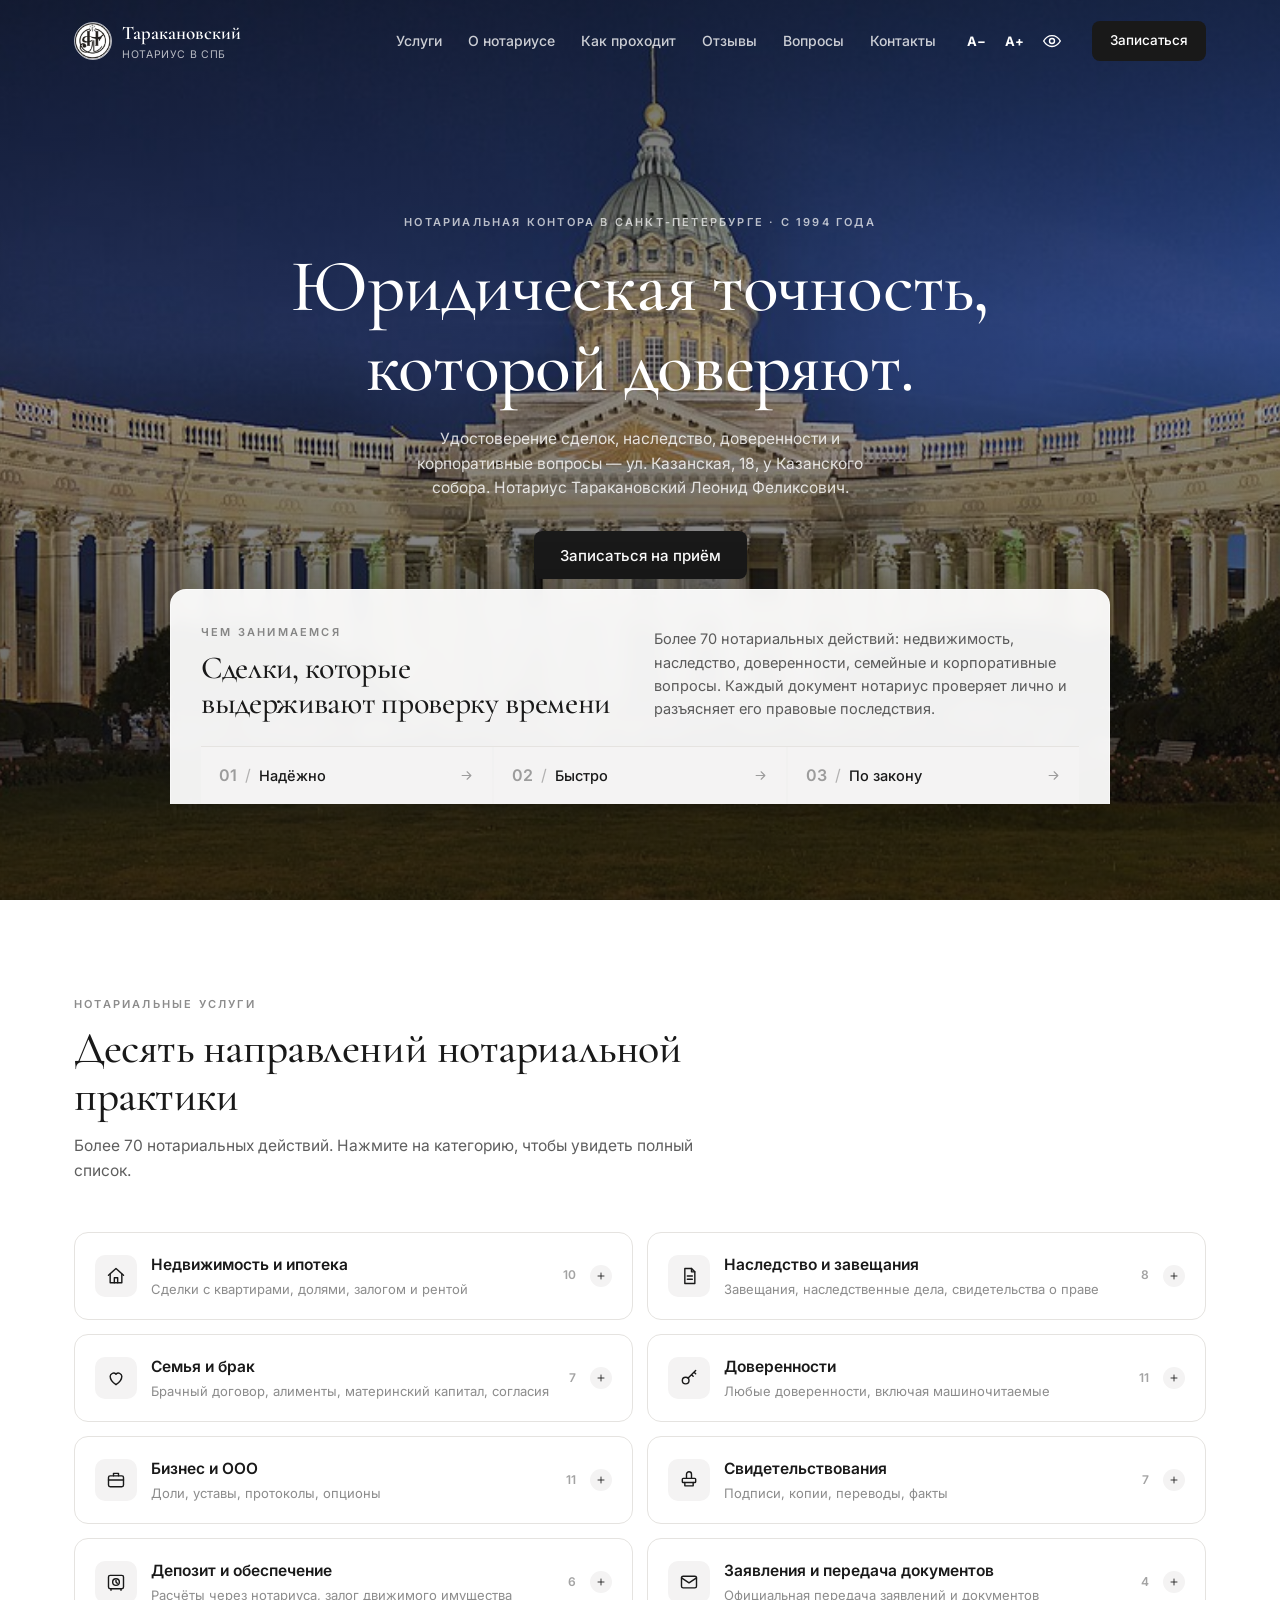
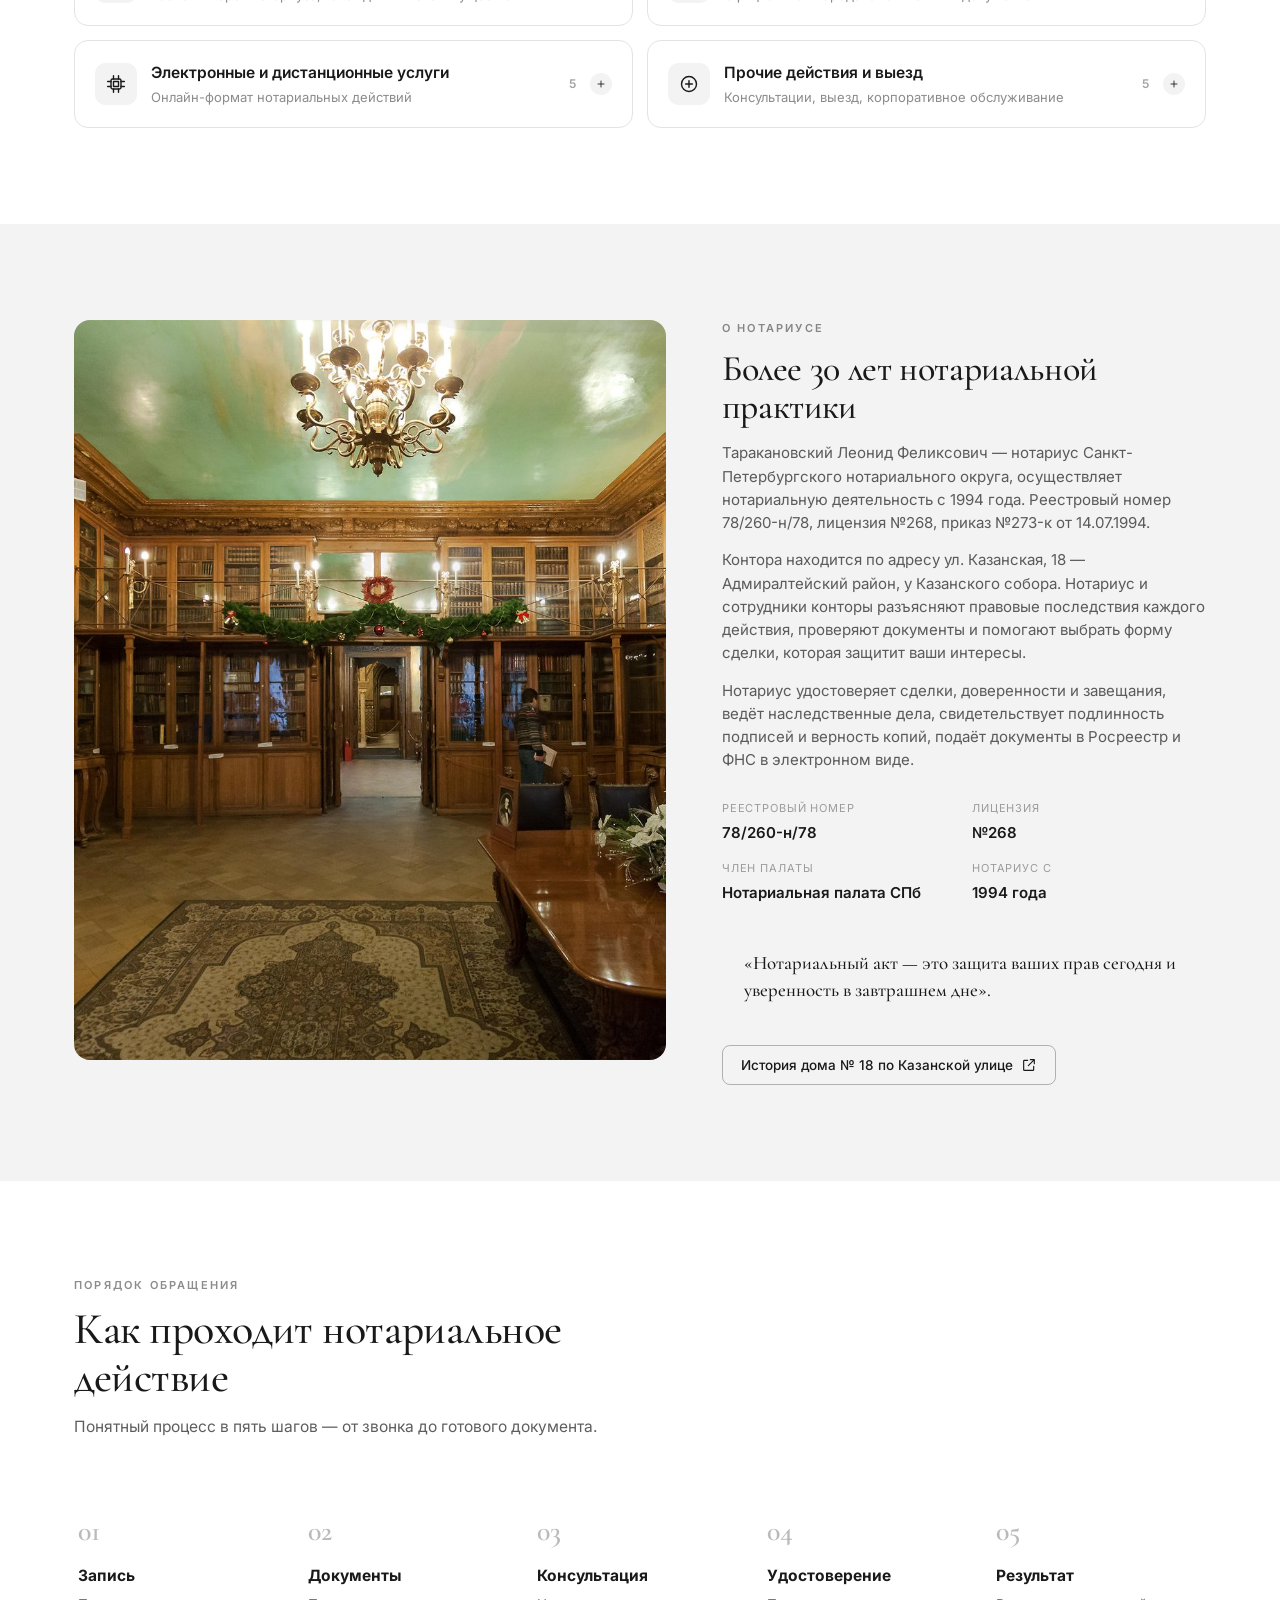
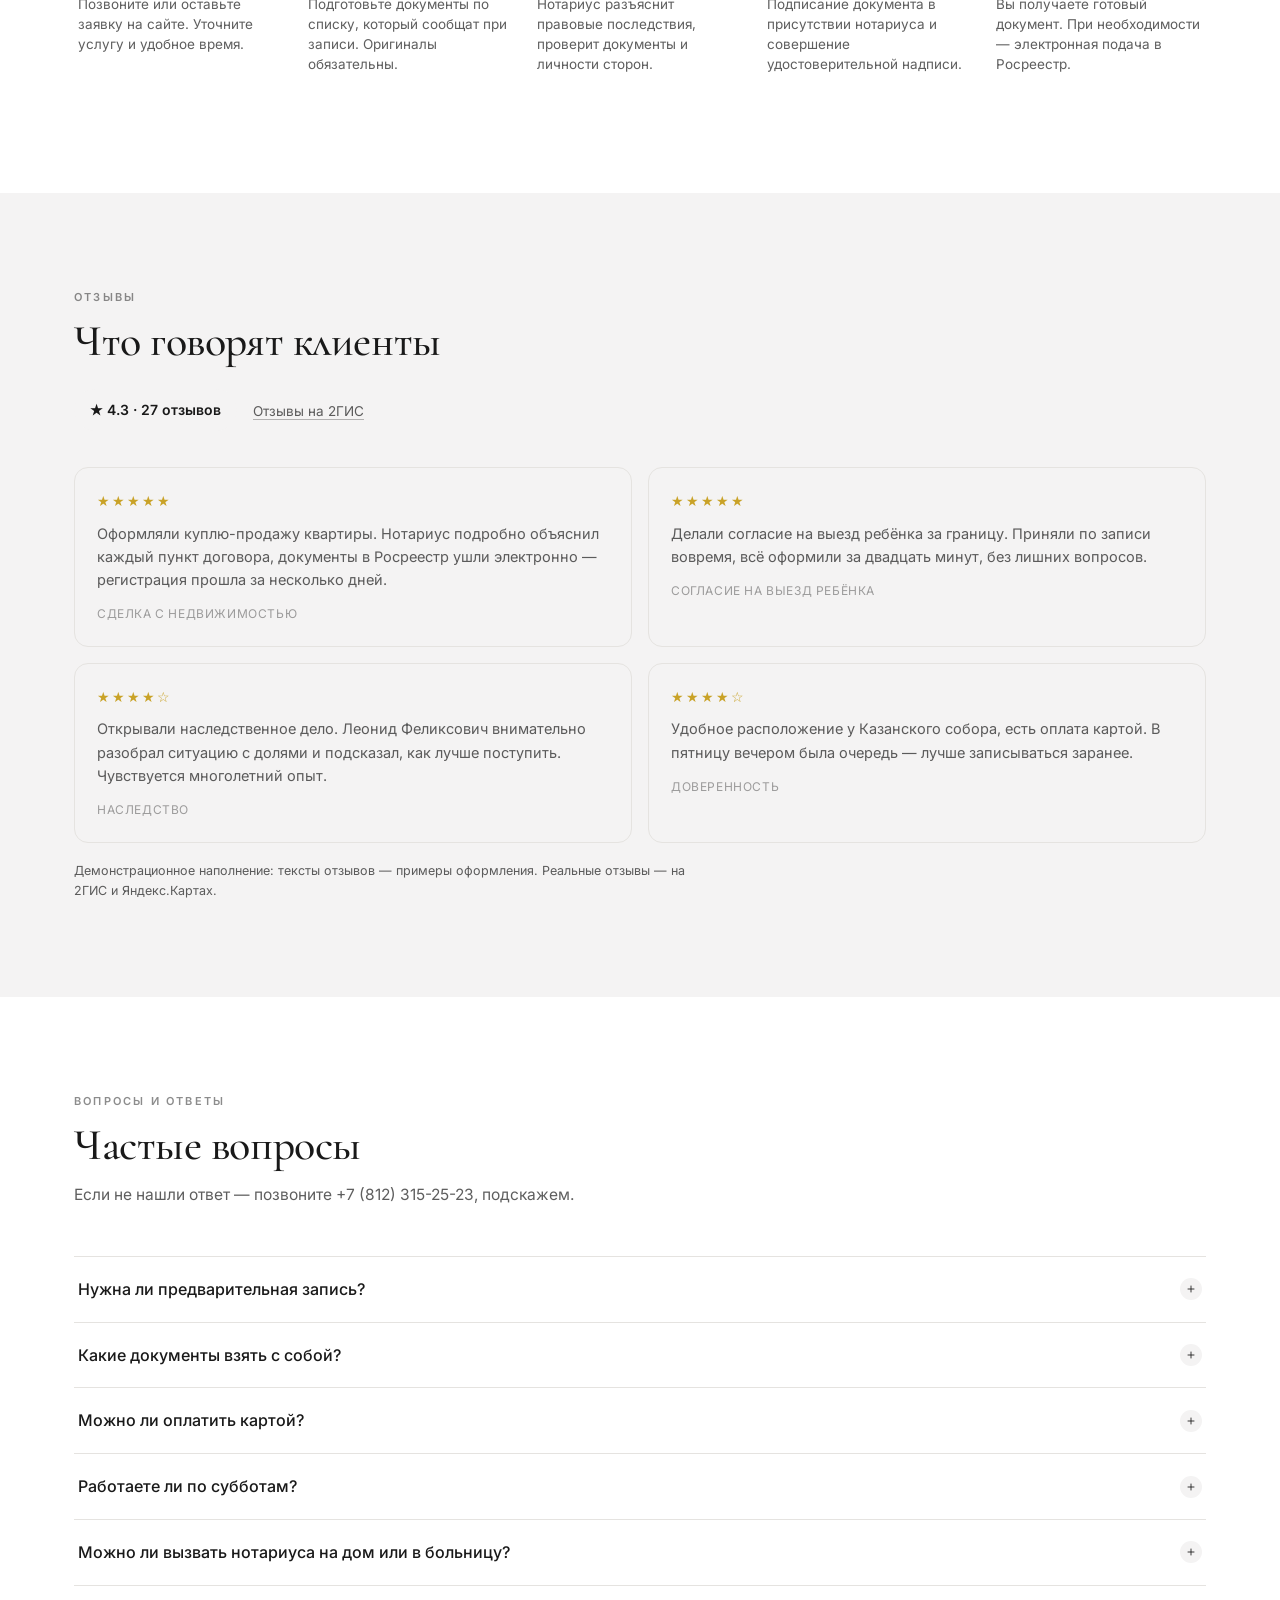
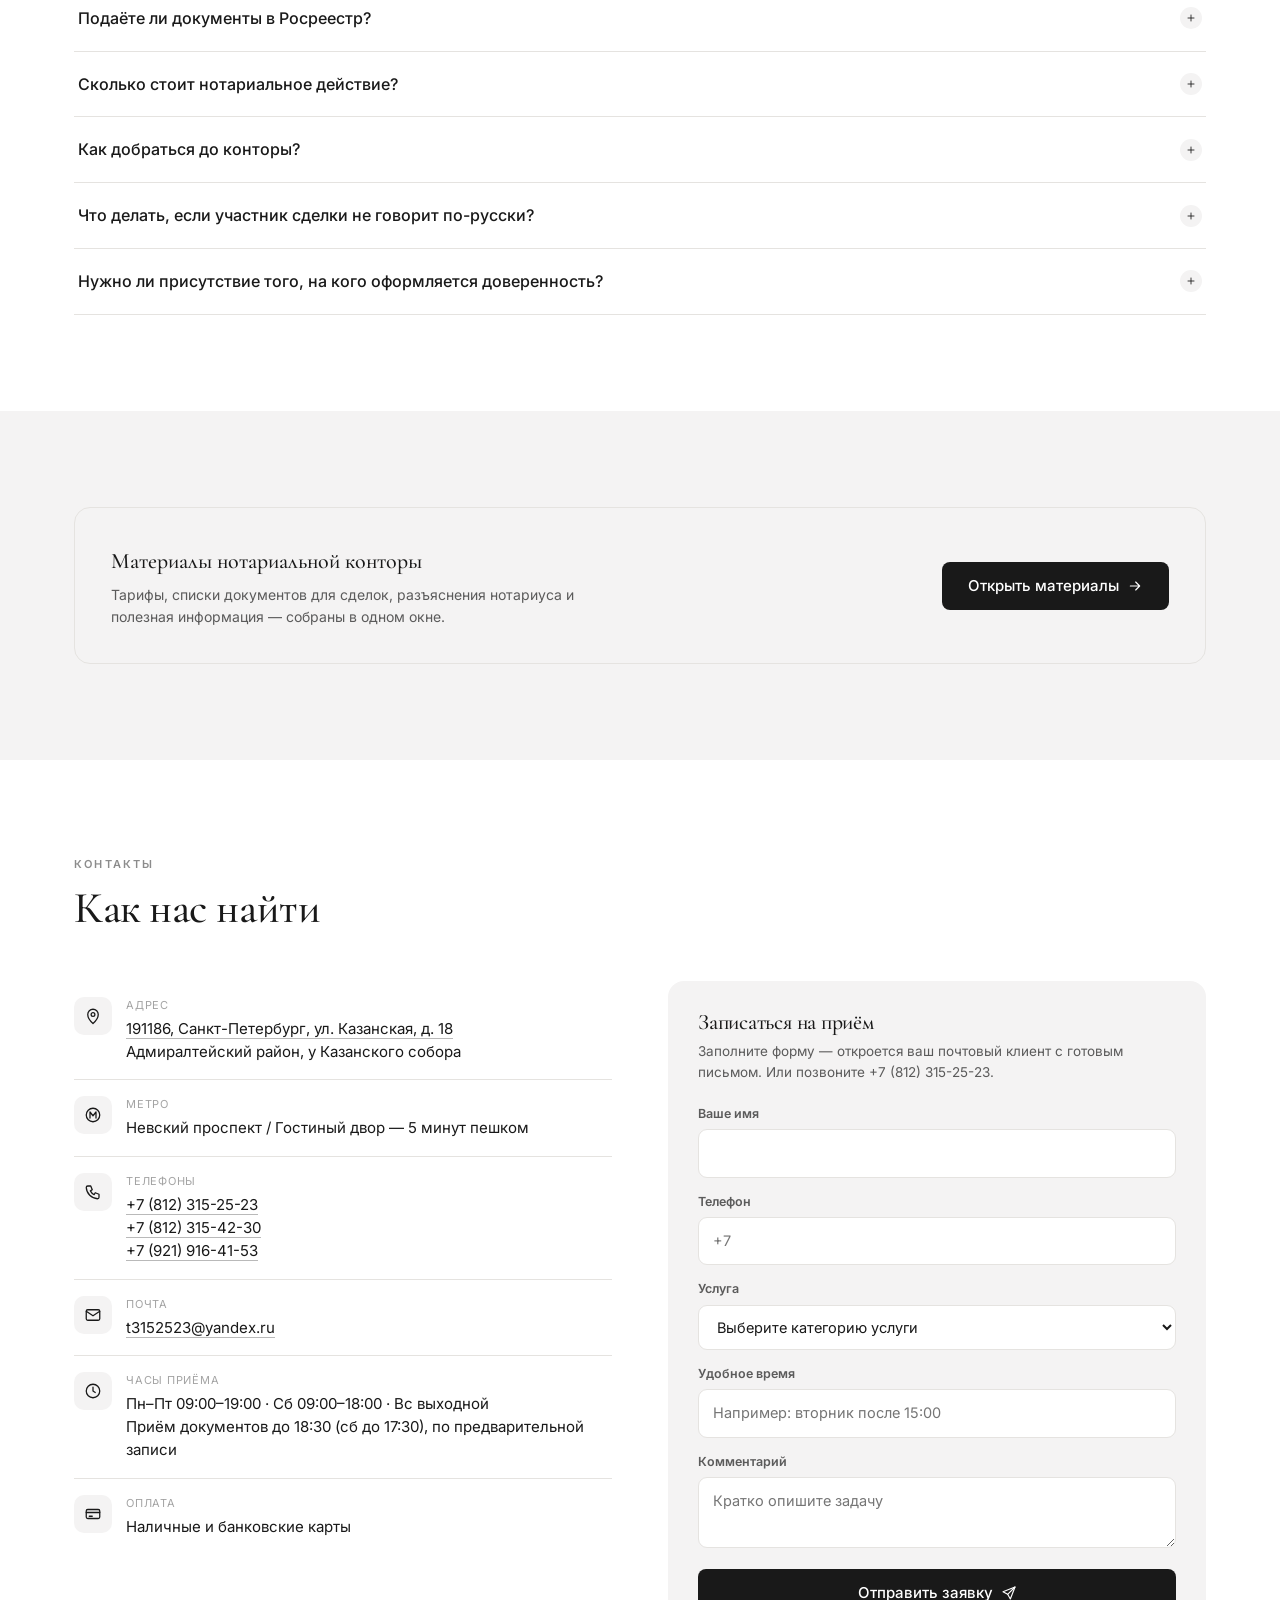
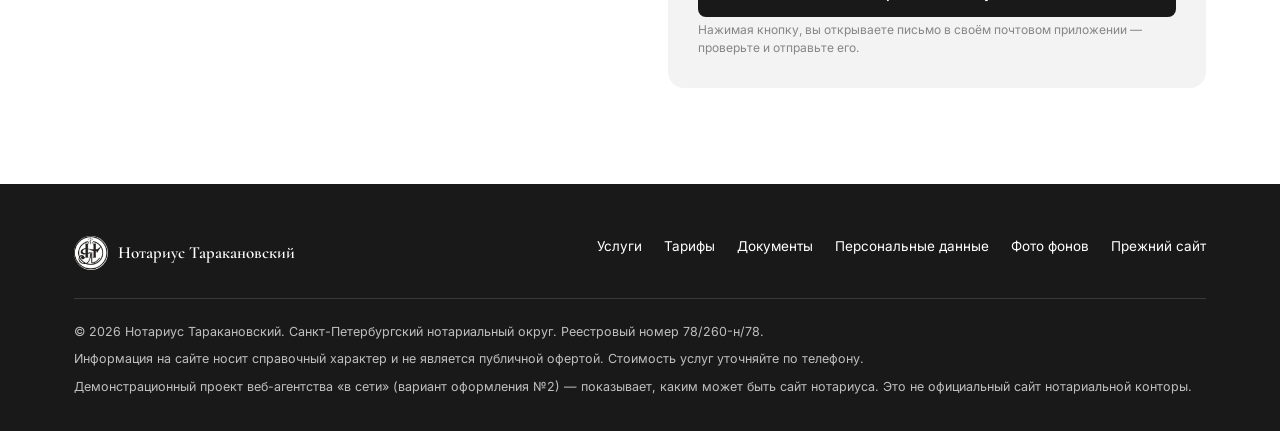
==== index.html @ 34a0ce87 "demo v2-tarakanovsky (noindex)" ====
<!DOCTYPE html>
<html lang="ru">
<head>
<meta charset="utf-8">
<meta name="viewport" content="width=device-width, initial-scale=1, viewport-fit=cover">
<title>Нотариус Таракановский Л. Ф. — ул. Казанская, 18, СПб</title>
<meta name="description" content="Нотариус Таракановский Л. Ф., ул. Казанская, 18, Санкт-Петербург. Пн–пт 09:00–19:00, сб 09:00–18:00. Наследство, доверенности, сделки с недвижимостью, ООО. Запись: +7 (812) 315-25-23.">
<meta name="robots" content="noindex, nofollow, noarchive">
<meta name="geo.region" content="RU-SPE">
<meta name="geo.placename" content="Санкт-Петербург">
<meta name="geo.position" content="59.9334;30.3204">
<meta name="ICBM" content="59.9334, 30.3204">
<link rel="canonical" href="https://kristall2002-art.github.io/notary-tarakanovsky-v2/">
<meta property="og:type" content="website">
<meta property="og:locale" content="ru_RU">
<meta property="og:site_name" content="Нотариус Таракановский">
<meta property="og:title" content="Нотариус Таракановский Л. Ф. — ул. Казанская, 18, СПб">
<meta property="og:description" content="Нотариус Таракановский Л. Ф., ул. Казанская, 18, Санкт-Петербург. Пн–пт 09:00–19:00, сб 09:00–18:00. Наследство, доверенности, сделки с недвижимостью, ООО. Запись: +7 (812) 315-25-23.">
<meta property="og:url" content="https://kristall2002-art.github.io/notary-tarakanovsky-v2/">
<meta property="og:image" content="https://kristall2002-art.github.io/notary-tarakanovsky-v2/img/kazan_cathedral.jpg">
<meta name="twitter:card" content="summary_large_image">
<meta name="twitter:title" content="Нотариус Таракановский Л. Ф. — ул. Казанская, 18, СПб">
<meta name="twitter:description" content="Нотариус Таракановский Л. Ф., ул. Казанская, 18, Санкт-Петербург. Наследство, доверенности, сделки, ООО. Запись: +7 (812) 315-25-23.">
<meta name="twitter:image" content="https://kristall2002-art.github.io/notary-tarakanovsky-v2/img/kazan_cathedral.jpg">
<meta name="theme-color" content="#191919">
<link rel="icon" href="img/logo.jpg">
<link rel="apple-touch-icon" href="img/logo.jpg">
<link rel="stylesheet" href="assets/fonts.css">
<link rel="stylesheet" href="assets/style.css">
<script type="application/ld+json">{"@context": "https://schema.org", "@type": ["Notary", "LegalService", "LocalBusiness"], "@id": "https://kristall2002-art.github.io/notary-tarakanovsky-v2/#org", "name": "Нотариус Таракановский Леонид Феликсович", "alternateName": ["Нотариус Таракановский"], "url": "https://kristall2002-art.github.io/notary-tarakanovsky-v2/", "image": "https://kristall2002-art.github.io/notary-tarakanovsky-v2/img/kazan_cathedral.jpg", "description": "Нотариус Таракановский Л. Ф., ул. Казанская, 18, Санкт-Петербург. Пн–пт 09:00–19:00, сб 09:00–18:00. Наследство, доверенности, сделки с недвижимостью, ООО. Запись: +7 (812) 315-25-23.", "telephone": ["+78123152523", "+78123154230", "+79219164153"], "email": "t3152523@yandex.ru", "address": {"@type": "PostalAddress", "streetAddress": "ул. Казанская, д. 18", "addressLocality": "Санкт-Петербург", "postalCode": "191186", "addressRegion": "Санкт-Петербург", "addressCountry": "RU"}, "geo": {"@type": "GeoCoordinates", "latitude": 59.9334, "longitude": 30.3204}, "hasMap": "https://yandex.ru/maps/?text=Нотариус%20Таракановский%20ул.%20Казанская%2018%20Санкт-Петербург", "openingHoursSpecification": [{"@type": "OpeningHoursSpecification", "dayOfWeek": ["Monday", "Tuesday", "Wednesday", "Thursday", "Friday"], "opens": "09:00", "closes": "19:00"}, {"@type": "OpeningHoursSpecification", "dayOfWeek": ["Saturday"], "opens": "09:00", "closes": "18:00"}], "areaServed": [{"@type": "City", "name": "Санкт-Петербург"}, {"@type": "State", "name": "Ленинградская область"}], "paymentAccepted": "Наличные и банковские карты", "currenciesAccepted": "RUB", "priceRange": "₽₽", "foundingDate": "1994", "sameAs": ["https://2gis.ru/spb/search/%D0%A2%D0%B0%D1%80%D0%B0%D0%BA%D0%B0%D0%BD%D0%BE%D0%B2%D1%81%D0%BA%D0%B8%D0%B9%20%D0%BD%D0%BE%D1%82%D0%B0%D1%80%D0%B8%D1%83%D1%81", "http://казанская18.рф"], "employee": {"@type": "Person", "name": "Таракановский Леонид Феликсович", "jobTitle": "Нотариус", "memberOf": {"@type": "Organization", "name": "Нотариальная палата Санкт-Петербурга"}, "identifier": "78/260-н/78"}, "hasOfferCatalog": {"@type": "OfferCatalog", "name": "Нотариальные услуги", "itemListElement": [{"@type": "OfferCatalog", "name": "Недвижимость и ипотека", "itemListElement": [{"@type": "Offer", "itemOffered": {"@type": "Service", "name": "Купля-продажа квартиры, дома, участка", "serviceType": "Недвижимость и ипотека"}}, {"@type": "Offer", "itemOffered": {"@type": "Service", "name": "Продажа доли в квартире", "serviceType": "Недвижимость и ипотека"}}, {"@type": "Offer", "itemOffered": {"@type": "Service", "name": "Дарение недвижимости", "serviceType": "Недвижимость и ипотека"}}, {"@type": "Offer", "itemOffered": {"@type": "Service", "name": "Договор ренты и пожизненного содержания с иждивением", "serviceType": "Недвижимость и ипотека"}}, {"@type": "Offer", "itemOffered": {"@type": "Service", "name": "Договор ипотеки доли в праве общей собственности", "serviceType": "Недвижимость и ипотека"}}, {"@type": "Offer", "itemOffered": {"@type": "Service", "name": "Уведомление сособственника о продаже доли", "serviceType": "Недвижимость и ипотека"}}, {"@type": "Offer", "itemOffered": {"@type": "Service", "name": "Соглашение об определении долей", "serviceType": "Недвижимость и ипотека"}}, {"@type": "Offer", "itemOffered": {"@type": "Service", "name": "Соглашение о порядке пользования помещением", "serviceType": "Недвижимость и ипотека"}}, {"@type": "Offer", "itemOffered": {"@type": "Service", "name": "Предварительный договор", "serviceType": "Недвижимость и ипотека"}}, {"@type": "Offer", "itemOffered": {"@type": "Service", "name": "Электронная подача документов в Росреестр", "serviceType": "Недвижимость и ипотека"}}]}, {"@type": "OfferCatalog", "name": "Наследство и завещания", "itemListElement": [{"@type": "Offer", "itemOffered": {"@type": "Service", "name": "Удостоверение завещания", "serviceType": "Наследство и завещания"}}, {"@type": "Offer", "itemOffered": {"@type": "Service", "name": "Совместное завещание супругов", "serviceType": "Наследство и завещания"}}, {"@type": "Offer", "itemOffered": {"@type": "Service", "name": "Наследственный договор", "serviceType": "Наследство и завещания"}}, {"@type": "Offer", "itemOffered": {"@type": "Service", "name": "Открытие и ведение наследственного дела", "serviceType": "Наследство и завещания"}}, {"@type": "Offer", "itemOffered": {"@type": "Service", "name": "Свидетельство о праве на наследство", "serviceType": "Наследство и завещания"}}, {"@type": "Offer", "itemOffered": {"@type": "Service", "name": "Соглашение о разделе наследственного имущества", "serviceType": "Наследство и завещания"}}, {"@type": "Offer", "itemOffered": {"@type": "Service", "name": "Принятие мер по охране наследства", "serviceType": "Наследство и завещания"}}, {"@type": "Offer", "itemOffered": {"@type": "Service", "name": "Выезд к завещателю на дом или в больницу", "serviceType": "Наследство и завещания"}}]}, {"@type": "OfferCatalog", "name": "Семья и брак", "itemListElement": [{"@type": "Offer", "itemOffered": {"@type": "Service", "name": "Брачный договор", "serviceType": "Семья и брак"}}, {"@type": "Offer", "itemOffered": {"@type": "Service", "name": "Соглашение о разделе совместно нажитого имущества", "serviceType": "Семья и брак"}}, {"@type": "Offer", "itemOffered": {"@type": "Service", "name": "Соглашение об уплате алиментов", "serviceType": "Семья и брак"}}, {"@type": "Offer", "itemOffered": {"@type": "Service", "name": "Оформление материнского капитала в долевую собственность", "serviceType": "Семья и брак"}}, {"@type": "Offer", "itemOffered": {"@type": "Service", "name": "Согласие супруга на сделку", "serviceType": "Семья и брак"}}, {"@type": "Offer", "itemOffered": {"@type": "Service", "name": "Согласие на выезд ребёнка за границу", "serviceType": "Семья и брак"}}, {"@type": "Offer", "itemOffered": {"@type": "Service", "name": "Согласие на регистрацию по месту жительства", "serviceType": "Семья и брак"}}]}, {"@type": "OfferCatalog", "name": "Доверенности", "itemListElement": [{"@type": "Offer", "itemOffered": {"@type": "Service", "name": "Генеральная доверенность", "serviceType": "Доверенности"}}, {"@type": "Offer", "itemOffered": {"@type": "Service", "name": "На управление и распоряжение автомобилем", "serviceType": "Доверенности"}}, {"@type": "Offer", "itemOffered": {"@type": "Service", "name": "На управление квартирой", "serviceType": "Доверенности"}}, {"@type": "Offer", "itemOffered": {"@type": "Service", "name": "На представление интересов в суде", "serviceType": "Доверенности"}}, {"@type": "Offer", "itemOffered": {"@type": "Service", "name": "На представление интересов несовершеннолетнего", "serviceType": "Доверенности"}}, {"@type": "Offer", "itemOffered": {"@type": "Service", "name": "На получение пенсии и пособий", "serviceType": "Доверенности"}}, {"@type": "Offer", "itemOffered": {"@type": "Service", "name": "На ведение наследственного дела", "serviceType": "Доверенности"}}, {"@type": "Offer", "itemOffered": {"@type": "Service", "name": "На получение документов", "serviceType": "Доверенности"}}, {"@type": "Offer", "itemOffered": {"@type": "Service", "name": "На распоряжение банковским счётом", "serviceType": "Доверенности"}}, {"@type": "Offer", "itemOffered": {"@type": "Service", "name": "Машиночитаемая доверенность (МЧД)", "serviceType": "Доверенности"}}, {"@type": "Offer", "itemOffered": {"@type": "Service", "name": "Отмена доверенности", "serviceType": "Доверенности"}}]}, {"@type": "OfferCatalog", "name": "Бизнес и ООО", "itemListElement": [{"@type": "Offer", "itemOffered": {"@type": "Service", "name": "Купля-продажа доли в уставном капитале ООО", "serviceType": "Бизнес и ООО"}}, {"@type": "Offer", "itemOffered": {"@type": "Service", "name": "Дарение доли в уставном капитале", "serviceType": "Бизнес и ООО"}}, {"@type": "Offer", "itemOffered": {"@type": "Service", "name": "Залог доли", "serviceType": "Бизнес и ООО"}}, {"@type": "Offer", "itemOffered": {"@type": "Service", "name": "Удостоверение решения единственного участника", "serviceType": "Бизнес и ООО"}}, {"@type": "Offer", "itemOffered": {"@type": "Service", "name": "Удостоверение протокола общего собрания участников", "serviceType": "Бизнес и ООО"}}, {"@type": "Offer", "itemOffered": {"@type": "Service", "name": "Акцепт безотзывной оферты о продаже доли", "serviceType": "Бизнес и ООО"}}, {"@type": "Offer", "itemOffered": {"@type": "Service", "name": "Опционный договор и соглашение о предоставлении опциона", "serviceType": "Бизнес и ООО"}}, {"@type": "Offer", "itemOffered": {"@type": "Service", "name": "Договор конвертируемого займа", "serviceType": "Бизнес и ООО"}}, {"@type": "Offer", "itemOffered": {"@type": "Service", "name": "Заявление о выходе участника из ООО", "serviceType": "Бизнес и ООО"}}, {"@type": "Offer", "itemOffered": {"@type": "Service", "name": "Договор инвестиционного товарищества", "serviceType": "Бизнес и ООО"}}, {"@type": "Offer", "itemOffered": {"@type": "Service", "name": "Соглашение об управлении хозяйственным партнёрством", "serviceType": "Бизнес и ООО"}}]}, {"@type": "OfferCatalog", "name": "Свидетельствования", "itemListElement": [{"@type": "Offer", "itemOffered": {"@type": "Service", "name": "Свидетельствование подлинности подписи", "serviceType": "Свидетельствования"}}, {"@type": "Offer", "itemOffered": {"@type": "Service", "name": "Свидетельствование верности копий документов и выписок", "serviceType": "Свидетельствования"}}, {"@type": "Offer", "itemOffered": {"@type": "Service", "name": "Свидетельствование верности перевода", "serviceType": "Свидетельствования"}}, {"@type": "Offer", "itemOffered": {"@type": "Service", "name": "Удостоверение времени предъявления документа", "serviceType": "Свидетельствования"}}, {"@type": "Offer", "itemOffered": {"@type": "Service", "name": "Удостоверение равнозначности электронного и бумажного документа", "serviceType": "Свидетельствования"}}, {"@type": "Offer", "itemOffered": {"@type": "Service", "name": "Удостоверение факта нахождения гражданина в живых", "serviceType": "Свидетельствования"}}, {"@type": "Offer", "itemOffered": {"@type": "Service", "name": "Обеспечение доказательств в интернете (осмотр сайта)", "serviceType": "Свидетельствования"}}]}, {"@type": "OfferCatalog", "name": "Депозит и обеспечение", "itemListElement": [{"@type": "Offer", "itemOffered": {"@type": "Service", "name": "Нотариальный депозит по сделке с недвижимостью", "serviceType": "Депозит и обеспечение"}}, {"@type": "Offer", "itemOffered": {"@type": "Service", "name": "Депозит при банкротстве", "serviceType": "Депозит и обеспечение"}}, {"@type": "Offer", "itemOffered": {"@type": "Service", "name": "Регистрация уведомления о залоге движимого имущества", "serviceType": "Депозит и обеспечение"}}, {"@type": "Offer", "itemOffered": {"@type": "Service", "name": "Выписка из реестра уведомлений о залоге", "serviceType": "Депозит и обеспечение"}}, {"@type": "Offer", "itemOffered": {"@type": "Service", "name": "Исполнительная надпись", "serviceType": "Депозит и обеспечение"}}, {"@type": "Offer", "itemOffered": {"@type": "Service", "name": "Протест векселя", "serviceType": "Депозит и обеспечение"}}]}, {"@type": "OfferCatalog", "name": "Заявления и передача документов", "itemListElement": [{"@type": "Offer", "itemOffered": {"@type": "Service", "name": "Передача заявлений и документов почтой и по каналам связи", "serviceType": "Заявления и передача документов"}}, {"@type": "Offer", "itemOffered": {"@type": "Service", "name": "Свидетельство о передаче заявления", "serviceType": "Заявления и передача документов"}}, {"@type": "Offer", "itemOffered": {"@type": "Service", "name": "Принятие на хранение документов", "serviceType": "Заявления и передача документов"}}, {"@type": "Offer", "itemOffered": {"@type": "Service", "name": "Обеспечение доказательств", "serviceType": "Заявления и передача документов"}}]}, {"@type": "OfferCatalog", "name": "Электронные и дистанционные услуги", "itemListElement": [{"@type": "Offer", "itemOffered": {"@type": "Service", "name": "Дистанционная сделка с участием двух нотариусов", "serviceType": "Электронные и дистанционные услуги"}}, {"@type": "Offer", "itemOffered": {"@type": "Service", "name": "Электронная подача документов в Росреестр и ФНС", "serviceType": "Электронные и дистанционные услуги"}}, {"@type": "Offer", "itemOffered": {"@type": "Service", "name": "Удостоверение равнозначности документов", "serviceType": "Электронные и дистанционные услуги"}}, {"@type": "Offer", "itemOffered": {"@type": "Service", "name": "Выписки из ЕГРН и ЕГРЮЛ через нотариуса", "serviceType": "Электронные и дистанционные услуги"}}, {"@type": "Offer", "itemOffered": {"@type": "Service", "name": "Машиночитаемые доверенности", "serviceType": "Электронные и дистанционные услуги"}}]}, {"@type": "OfferCatalog", "name": "Прочие действия и выезд", "itemListElement": [{"@type": "Offer", "itemOffered": {"@type": "Service", "name": "Правовая консультация по нотариальному действию", "serviceType": "Прочие действия и выезд"}}, {"@type": "Offer", "itemOffered": {"@type": "Service", "name": "Выезд нотариуса на дом, в больницу, в офис", "serviceType": "Прочие действия и выезд"}}, {"@type": "Offer", "itemOffered": {"@type": "Service", "name": "Корпоративное обслуживание организаций", "serviceType": "Прочие действия и выезд"}}, {"@type": "Offer", "itemOffered": {"@type": "Service", "name": "Составление проектов договоров и заявлений", "serviceType": "Прочие действия и выезд"}}, {"@type": "Offer", "itemOffered": {"@type": "Service", "name": "Помощь в подборе формы сделки", "serviceType": "Прочие действия и выезд"}}]}]}, "aggregateRating": {"@type": "AggregateRating", "ratingValue": 4.3, "reviewCount": 27, "bestRating": 5, "worstRating": 1}}</script>
</head>
<body>
<svg style="position:absolute;width:0;height:0" aria-hidden="true"><symbol id="ico-home" viewBox="0 0 24 24"><path d="M3 11l9-8 9 8"/><path d="M5 10v10h14V10"/><path d="M10 20v-6h4v6"/></symbol><symbol id="ico-scroll" viewBox="0 0 24 24"><path d="M7 3h8l4 4v14H7z"/><path d="M15 3v4h4"/><path d="M10 12h6M10 16h6"/></symbol><symbol id="ico-heart" viewBox="0 0 24 24"><path d="M12 20s-7-4.4-7-10a4 4 0 0 1 7-2.5A4 4 0 0 1 19 10c0 5.6-7 10-7 10z"/></symbol><symbol id="ico-key" viewBox="0 0 24 24"><circle cx="8" cy="15" r="4"/><path d="M11 12l9-9M15 8l2 2M18 5l2 2"/></symbol><symbol id="ico-briefcase" viewBox="0 0 24 24"><rect x="3" y="7" width="18" height="13" rx="2"/><path d="M9 7V4h6v3M3 12h18"/></symbol><symbol id="ico-stamp" viewBox="0 0 24 24"><path d="M9 10V5a3 3 0 0 1 6 0v5"/><rect x="4" y="10" width="16" height="5" rx="1"/><path d="M7 15v4h10v-4"/></symbol><symbol id="ico-safe" viewBox="0 0 24 24"><rect x="3" y="4" width="18" height="16" rx="2"/><circle cx="12" cy="12" r="4"/><path d="M12 10v2l1.5 1.5M6 20v2M18 20v2"/></symbol><symbol id="ico-mail" viewBox="0 0 24 24"><rect x="3" y="5" width="18" height="14" rx="2"/><path d="M3 7l9 6 9-6"/></symbol><symbol id="ico-chip" viewBox="0 0 24 24"><rect x="6" y="6" width="12" height="12" rx="2"/><rect x="9" y="9" width="6" height="6"/><path d="M9 2v4M15 2v4M9 18v4M15 18v4M2 9h4M2 15h4M18 9h4M18 15h4"/></symbol><symbol id="ico-plus" viewBox="0 0 24 24"><circle cx="12" cy="12" r="9"/><path d="M12 8v8M8 12h8"/></symbol><symbol id="ico-plus-s" viewBox="0 0 24 24"><path d="M12 6v12M6 12h12"/></symbol><symbol id="ico-pin" viewBox="0 0 24 24"><path d="M12 22s7-6.2 7-12a7 7 0 0 0-14 0c0 5.8 7 12 7 12z"/><circle cx="12" cy="10" r="2.5"/></symbol><symbol id="ico-phone" viewBox="0 0 24 24"><path d="M5 4h4l2 5-2.5 1.5a11 11 0 0 0 5 5L15 13l5 2v4a2 2 0 0 1-2 2A16 16 0 0 1 3 6a2 2 0 0 1 2-2z"/></symbol><symbol id="ico-calendar" viewBox="0 0 24 24"><rect x="3" y="5" width="18" height="16" rx="2"/><path d="M3 10h18M8 3v4M16 3v4"/><path d="M8 14h3v3H8z"/></symbol><symbol id="ico-clock" viewBox="0 0 24 24"><circle cx="12" cy="12" r="9"/><path d="M12 7v5l3 2"/></symbol><symbol id="ico-arrow" viewBox="0 0 24 24"><path d="M5 12h14M13 6l6 6-6 6"/></symbol><symbol id="ico-check" viewBox="0 0 24 24"><path d="M5 12l4 4L19 7"/></symbol><symbol id="ico-eye" viewBox="0 0 24 24"><path d="M2 12s3.8-6.5 10-6.5S22 12 22 12s-3.8 6.5-10 6.5S2 12 2 12Z"/><circle cx="12" cy="12" r="3"/></symbol><symbol id="ico-card" viewBox="0 0 24 24"><rect x="3" y="6" width="18" height="12" rx="2"/><path d="M3 10h18M7 15h4"/></symbol><symbol id="ico-metro" viewBox="0 0 24 24"><circle cx="12" cy="12" r="9"/><path d="M8 16V8l4 5 4-5v8"/></symbol><symbol id="ico-send" viewBox="0 0 24 24"><path d="M21 3L10 14"/><path d="M21 3l-7 18-4-7-7-4z"/></symbol><symbol id="ico-ext" viewBox="0 0 24 24"><path d="M14 4h6v6M20 4l-9 9"/><path d="M19 14v5a1 1 0 0 1-1 1H5a1 1 0 0 1-1-1V6a1 1 0 0 1 1-1h5"/></symbol></svg>

<!-- ===== header ===== -->
<header class="hdr on-photo" id="hdr">
  <div class="container hdr-in">
    <a href="#home" class="brand"><img src="img/logo.jpg" alt="Логотип нотариуса Таракановского"><span><b>Таракановский</b><small>Нотариус в СПб</small></span></a>
    <nav class="hdr-nav" aria-label="Разделы">
      <a href="#services">Услуги</a>
      <a href="#about">О нотариусе</a>
      <a href="#how">Как проходит</a>
      <a href="#reviews">Отзывы</a>
      <a href="#faq">Вопросы</a>
      <a href="#contacts">Контакты</a>
    </nav>
    <div class="hdr-tools" role="group" aria-label="Специальные возможности">
      <button class="tool" id="fsDown" type="button" title="Мельче" aria-label="Уменьшить текст">А−</button>
      <button class="tool" id="fsUp" type="button" title="Крупнее" aria-label="Увеличить текст">А+</button>
      <button class="tool" id="hcBtn" type="button" title="Для слабовидящих" aria-label="Версия для слабовидящих" aria-pressed="false"><svg class="ico"><use href="#ico-eye"/></svg></button>
    </div>
    <a href="#contacts" class="btn btn-dark btn-sm hdr-cta">Записаться</a>
    <button class="tool hdr-burger" id="burger" type="button" aria-controls="mmenu" aria-expanded="false" aria-label="Меню"><svg class="ico" viewBox="0 0 24 24" style="stroke:currentColor;fill:none;stroke-width:1.7"><path d="M4 7h16M4 12h16M4 17h16"/></svg></button>
  </div>
</header>

<!-- ===== мобильное меню ===== -->
<nav class="mmenu" id="mmenu" aria-label="Меню">
  <div class="mmenu-top"><button id="mmenuClose" type="button" aria-label="Закрыть"><svg class="ico" viewBox="0 0 24 24" style="stroke:currentColor;fill:none;stroke-width:1.7"><path d="M6 6l12 12M18 6L6 18"/></svg></button></div>
  <ul>
    <li><a href="#services">Услуги</a></li>
    <li><a href="#about">О нотариусе</a></li>
    <li><a href="#how">Как проходит</a></li>
    <li><a href="#reviews">Отзывы</a></li>
    <li><a href="#faq">Вопросы</a></li>
    <li><a href="#contacts">Контакты</a></li>
  </ul>
  <a href="#contacts" class="btn btn-dark">Записаться на приём</a>
</nav>

<main>
<!-- ===== HERO ===== -->
<section class="hero" id="home">
  <div class="hero-bg"><img src="img/kazan_cathedral.jpg" alt="Казанский собор, Санкт-Петербург" width="1600" height="1067" fetchpriority="high"></div>
  <div class="hero-in">
    <span class="kicker">Нотариальная контора в Санкт-Петербурге · с 1994 года</span>
    <h1 class="h-serif"><span>Юридическая точность,</span><span>которой доверяют.</span></h1>
    <p class="lead">Удостоверение сделок, наследство, доверенности и корпоративные вопросы — ул. Казанская, 18, у Казанского собора. Нотариус Таракановский Леонид Феликсович.</p>
    <a href="#contacts" class="btn btn-dark">Записаться на приём</a>
  </div>
  <div class="hero-panel-wrap">
    <div class="hero-panel">
      <div class="hp-row1">
        <div>
          <span class="kicker">Чем занимаемся</span>
          <h2 class="h-serif">Сделки, которые<br>выдерживают проверку времени</h2>
        </div>
        <p class="hp-r">Более 70 нотариальных действий: недвижимость, наследство, доверенности, семейные и корпоративные вопросы. Каждый документ нотариус проверяет лично и разъясняет его правовые последствия.</p>
      </div>
      <div class="hp-div"></div>
      <div class="hp-row2">
        <div class="hp-item" data-goto="about"><span><span class="n">01</span><span class="sl">/</span><span class="lbl">Надёжно</span></span><svg class="ico"><use href="#ico-arrow"/></svg></div>
        <div class="hp-item" data-goto="how"><span><span class="n">02</span><span class="sl">/</span><span class="lbl">Быстро</span></span><svg class="ico"><use href="#ico-arrow"/></svg></div>
        <div class="hp-item" data-goto="contacts"><span><span class="n">03</span><span class="sl">/</span><span class="lbl">По закону</span></span><svg class="ico"><use href="#ico-arrow"/></svg></div>
      </div>
    </div>
  </div>
</section>

<!-- ===== УСЛУГИ ===== -->
<section id="services">
  <div class="container">
    <div class="sec-head">
      <span class="kicker">Нотариальные услуги</span>
      <h2 class="h-serif">Десять направлений нотариальной практики</h2>
      <p class="lead" style="margin-top:14px">Более 70 нотариальных действий. Нажмите на категорию, чтобы увидеть полный список.</p>
    </div>
    <div class="svc-grid">
<div class="svc-card" style="--i:1">
  <button class="svc-head" type="button" aria-expanded="false">
    <span class="svc-ic"><svg class="ico"><use href="#ico-home"/></svg></span>
    <span class="svc-t"><b>Недвижимость и ипотека</b><small>Сделки с квартирами, долями, залогом и рентой</small></span>
    <span class="svc-n">10</span>
    <span class="svc-pl"><svg class="ico"><use href="#ico-plus-s"/></svg></span>
  </button>
  <div class="svc-drop"><ul><li>Купля-продажа квартиры, дома, участка</li><li>Продажа доли в квартире</li><li>Дарение недвижимости</li><li>Договор ренты и пожизненного содержания с иждивением</li><li>Договор ипотеки доли в праве общей собственности</li><li>Уведомление сособственника о продаже доли</li><li>Соглашение об определении долей</li><li>Соглашение о порядке пользования помещением</li><li>Предварительный договор</li><li>Электронная подача документов в Росреестр</li></ul>
    <button class="btn btn-line btn-sm svc-book" type="button" data-cat="Недвижимость и ипотека">Записаться по этой категории <svg class="ico"><use href="#ico-arrow"/></svg></button>
  </div>
</div>
<div class="svc-card" style="--i:2">
  <button class="svc-head" type="button" aria-expanded="false">
    <span class="svc-ic"><svg class="ico"><use href="#ico-scroll"/></svg></span>
    <span class="svc-t"><b>Наследство и завещания</b><small>Завещания, наследственные дела, свидетельства о праве</small></span>
    <span class="svc-n">8</span>
    <span class="svc-pl"><svg class="ico"><use href="#ico-plus-s"/></svg></span>
  </button>
  <div class="svc-drop"><ul><li>Удостоверение завещания</li><li>Совместное завещание супругов</li><li>Наследственный договор</li><li>Открытие и ведение наследственного дела</li><li>Свидетельство о праве на наследство</li><li>Соглашение о разделе наследственного имущества</li><li>Принятие мер по охране наследства</li><li>Выезд к завещателю на дом или в больницу</li></ul>
    <button class="btn btn-line btn-sm svc-book" type="button" data-cat="Наследство и завещания">Записаться по этой категории <svg class="ico"><use href="#ico-arrow"/></svg></button>
  </div>
</div>
<div class="svc-card" style="--i:3">
  <button class="svc-head" type="button" aria-expanded="false">
    <span class="svc-ic"><svg class="ico"><use href="#ico-heart"/></svg></span>
    <span class="svc-t"><b>Семья и брак</b><small>Брачный договор, алименты, материнский капитал, согласия</small></span>
    <span class="svc-n">7</span>
    <span class="svc-pl"><svg class="ico"><use href="#ico-plus-s"/></svg></span>
  </button>
  <div class="svc-drop"><ul><li>Брачный договор</li><li>Соглашение о разделе совместно нажитого имущества</li><li>Соглашение об уплате алиментов</li><li>Оформление материнского капитала в долевую собственность</li><li>Согласие супруга на сделку</li><li>Согласие на выезд ребёнка за границу</li><li>Согласие на регистрацию по месту жительства</li></ul>
    <button class="btn btn-line btn-sm svc-book" type="button" data-cat="Семья и брак">Записаться по этой категории <svg class="ico"><use href="#ico-arrow"/></svg></button>
  </div>
</div>
<div class="svc-card" style="--i:4">
  <button class="svc-head" type="button" aria-expanded="false">
    <span class="svc-ic"><svg class="ico"><use href="#ico-key"/></svg></span>
    <span class="svc-t"><b>Доверенности</b><small>Любые доверенности, включая машиночитаемые</small></span>
    <span class="svc-n">11</span>
    <span class="svc-pl"><svg class="ico"><use href="#ico-plus-s"/></svg></span>
  </button>
  <div class="svc-drop"><ul><li>Генеральная доверенность</li><li>На управление и распоряжение автомобилем</li><li>На управление квартирой</li><li>На представление интересов в суде</li><li>На представление интересов несовершеннолетнего</li><li>На получение пенсии и пособий</li><li>На ведение наследственного дела</li><li>На получение документов</li><li>На распоряжение банковским счётом</li><li>Машиночитаемая доверенность (МЧД)</li><li>Отмена доверенности</li></ul>
    <button class="btn btn-line btn-sm svc-book" type="button" data-cat="Доверенности">Записаться по этой категории <svg class="ico"><use href="#ico-arrow"/></svg></button>
  </div>
</div>
<div class="svc-card" style="--i:5">
  <button class="svc-head" type="button" aria-expanded="false">
    <span class="svc-ic"><svg class="ico"><use href="#ico-briefcase"/></svg></span>
    <span class="svc-t"><b>Бизнес и ООО</b><small>Доли, уставы, протоколы, опционы</small></span>
    <span class="svc-n">11</span>
    <span class="svc-pl"><svg class="ico"><use href="#ico-plus-s"/></svg></span>
  </button>
  <div class="svc-drop"><ul><li>Купля-продажа доли в уставном капитале ООО</li><li>Дарение доли в уставном капитале</li><li>Залог доли</li><li>Удостоверение решения единственного участника</li><li>Удостоверение протокола общего собрания участников</li><li>Акцепт безотзывной оферты о продаже доли</li><li>Опционный договор и соглашение о предоставлении опциона</li><li>Договор конвертируемого займа</li><li>Заявление о выходе участника из ООО</li><li>Договор инвестиционного товарищества</li><li>Соглашение об управлении хозяйственным партнёрством</li></ul>
    <button class="btn btn-line btn-sm svc-book" type="button" data-cat="Бизнес и ООО">Записаться по этой категории <svg class="ico"><use href="#ico-arrow"/></svg></button>
  </div>
</div>
<div class="svc-card" style="--i:6">
  <button class="svc-head" type="button" aria-expanded="false">
    <span class="svc-ic"><svg class="ico"><use href="#ico-stamp"/></svg></span>
    <span class="svc-t"><b>Свидетельствования</b><small>Подписи, копии, переводы, факты</small></span>
    <span class="svc-n">7</span>
    <span class="svc-pl"><svg class="ico"><use href="#ico-plus-s"/></svg></span>
  </button>
  <div class="svc-drop"><ul><li>Свидетельствование подлинности подписи</li><li>Свидетельствование верности копий документов и выписок</li><li>Свидетельствование верности перевода</li><li>Удостоверение времени предъявления документа</li><li>Удостоверение равнозначности электронного и бумажного документа</li><li>Удостоверение факта нахождения гражданина в живых</li><li>Обеспечение доказательств в интернете (осмотр сайта)</li></ul>
    <button class="btn btn-line btn-sm svc-book" type="button" data-cat="Свидетельствования">Записаться по этой категории <svg class="ico"><use href="#ico-arrow"/></svg></button>
  </div>
</div>
<div class="svc-card" style="--i:7">
  <button class="svc-head" type="button" aria-expanded="false">
    <span class="svc-ic"><svg class="ico"><use href="#ico-safe"/></svg></span>
    <span class="svc-t"><b>Депозит и обеспечение</b><small>Расчёты через нотариуса, залог движимого имущества</small></span>
    <span class="svc-n">6</span>
    <span class="svc-pl"><svg class="ico"><use href="#ico-plus-s"/></svg></span>
  </button>
  <div class="svc-drop"><ul><li>Нотариальный депозит по сделке с недвижимостью</li><li>Депозит при банкротстве</li><li>Регистрация уведомления о залоге движимого имущества</li><li>Выписка из реестра уведомлений о залоге</li><li>Исполнительная надпись</li><li>Протест векселя</li></ul>
    <button class="btn btn-line btn-sm svc-book" type="button" data-cat="Депозит и обеспечение">Записаться по этой категории <svg class="ico"><use href="#ico-arrow"/></svg></button>
  </div>
</div>
<div class="svc-card" style="--i:8">
  <button class="svc-head" type="button" aria-expanded="false">
    <span class="svc-ic"><svg class="ico"><use href="#ico-mail"/></svg></span>
    <span class="svc-t"><b>Заявления и передача документов</b><small>Официальная передача заявлений и документов</small></span>
    <span class="svc-n">4</span>
    <span class="svc-pl"><svg class="ico"><use href="#ico-plus-s"/></svg></span>
  </button>
  <div class="svc-drop"><ul><li>Передача заявлений и документов почтой и по каналам связи</li><li>Свидетельство о передаче заявления</li><li>Принятие на хранение документов</li><li>Обеспечение доказательств</li></ul>
    <button class="btn btn-line btn-sm svc-book" type="button" data-cat="Заявления и передача документов">Записаться по этой категории <svg class="ico"><use href="#ico-arrow"/></svg></button>
  </div>
</div>
<div class="svc-card" style="--i:9">
  <button class="svc-head" type="button" aria-expanded="false">
    <span class="svc-ic"><svg class="ico"><use href="#ico-chip"/></svg></span>
    <span class="svc-t"><b>Электронные и дистанционные услуги</b><small>Онлайн-формат нотариальных действий</small></span>
    <span class="svc-n">5</span>
    <span class="svc-pl"><svg class="ico"><use href="#ico-plus-s"/></svg></span>
  </button>
  <div class="svc-drop"><ul><li>Дистанционная сделка с участием двух нотариусов</li><li>Электронная подача документов в Росреестр и ФНС</li><li>Удостоверение равнозначности документов</li><li>Выписки из ЕГРН и ЕГРЮЛ через нотариуса</li><li>Машиночитаемые доверенности</li></ul>
    <button class="btn btn-line btn-sm svc-book" type="button" data-cat="Электронные и дистанционные услуги">Записаться по этой категории <svg class="ico"><use href="#ico-arrow"/></svg></button>
  </div>
</div>
<div class="svc-card" style="--i:10">
  <button class="svc-head" type="button" aria-expanded="false">
    <span class="svc-ic"><svg class="ico"><use href="#ico-plus"/></svg></span>
    <span class="svc-t"><b>Прочие действия и выезд</b><small>Консультации, выезд, корпоративное обслуживание</small></span>
    <span class="svc-n">5</span>
    <span class="svc-pl"><svg class="ico"><use href="#ico-plus-s"/></svg></span>
  </button>
  <div class="svc-drop"><ul><li>Правовая консультация по нотариальному действию</li><li>Выезд нотариуса на дом, в больницу, в офис</li><li>Корпоративное обслуживание организаций</li><li>Составление проектов договоров и заявлений</li><li>Помощь в подборе формы сделки</li></ul>
    <button class="btn btn-line btn-sm svc-book" type="button" data-cat="Прочие действия и выезд">Записаться по этой категории <svg class="ico"><use href="#ico-arrow"/></svg></button>
  </div>
</div>
    </div>
  </div>
</section>

<!-- ===== О НОТАРИУСЕ ===== -->
<section class="sec-alt" id="about">
  <div class="container">
    <div class="about-wrap">
      <div class="about-photo"><img src="img/int_biblioteka.jpg" alt="Интерьер кабинета нотариуса" loading="lazy"></div>
      <div>
        <span class="kicker">О нотариусе</span>
        <h2 class="h-serif" style="font-size:clamp(24px,3vw,36px);margin-top:12px">Более 30 лет нотариальной практики</h2>
        <div class="about-txt">
          <p>Таракановский Леонид Феликсович — нотариус Санкт-Петербургского нотариального округа, осуществляет нотариальную деятельность с 1994 года. Реестровый номер 78/260-н/78, лицензия №268, приказ №273-к от 14.07.1994.</p>
          <p>Контора находится по адресу ул. Казанская, 18 — Адмиралтейский район, у Казанского собора. Нотариус и сотрудники конторы разъясняют правовые последствия каждого действия, проверяют документы и помогают выбрать форму сделки, которая защитит ваши интересы.</p>
          <p>Нотариус удостоверяет сделки, доверенности и завещания, ведёт наследственные дела, свидетельствует подлинность подписей и верность копий, подаёт документы в Росреестр и ФНС в электронном виде.</p>
        </div>
        <div class="cred-grid">
          <div class="cred-i"><small>Реестровый номер</small><b>78/260-н/78</b></div>
          <div class="cred-i"><small>Лицензия</small><b>№268</b></div>
          <div class="cred-i"><small>Член палаты</small><b>Нотариальная палата СПб</b></div>
          <div class="cred-i"><small>Нотариус с</small><b>1994 года</b></div>
        </div>
        <p class="quote">«Нотариальный акт — это защита ваших прав сегодня и уверенность в завтрашнем дне».</p>
        <button class="btn btn-line btn-sm" type="button" data-info="useful" style="margin-top:22px">История дома № 18 по Казанской улице <svg class="ico"><use href="#ico-ext"/></svg></button>
      </div>
    </div>
  </div>
</section>

<!-- ===== КАК ПРОХОДИТ ===== -->
<section id="how">
  <div class="container">
    <div class="sec-head">
      <span class="kicker">Порядок обращения</span>
      <h2 class="h-serif">Как проходит нотариальное действие</h2>
      <p class="lead" style="margin-top:14px">Понятный процесс в пять шагов — от звонка до готового документа.</p>
    </div>
    <div class="steps">
<div class="step" style="--i:1">
  <div class="step-n">01</div>
  <b>Запись</b><p>Позвоните или оставьте заявку на сайте. Уточните услугу и удобное время.</p>
</div>
<div class="step" style="--i:2">
  <div class="step-n">02</div>
  <b>Документы</b><p>Подготовьте документы по списку, который сообщат при записи. Оригиналы обязательны.</p>
</div>
<div class="step" style="--i:3">
  <div class="step-n">03</div>
  <b>Консультация</b><p>Нотариус разъяснит правовые последствия, проверит документы и личности сторон.</p>
</div>
<div class="step" style="--i:4">
  <div class="step-n">04</div>
  <b>Удостоверение</b><p>Подписание документа в присутствии нотариуса и совершение удостоверительной надписи.</p>
</div>
<div class="step" style="--i:5">
  <div class="step-n">05</div>
  <b>Результат</b><p>Вы получаете готовый документ. При необходимости — электронная подача в Росреестр.</p>
</div>
    </div>
  </div>
</section>

<!-- ===== ОТЗЫВЫ ===== -->
<section class="sec-alt" id="reviews">
  <div class="container">
    <div class="sec-head" style="margin-bottom:24px">
      <span class="kicker">Отзывы</span>
      <h2 class="h-serif">Что говорят клиенты</h2>
    </div>
    <div class="rv-top">
      <div class="rv-badge">★ 4.3 · 27 отзывов</div>
      <div class="rv-links">
        <a href="https://2gis.ru/spb/search/%D0%A2%D0%B0%D1%80%D0%B0%D0%BA%D0%B0%D0%BD%D0%BE%D0%B2%D1%81%D0%BA%D0%B8%D0%B9%20%D0%BD%D0%BE%D1%82%D0%B0%D1%80%D0%B8%D1%83%D1%81" target="_blank" rel="noopener">Отзывы на 2ГИС</a>
      </div>
    </div>
    <div class="rv-grid">
<div class="rv-card" style="--i:1">
  <div class="rv-stars" aria-hidden="true">★★★★★</div>
  <p>Оформляли куплю-продажу квартиры. Нотариус подробно объяснил каждый пункт договора, документы в Росреестр ушли электронно — регистрация прошла за несколько дней.</p>
  <div class="rv-tag">Сделка с недвижимостью</div>
</div>
<div class="rv-card" style="--i:2">
  <div class="rv-stars" aria-hidden="true">★★★★★</div>
  <p>Делали согласие на выезд ребёнка за границу. Приняли по записи вовремя, всё оформили за двадцать минут, без лишних вопросов.</p>
  <div class="rv-tag">Согласие на выезд ребёнка</div>
</div>
<div class="rv-card" style="--i:3">
  <div class="rv-stars" aria-hidden="true">★★★★☆</div>
  <p>Открывали наследственное дело. Леонид Феликсович внимательно разобрал ситуацию с долями и подсказал, как лучше поступить. Чувствуется многолетний опыт.</p>
  <div class="rv-tag">Наследство</div>
</div>
<div class="rv-card" style="--i:4">
  <div class="rv-stars" aria-hidden="true">★★★★☆</div>
  <p>Удобное расположение у Казанского собора, есть оплата картой. В пятницу вечером была очередь — лучше записываться заранее.</p>
  <div class="rv-tag">Доверенность</div>
</div>
    </div>
    <p class="lead" style="margin-top:18px;font-size:12.5px">Демонстрационное наполнение: тексты отзывов — примеры оформления. Реальные отзывы — на 2ГИС и Яндекс.Картах.</p>
  </div>
</section>

<!-- ===== FAQ ===== -->
<section id="faq">
  <div class="container">
    <div class="sec-head">
      <span class="kicker">Вопросы и ответы</span>
      <h2 class="h-serif">Частые вопросы</h2>
      <p class="lead" style="margin-top:14px">Если не нашли ответ — позвоните +7 (812) 315-25-23, подскажем.</p>
    </div>
    <div class="faq-list">
<div class="faq-i" style="--i:1">
  <button type="button" aria-expanded="false"><span>Нужна ли предварительная запись?</span><span class="pl"><svg class="ico"><use href="#ico-plus-s"/></svg></span></button>
  <div><p>Рекомендуем записаться заранее по телефону +7 (812) 315-25-23 или через форму на сайте — так вы не будете ждать в очереди. Часы приёма: 09:00–19:00 в будни, 09:00–18:00 в субботу.</p></div>
</div>
<div class="faq-i" style="--i:2">
  <button type="button" aria-expanded="false"><span>Какие документы взять с собой?</span><span class="pl"><svg class="ico"><use href="#ico-plus-s"/></svg></span></button>
  <div><p>Всегда — паспорт каждого участника. Остальное зависит от действия: для сделки с недвижимостью — правоустанавливающие документы, для доверенности — данные представителя, для наследства — свидетельство о смерти и документы о родстве. Точный список сообщат при записи.</p></div>
</div>
<div class="faq-i" style="--i:3">
  <button type="button" aria-expanded="false"><span>Можно ли оплатить картой?</span><span class="pl"><svg class="ico"><use href="#ico-plus-s"/></svg></span></button>
  <div><p>Наличные и банковские карты.</p></div>
</div>
<div class="faq-i" style="--i:4">
  <button type="button" aria-expanded="false"><span>Работаете ли по субботам?</span><span class="pl"><svg class="ico"><use href="#ico-plus-s"/></svg></span></button>
  <div><p>Да, в субботу приём 09:00–18:00. Воскресенье — выходной. Приём документов до 18:30 (сб до 17:30), по предварительной записи.</p></div>
</div>
<div class="faq-i" style="--i:5">
  <button type="button" aria-expanded="false"><span>Можно ли вызвать нотариуса на дом или в больницу?</span><span class="pl"><svg class="ico"><use href="#ico-plus-s"/></svg></span></button>
  <div><p>Да, выезд нотариуса возможен — на дом, в больницу, в офис организации. Время и условия выезда согласуются по телефону +7 (812) 315-25-23.</p></div>
</div>
<div class="faq-i" style="--i:6">
  <button type="button" aria-expanded="false"><span>Подаёте ли документы в Росреестр?</span><span class="pl"><svg class="ico"><use href="#ico-plus-s"/></svg></span></button>
  <div><p>Да. После удостоверения сделки нотариус направляет документы в Росреестр в электронном виде — без визита в МФЦ и с сокращённым сроком регистрации.</p></div>
</div>
<div class="faq-i" style="--i:7">
  <button type="button" aria-expanded="false"><span>Сколько стоит нотариальное действие?</span><span class="pl"><svg class="ico"><use href="#ico-plus-s"/></svg></span></button>
  <div><p>Стоимость складывается из нотариального тарифа, установленного законом, и платы за услуги правового и технического характера, единой для всех нотариусов Санкт-Петербурга. Точную сумму по вашему действию сообщат при записи.</p></div>
</div>
<div class="faq-i" style="--i:8">
  <button type="button" aria-expanded="false"><span>Как добраться до конторы?</span><span class="pl"><svg class="ico"><use href="#ico-plus-s"/></svg></span></button>
  <div><p>Адрес: ул. Казанская, 18, Адмиралтейский район, у Казанского собора. Метро: Невский проспект / Гостиный двор — 5 минут пешком.</p></div>
</div>
<div class="faq-i" style="--i:9">
  <button type="button" aria-expanded="false"><span>Что делать, если участник сделки не говорит по-русски?</span><span class="pl"><svg class="ico"><use href="#ico-plus-s"/></svg></span></button>
  <div><p>Нотариальное действие совершается на русском языке. Если участник не владеет русским, потребуется переводчик — его участие и данные указываются в документе. Договоритесь об этом заранее при записи.</p></div>
</div>
<div class="faq-i" style="--i:10">
  <button type="button" aria-expanded="false"><span>Нужно ли присутствие того, на кого оформляется доверенность?</span><span class="pl"><svg class="ico"><use href="#ico-plus-s"/></svg></span></button>
  <div><p>Нет. Для доверенности достаточно присутствия доверителя с паспортом; о представителе нужны паспортные данные. Представитель получает доверенность позже — лично или через доверителя.</p></div>
</div>
    </div>
  </div>
</section>

<!-- ===== МАТЕРИАЛЫ КОНТОРЫ ===== -->
<section class="sec-alt">
  <div class="container">
    <div class="materials">
      <div>
        <h3>Материалы нотариальной конторы</h3>
        <p>Тарифы, списки документов для сделок, разъяснения нотариуса и полезная информация — собраны в одном окне.</p>
      </div>
      <button class="btn btn-dark" type="button" data-info="docs">Открыть материалы <svg class="ico"><use href="#ico-arrow"/></svg></button>
    </div>
  </div>
</section>

<!-- ===== КОНТАКТЫ ===== -->
<section id="contacts">
  <div class="container">
    <div class="sec-head">
      <span class="kicker">Контакты</span>
      <h2 class="h-serif">Как нас найти</h2>
    </div>
    <div class="contacts-wrap">
      <div>
        <div class="cinfo-i">
          <div class="cinfo-ic"><svg class="ico"><use href="#ico-pin"/></svg></div>
          <div class="cinfo-t"><small>Адрес</small><div><a href="https://yandex.ru/maps/?text=%D0%9D%D0%BE%D1%82%D0%B0%D1%80%D0%B8%D1%83%D1%81%20%D0%A2%D0%B0%D1%80%D0%B0%D0%BA%D0%B0%D0%BD%D0%BE%D0%B2%D1%81%D0%BA%D0%B8%D0%B9%20%D1%83%D0%BB.%20%D0%9A%D0%B0%D0%B7%D0%B0%D0%BD%D1%81%D0%BA%D0%B0%D1%8F%2C%2018" target="_blank" rel="noopener">191186, Санкт-Петербург, ул. Казанская, д. 18</a><br>Адмиралтейский район, у Казанского собора</div></div>
        </div>
        <div class="cinfo-i">
          <div class="cinfo-ic"><svg class="ico"><use href="#ico-metro"/></svg></div>
          <div class="cinfo-t"><small>Метро</small><div>Невский проспект / Гостиный двор — 5 минут пешком</div></div>
        </div>
        <div class="cinfo-i">
          <div class="cinfo-ic"><svg class="ico"><use href="#ico-phone"/></svg></div>
          <div class="cinfo-t"><small>Телефоны</small><div><a href="tel:+78123152523">+7 (812) 315-25-23</a><br><a href="tel:+78123154230">+7 (812) 315-42-30</a><br><a href="tel:+79219164153">+7 (921) 916-41-53</a></div></div>
        </div>
        <div class="cinfo-i">
          <div class="cinfo-ic"><svg class="ico"><use href="#ico-mail"/></svg></div>
          <div class="cinfo-t"><small>Почта</small><div><a href="mailto:t3152523@yandex.ru">t3152523@yandex.ru</a></div></div>
        </div>
        <div class="cinfo-i">
          <div class="cinfo-ic"><svg class="ico"><use href="#ico-clock"/></svg></div>
          <div class="cinfo-t"><small>Часы приёма</small><div>Пн–Пт 09:00–19:00 · Сб 09:00–18:00 · Вс выходной<br>Приём документов до 18:30 (сб до 17:30), по предварительной записи</div></div>
        </div>
        <div class="cinfo-i">
          <div class="cinfo-ic"><svg class="ico"><use href="#ico-card"/></svg></div>
          <div class="cinfo-t"><small>Оплата</small><div>Наличные и банковские карты</div></div>
        </div>
      </div>
      <div class="form-card">
        <h3 class="h-serif" style="font-size:22px">Записаться на приём</h3>
        <p class="lead" style="font-size:13.5px;margin-top:6px;margin-bottom:20px">Заполните форму — откроется ваш почтовый клиент с готовым письмом. Или позвоните +7 (812) 315-25-23.</p>
        <form id="bookForm" novalidate>
          <div class="fld"><label for="fName">Ваше имя</label><input id="fName" name="name" type="text" autocomplete="name" required><span class="ferr">Укажите имя</span></div>
          <div class="fld"><label for="fPhone">Телефон</label><input id="fPhone" name="phone" type="tel" inputmode="tel" autocomplete="tel" placeholder="+7 " required><span class="ferr">Укажите телефон в формате +7 …</span></div>
          <div class="fld"><label for="fService">Услуга</label><select id="fService" name="service" required>
            <option value="">Выберите категорию услуги</option>
<option value="Недвижимость и ипотека">Недвижимость и ипотека</option><option value="Наследство и завещания">Наследство и завещания</option><option value="Семья и брак">Семья и брак</option><option value="Доверенности">Доверенности</option><option value="Бизнес и ООО">Бизнес и ООО</option><option value="Свидетельствования">Свидетельствования</option><option value="Депозит и обеспечение">Депозит и обеспечение</option><option value="Заявления и передача документов">Заявления и передача документов</option><option value="Электронные и дистанционные услуги">Электронные и дистанционные услуги</option><option value="Прочие действия и выезд">Прочие действия и выезд</option>
          </select><span class="ferr">Выберите услугу</span></div>
          <div class="fld"><label for="fTime">Удобное время</label><input id="fTime" name="time" type="text" placeholder="Например: вторник после 15:00"></div>
          <div class="fld"><label for="fComment">Комментарий</label><textarea id="fComment" name="comment" rows="2" placeholder="Кратко опишите задачу"></textarea></div>
          <button class="btn btn-dark" type="submit" style="width:100%">Отправить заявку <svg class="ico"><use href="#ico-send"/></svg></button>
          <p class="form-note">Нажимая кнопку, вы открываете письмо в своём почтовом приложении — проверьте и отправьте его.</p>
          <p class="fok" id="fOk"></p>
        </form>
      </div>
    </div>
  </div>
</section>
</main>

<!-- ===== footer ===== -->
<footer>
  <div class="container">
    <div class="foot-top">
      <a href="#home" class="foot-brand"><img src="img/logo.jpg" alt="Логотип нотариуса Таракановского"><b>Нотариус Таракановский</b></a>
      <div class="foot-links">
        <a href="#services">Услуги</a>
        <a href="#" data-info="tariffs">Тарифы</a>
        <a href="#" data-info="docs">Документы</a>
        <a href="#" data-info="pdn">Персональные данные</a>
        <a href="credits.html">Фото фонов</a>
        <a href="http://казанская18.рф" target="_blank" rel="noopener">Прежний сайт</a>
      </div>
    </div>
    <div class="foot-bottom">
      <p>© <span id="year">2026</span> Нотариус Таракановский. Санкт-Петербургский нотариальный округ. Реестровый номер 78/260-н/78.</p>
      <p>Информация на сайте носит справочный характер и не является публичной офертой. Стоимость услуг уточняйте по телефону.</p>
      <p>Демонстрационный проект веб-агентства «в сети» (вариант оформления №2) — показывает, каким может быть сайт нотариуса. Это не официальный сайт нотариальной конторы.</p>
    </div>
  </div>
</footer>

<!-- ===== модалка «Материалы конторы» ===== -->
<div class="modal" id="infoModal" role="dialog" aria-modal="true" aria-labelledby="infoTitle" hidden>
  <div class="mbox">
    <div class="mhead">
      <span class="cic"><svg class="ico"><use href="#ico-scroll"/></svg></span>
      <div><h3 id="infoTitle">Материалы конторы</h3><p class="msub">Тексты и документы нотариальной конторы</p></div>
      <button class="mclose" type="button" data-close aria-label="Закрыть"><svg class="ico" viewBox="0 0 24 24" style="stroke:currentColor;fill:none;stroke-width:1.7"><path d="M6 6l12 12M18 6L6 18"/></svg></button>
    </div>
    <div class="info-tabs" id="infoTabs" role="tablist"></div>
    <div class="info-body" id="infoBody"></div>
  </div>
</div>

<script src="assets/app.js"></script>
</body>
</html>
---- assets/fonts.css ----
@font-face{font-family:'Inter';font-style:normal;font-weight:400;font-display:swap;src:url(fonts/inter-400-cyrillic-ext.woff2) format('woff2');unicode-range:U+0460-052F, U+1C80-1C8A, U+20B4, U+2DE0-2DFF, U+A640-A69F, U+FE2E-FE2F}
@font-face{font-family:'Inter';font-style:normal;font-weight:400;font-display:swap;src:url(fonts/inter-400-cyrillic.woff2) format('woff2');unicode-range:U+0301, U+0400-045F, U+0490-0491, U+04B0-04B1, U+2116}
@font-face{font-family:'Inter';font-style:normal;font-weight:400;font-display:swap;src:url(fonts/inter-400-latin-ext.woff2) format('woff2');unicode-range:U+0100-02BA, U+02BD-02C5, U+02C7-02CC, U+02CE-02D7, U+02DD-02FF, U+0304, U+0308, U+0329, U+1D00-1DBF, U+1E00-1E9F, U+1EF2-1EFF, U+2020, U+20A0-20AB, U+20AD-20C0, U+2113, U+2C60-2C7F, U+A720-A7FF}
@font-face{font-family:'Inter';font-style:normal;font-weight:400;font-display:swap;src:url(fonts/inter-400-latin.woff2) format('woff2');unicode-range:U+0000-00FF, U+0131, U+0152-0153, U+02BB-02BC, U+02C6, U+02DA, U+02DC, U+0304, U+0308, U+0329, U+2000-206F, U+20AC, U+2122, U+2191, U+2193, U+2212, U+2215, U+FEFF, U+FFFD}
@font-face{font-family:'Inter';font-style:normal;font-weight:500;font-display:swap;src:url(fonts/inter-500-cyrillic-ext.woff2) format('woff2');unicode-range:U+0460-052F, U+1C80-1C8A, U+20B4, U+2DE0-2DFF, U+A640-A69F, U+FE2E-FE2F}
@font-face{font-family:'Inter';font-style:normal;font-weight:500;font-display:swap;src:url(fonts/inter-500-cyrillic.woff2) format('woff2');unicode-range:U+0301, U+0400-045F, U+0490-0491, U+04B0-04B1, U+2116}
@font-face{font-family:'Inter';font-style:normal;font-weight:500;font-display:swap;src:url(fonts/inter-500-latin-ext.woff2) format('woff2');unicode-range:U+0100-02BA, U+02BD-02C5, U+02C7-02CC, U+02CE-02D7, U+02DD-02FF, U+0304, U+0308, U+0329, U+1D00-1DBF, U+1E00-1E9F, U+1EF2-1EFF, U+2020, U+20A0-20AB, U+20AD-20C0, U+2113, U+2C60-2C7F, U+A720-A7FF}
@font-face{font-family:'Inter';font-style:normal;font-weight:500;font-display:swap;src:url(fonts/inter-500-latin.woff2) format('woff2');unicode-range:U+0000-00FF, U+0131, U+0152-0153, U+02BB-02BC, U+02C6, U+02DA, U+02DC, U+0304, U+0308, U+0329, U+2000-206F, U+20AC, U+2122, U+2191, U+2193, U+2212, U+2215, U+FEFF, U+FFFD}
@font-face{font-family:'Inter';font-style:normal;font-weight:600;font-display:swap;src:url(fonts/inter-600-cyrillic-ext.woff2) format('woff2');unicode-range:U+0460-052F, U+1C80-1C8A, U+20B4, U+2DE0-2DFF, U+A640-A69F, U+FE2E-FE2F}
@font-face{font-family:'Inter';font-style:normal;font-weight:600;font-display:swap;src:url(fonts/inter-600-cyrillic.woff2) format('woff2');unicode-range:U+0301, U+0400-045F, U+0490-0491, U+04B0-04B1, U+2116}
@font-face{font-family:'Inter';font-style:normal;font-weight:600;font-display:swap;src:url(fonts/inter-600-latin-ext.woff2) format('woff2');unicode-range:U+0100-02BA, U+02BD-02C5, U+02C7-02CC, U+02CE-02D7, U+02DD-02FF, U+0304, U+0308, U+0329, U+1D00-1DBF, U+1E00-1E9F, U+1EF2-1EFF, U+2020, U+20A0-20AB, U+20AD-20C0, U+2113, U+2C60-2C7F, U+A720-A7FF}
@font-face{font-family:'Inter';font-style:normal;font-weight:600;font-display:swap;src:url(fonts/inter-600-latin.woff2) format('woff2');unicode-range:U+0000-00FF, U+0131, U+0152-0153, U+02BB-02BC, U+02C6, U+02DA, U+02DC, U+0304, U+0308, U+0329, U+2000-206F, U+20AC, U+2122, U+2191, U+2193, U+2212, U+2215, U+FEFF, U+FFFD}
@font-face{font-family:'Inter';font-style:normal;font-weight:700;font-display:swap;src:url(fonts/inter-700-cyrillic-ext.woff2) format('woff2');unicode-range:U+0460-052F, U+1C80-1C8A, U+20B4, U+2DE0-2DFF, U+A640-A69F, U+FE2E-FE2F}
@font-face{font-family:'Inter';font-style:normal;font-weight:700;font-display:swap;src:url(fonts/inter-700-cyrillic.woff2) format('woff2');unicode-range:U+0301, U+0400-045F, U+0490-0491, U+04B0-04B1, U+2116}
@font-face{font-family:'Inter';font-style:normal;font-weight:700;font-display:swap;src:url(fonts/inter-700-latin-ext.woff2) format('woff2');unicode-range:U+0100-02BA, U+02BD-02C5, U+02C7-02CC, U+02CE-02D7, U+02DD-02FF, U+0304, U+0308, U+0329, U+1D00-1DBF, U+1E00-1E9F, U+1EF2-1EFF, U+2020, U+20A0-20AB, U+20AD-20C0, U+2113, U+2C60-2C7F, U+A720-A7FF}
@font-face{font-family:'Inter';font-style:normal;font-weight:700;font-display:swap;src:url(fonts/inter-700-latin.woff2) format('woff2');unicode-range:U+0000-00FF, U+0131, U+0152-0153, U+02BB-02BC, U+02C6, U+02DA, U+02DC, U+0304, U+0308, U+0329, U+2000-206F, U+20AC, U+2122, U+2191, U+2193, U+2212, U+2215, U+FEFF, U+FFFD}
@font-face{font-family:'Cormorant Garamond';font-style:normal;font-weight:500;font-display:swap;src:url(fonts/cormorant-garamond-500-cyrillic-ext.woff2) format('woff2');unicode-range:U+0460-052F, U+1C80-1C8A, U+20B4, U+2DE0-2DFF, U+A640-A69F, U+FE2E-FE2F}
@font-face{font-family:'Cormorant Garamond';font-style:normal;font-weight:500;font-display:swap;src:url(fonts/cormorant-garamond-500-cyrillic.woff2) format('woff2');unicode-range:U+0301, U+0400-045F, U+0490-0491, U+04B0-04B1, U+2116}
@font-face{font-family:'Cormorant Garamond';font-style:normal;font-weight:500;font-display:swap;src:url(fonts/cormorant-garamond-500-latin-ext.woff2) format('woff2');unicode-range:U+0100-02BA, U+02BD-02C5, U+02C7-02CC, U+02CE-02D7, U+02DD-02FF, U+0304, U+0308, U+0329, U+1D00-1DBF, U+1E00-1E9F, U+1EF2-1EFF, U+2020, U+20A0-20AB, U+20AD-20C0, U+2113, U+2C60-2C7F, U+A720-A7FF}
@font-face{font-family:'Cormorant Garamond';font-style:normal;font-weight:500;font-display:swap;src:url(fonts/cormorant-garamond-500-latin.woff2) format('woff2');unicode-range:U+0000-00FF, U+0131, U+0152-0153, U+02BB-02BC, U+02C6, U+02DA, U+02DC, U+0304, U+0308, U+0329, U+2000-206F, U+20AC, U+2122, U+2191, U+2193, U+2212, U+2215, U+FEFF, U+FFFD}
@font-face{font-family:'Cormorant Garamond';font-style:normal;font-weight:600;font-display:swap;src:url(fonts/cormorant-garamond-600-cyrillic-ext.woff2) format('woff2');unicode-range:U+0460-052F, U+1C80-1C8A, U+20B4, U+2DE0-2DFF, U+A640-A69F, U+FE2E-FE2F}
@font-face{font-family:'Cormorant Garamond';font-style:normal;font-weight:600;font-display:swap;src:url(fonts/cormorant-garamond-600-cyrillic.woff2) format('woff2');unicode-range:U+0301, U+0400-045F, U+0490-0491, U+04B0-04B1, U+2116}
@font-face{font-family:'Cormorant Garamond';font-style:normal;font-weight:600;font-display:swap;src:url(fonts/cormorant-garamond-600-latin-ext.woff2) format('woff2');unicode-range:U+0100-02BA, U+02BD-02C5, U+02C7-02CC, U+02CE-02D7, U+02DD-02FF, U+0304, U+0308, U+0329, U+1D00-1DBF, U+1E00-1E9F, U+1EF2-1EFF, U+2020, U+20A0-20AB, U+20AD-20C0, U+2113, U+2C60-2C7F, U+A720-A7FF}
@font-face{font-family:'Cormorant Garamond';font-style:normal;font-weight:600;font-display:swap;src:url(fonts/cormorant-garamond-600-latin.woff2) format('woff2');unicode-range:U+0000-00FF, U+0131, U+0152-0153, U+02BB-02BC, U+02C6, U+02DA, U+02DC, U+0304, U+0308, U+0329, U+2000-206F, U+20AC, U+2122, U+2191, U+2193, U+2212, U+2215, U+FEFF, U+FFFD}
---- assets/style.css ----
/* ===== Нотариус Таракановский — вариант 2, оформление TrustFlow ===== */
:root{
  --ink:#191919; --ink-70:rgba(25,25,25,.70); --ink-50:rgba(25,25,25,.50); --ink-40:rgba(25,25,25,.40); --ink-30:rgba(25,25,25,.30);
  --paper:#ffffff; --panel:#F4F3F3; --panel-h:#eaeaea; --line:#e5e3e0;
  --sans:'Inter',-apple-system,'Segoe UI',Arial,sans-serif;
  --serif:'Cormorant Garamond',Georgia,'Times New Roman',serif;
  --r:10px; --fs:1;
}
*{box-sizing:border-box}
html{-webkit-text-size-adjust:100%}
html,body{max-width:100%;overflow-x:hidden}
body{margin:0;background:var(--paper);color:var(--ink);font-family:var(--sans);font-size:calc(16px*var(--fs));line-height:1.55;-webkit-font-smoothing:antialiased}
img{max-width:100%;display:block}
a{color:inherit;text-decoration:none}
ul{margin:0;padding:0;list-style:none}
button{font:inherit;color:inherit;background:none;border:0;cursor:pointer;padding:0}
h1,h2,h3{margin:0;font-weight:600}
p{margin:0}
.container{max-width:1180px;margin:0 auto;padding:0 24px}
@media (max-width:640px){.container{padding:0 18px}}

/* ---------- служебное ---------- */
.kicker{display:block;font-size:11px;letter-spacing:.2em;text-transform:uppercase;color:var(--ink-50);font-weight:600}
.h-serif{font-family:var(--serif);font-weight:500;letter-spacing:-.01em;line-height:1.08}
.lead{color:var(--ink-70);font-size:15.5px;line-height:1.6;max-width:640px}
.btn{display:inline-flex;align-items:center;justify-content:center;gap:8px;height:48px;padding:0 26px;border-radius:8px;font-weight:500;font-size:15px;white-space:nowrap;transition:background .2s,color .2s,border-color .2s,transform .15s}
.btn .ico{width:16px;height:16px}
.btn-dark{background:var(--ink);color:#fff}
.btn-dark:hover{background:rgba(25,25,25,.88)}
.btn-line{background:transparent;color:var(--ink);border:1.4px solid var(--ink-30)}
.btn-line:hover{border-color:var(--ink)}
.btn-sm{height:40px;padding:0 18px;font-size:13.5px}
.ico{width:20px;height:20px;fill:none;stroke:currentColor;stroke-width:1.7;stroke-linecap:round;stroke-linejoin:round;display:inline-block;flex:none}

/* ---------- header ---------- */
.hdr{position:fixed;top:0;left:0;right:0;z-index:60;padding:18px 0}
.hdr.scrolled{background:rgba(255,255,255,.86);backdrop-filter:blur(10px);-webkit-backdrop-filter:blur(10px);border-bottom:1px solid var(--line);padding:12px 0}
.hdr-in{display:flex;align-items:center;gap:24px}
.brand{display:flex;align-items:center;gap:10px;margin-right:auto;min-width:0}
.brand img{width:38px;height:38px;border-radius:50%;object-fit:cover;flex:none;border:1.5px solid rgba(255,255,255,.7)}
.hdr.scrolled .brand img{border-color:var(--line)}
.brand b{font-family:var(--serif);font-weight:600;font-size:19px;white-space:nowrap;overflow:hidden;text-overflow:ellipsis}
.brand small{display:block;font-size:10.5px;letter-spacing:.06em;text-transform:uppercase;opacity:.7;white-space:nowrap}
.hdr-nav{display:flex;align-items:center;gap:26px}
.hdr-nav a{font-size:14px;font-weight:500;opacity:.78;transition:opacity .2s}
.hdr-nav a:hover{opacity:1}
.hdr-tools{display:flex;align-items:center;gap:6px}
.tool{width:32px;height:32px;border-radius:7px;display:flex;align-items:center;justify-content:center;font-size:13px;font-weight:700;transition:background .2s}
.tool:hover{background:rgba(25,25,25,.08)}
.tool[disabled]{opacity:.3;cursor:default}
.tool.on{background:var(--ink);color:#fff}
.hdr-burger{display:none;width:36px;height:36px;align-items:center;justify-content:center}
.hdr-cta{display:inline-flex}
.on-photo .hdr-nav a, .on-photo .brand, .on-photo .tool{color:#fff}
.on-photo .tool:hover{background:rgba(255,255,255,.18)}
@media (max-width:900px){
  .hdr-nav{display:none}
  .hdr-cta{display:none}
  .hdr-burger{display:flex}
}

/* mobile menu */
.mmenu{position:fixed;inset:0;z-index:70;background:#fff;transform:translateX(100%);transition:transform .3s;overflow-y:auto}
.mmenu.open{transform:translateX(0)}
.mmenu-top{display:flex;justify-content:flex-end;padding:18px}
.mmenu-top button{width:36px;height:36px;display:flex;align-items:center;justify-content:center}
.mmenu ul{padding:0 28px 28px}
.mmenu li a{display:block;padding:16px 0;border-bottom:1px solid var(--line);font-size:20px;font-family:var(--serif);font-weight:500}
.mmenu .btn{margin:10px 28px 0;width:calc(100% - 56px)}

/* ---------- hero ---------- */
.hero{position:relative;min-height:100svh;display:flex;flex-direction:column;overflow:hidden;background:#111}
.hero-bg{position:absolute;inset:0;z-index:0;overflow:hidden}
.hero-bg img{width:100%;height:100%;object-fit:cover;object-position:center 35%;transform:scale(1.08);animation:kenburns 24s ease-in-out infinite alternate}
.hero-bg::after{content:'';position:absolute;inset:0;background:linear-gradient(180deg,rgba(10,10,10,.62) 0%,rgba(10,10,10,.38) 38%,rgba(10,10,10,.72) 100%)}
@keyframes kenburns{from{transform:scale(1.08) translate(0,0)}to{transform:scale(1.16) translate(-1.5%,-1%)}}
@media (prefers-reduced-motion:reduce){.hero-bg img{animation:none}}
.hero-in{position:relative;z-index:2;flex:1;display:flex;flex-direction:column;align-items:center;text-align:center;padding:118px 20px 0;color:#fff}
.hero-in .kicker{color:rgba(255,255,255,.7)}
.hero h1{font-size:clamp(34px,6.2vw,74px);margin-top:16px}
.hero h1 span{display:block}
.hero .lead{color:rgba(255,255,255,.82);max-width:460px;margin:20px auto 0;font-size:15.5px}
.hero .btn{margin-top:30px}

/* нижняя карточка «что мы делаем» */
.hero-panel-wrap{position:relative;z-index:2;width:100%;max-width:980px;margin:auto auto 0;padding:0 20px}
.hero-panel{background:rgba(255,255,255,.94);backdrop-filter:blur(8px);-webkit-backdrop-filter:blur(8px);border:1px solid rgba(255,255,255,.5);border-bottom:0;border-radius:16px 16px 0 0;padding:34px 30px 0;box-shadow:0 -10px 40px rgba(0,0,0,.14)}
.hp-row1{display:grid;grid-template-columns:1fr 1fr;gap:28px}
.hp-row1 .h-serif{font-size:clamp(22px,2.6vw,32px);margin-top:10px}
.hp-r{align-self:end;color:var(--ink-70);font-size:14.5px;line-height:1.6}
.hp-div{margin:26px 0 0;height:1px;background:var(--line)}
.hp-row2{display:grid;grid-template-columns:repeat(3,1fr);gap:2px;margin-top:0}
.hp-item{display:flex;align-items:center;justify-content:space-between;gap:10px;background:var(--panel);padding:16px 18px;cursor:pointer;transition:background .2s}
.hp-item:hover{background:var(--panel-h)}
.hp-item .n{color:var(--ink-40);font-weight:600}
.hp-item .sl{margin:0 8px;color:var(--ink-30)}
.hp-item .lbl{font-weight:500;font-size:14.5px}
.hp-item .ico{width:15px;height:15px;color:var(--ink-40);transition:transform .2s,color .2s}
.hp-item:hover .ico{color:var(--ink);transform:translateX(3px)}
@media (max-width:760px){
  .hp-row1{grid-template-columns:1fr}
  .hp-row2{grid-template-columns:1fr}
  .hero-panel{border-radius:14px 14px 0 0;padding:26px 20px 0}
}

/* ---------- секции ---------- */
section{padding:96px 0}
@media (max-width:760px){section{padding:64px 0}}
.sec-head{max-width:640px;margin-bottom:48px}
.sec-head .h-serif{font-size:clamp(28px,3.6vw,44px);margin-top:12px}
.sec-alt{background:var(--panel)}

/* услуги */
.svc-grid{display:grid;grid-template-columns:repeat(2,1fr);gap:14px}
@media (max-width:760px){.svc-grid{grid-template-columns:1fr}}
.svc-card{border:1px solid var(--line);border-radius:14px;background:#fff;overflow:hidden}
.svc-head{width:100%;display:flex;align-items:center;gap:14px;padding:20px 20px;text-align:left}
.svc-ic{width:42px;height:42px;border-radius:10px;background:var(--panel);display:flex;align-items:center;justify-content:center;flex:none}
.svc-ic .ico{width:20px;height:20px}
.svc-t{flex:1;min-width:0}
.svc-t b{display:block;font-size:15.5px;font-weight:600}
.svc-t small{display:block;color:var(--ink-50);font-size:13px;margin-top:2px}
.svc-n{font-size:12px;color:var(--ink-40);font-weight:600;flex:none}
.svc-pl{width:22px;height:22px;border-radius:50%;background:var(--panel);display:flex;align-items:center;justify-content:center;flex:none;transition:transform .25s,background .2s}
.svc-pl .ico{width:12px;height:12px}
.svc-card[aria-open="true"] .svc-pl{transform:rotate(45deg);background:var(--ink);color:#fff}
.svc-drop{max-height:0;overflow:hidden;transition:max-height .3s ease}
.svc-drop ul{padding:0 20px 6px 76px}
.svc-drop li{position:relative;padding:7px 0;font-size:14px;color:var(--ink-70);border-top:1px solid var(--line)}
.svc-drop li:first-child{border-top:0}
.svc-drop .svc-book{margin:14px 20px 20px 76px}
@media (max-width:520px){.svc-drop ul,.svc-drop .svc-book{padding-left:20px;margin-left:20px}}

/* о нотариусе */
.about-wrap{display:grid;grid-template-columns:1.1fr .9fr;gap:56px;align-items:start}
@media (max-width:860px){.about-wrap{grid-template-columns:1fr;gap:36px}}
.about-photo{border-radius:16px;overflow:hidden;aspect-ratio:4/5}
.about-photo img{width:100%;height:100%;object-fit:cover}
.about-txt p{color:var(--ink-70);margin-top:14px;font-size:15px}
.cred-grid{display:grid;grid-template-columns:1fr 1fr;gap:16px;margin-top:28px}
.cred-i small{display:block;font-size:11px;text-transform:uppercase;letter-spacing:.08em;color:var(--ink-40)}
.cred-i b{display:block;margin-top:4px;font-size:15px;font-weight:600}
.quote{margin-top:26px;padding:20px 22px;background:var(--panel);border-radius:14px;font-family:var(--serif);font-size:19px;line-height:1.4}

/* как проходит */
.steps{display:grid;grid-template-columns:repeat(5,1fr);gap:16px}
@media (max-width:900px){.steps{grid-template-columns:repeat(2,1fr)}}
@media (max-width:520px){.steps{grid-template-columns:1fr}}
.step{padding:22px 4px}
.step-n{font-family:var(--serif);font-size:28px;color:var(--ink-30);font-weight:600}
.step b{display:block;margin-top:10px;font-size:15.5px}
.step p{color:var(--ink-70);font-size:13.5px;margin-top:6px;line-height:1.5}

/* отзывы */
.rv-top{display:flex;align-items:center;gap:16px;flex-wrap:wrap;margin-bottom:36px}
.rv-badge{display:flex;align-items:center;gap:10px;padding:10px 16px;border-radius:999px;background:var(--panel);font-size:14px;font-weight:600}
.rv-links a{font-size:13.5px;color:var(--ink-70);border-bottom:1px solid var(--ink-30);margin-right:18px}
.rv-grid{display:grid;grid-template-columns:repeat(2,1fr);gap:16px}
@media (max-width:760px){.rv-grid{grid-template-columns:1fr}}
.rv-card{border:1px solid var(--line);border-radius:14px;padding:22px}
.rv-stars{color:#c9a227;letter-spacing:2px;font-size:14px}
.rv-card p{margin-top:10px;font-size:14.5px;color:var(--ink-70);line-height:1.6}
.rv-tag{margin-top:14px;font-size:12px;color:var(--ink-40);text-transform:uppercase;letter-spacing:.05em}

/* faq */
.faq-i{border-top:1px solid var(--line)}
.faq-i:last-child{border-bottom:1px solid var(--line)}
.faq-i>button{width:100%;display:flex;align-items:center;justify-content:space-between;gap:16px;padding:20px 4px;text-align:left;font-size:16px;font-weight:500}
.faq-i .pl{width:22px;height:22px;border-radius:50%;background:var(--panel);display:flex;align-items:center;justify-content:center;flex:none;transition:transform .25s}
.faq-i .pl .ico{width:12px;height:12px}
.faq-i[data-open="1"] .pl{transform:rotate(45deg)}
.faq-i>div{max-height:0;overflow:hidden;transition:max-height .3s ease}
.faq-i>div p{padding:0 4px 20px;color:var(--ink-70);font-size:14.5px;line-height:1.6;max-width:760px}

/* материалы конторы (CTA-плашка) */
.materials{border:1px solid var(--line);border-radius:16px;padding:36px;display:flex;align-items:center;justify-content:space-between;gap:20px;flex-wrap:wrap}
.materials h3{font-family:var(--serif);font-size:22px;font-weight:500}
.materials p{color:var(--ink-70);font-size:14px;margin-top:6px;max-width:520px}

/* контакты */
.contacts-wrap{display:grid;grid-template-columns:1fr 1fr;gap:56px;align-items:start}
@media (max-width:900px){.contacts-wrap{grid-template-columns:1fr;gap:40px}}
.cinfo-i{display:flex;gap:14px;padding:16px 0;border-top:1px solid var(--line)}
.cinfo-i:first-child{border-top:0}
.cinfo-ic{width:38px;height:38px;border-radius:10px;background:var(--panel);display:flex;align-items:center;justify-content:center;flex:none}
.cinfo-ic .ico{width:18px;height:18px}
.cinfo-t small{display:block;font-size:11px;text-transform:uppercase;letter-spacing:.07em;color:var(--ink-40)}
.cinfo-t div{margin-top:3px;font-size:15px}
.cinfo-t a{border-bottom:1px solid var(--ink-30)}
.form-card{background:var(--panel);border-radius:16px;padding:30px}
.fld{margin-bottom:14px}
.fld label{display:block;font-size:12.5px;font-weight:600;margin-bottom:6px;color:var(--ink-70)}
.fld input,.fld select,.fld textarea{width:100%;padding:12px 14px;border:1.4px solid var(--line);border-radius:9px;background:#fff;font:inherit;font-size:14.5px;color:var(--ink)}
.fld input:focus,.fld select:focus,.fld textarea:focus{outline:2px solid var(--ink);outline-offset:1px}
.fld textarea{resize:vertical;min-height:70px}
.fld.err input,.fld.err select{border-color:#b4453b}
.ferr{display:none;color:#b4453b;font-size:12px;margin-top:5px}
.fld.err .ferr{display:block}
.form-note{font-size:12px;color:var(--ink-50);margin-top:4px}
.fok{margin-top:12px;font-size:13.5px;font-weight:600;display:none}
.fok.show{display:block}

/* footer */
footer{background:var(--ink);color:rgba(255,255,255,.72);padding:52px 0 28px}
footer a{color:#fff}
.foot-top{display:flex;justify-content:space-between;gap:24px;flex-wrap:wrap;padding-bottom:28px;border-bottom:1px solid rgba(255,255,255,.14)}
.foot-brand{display:flex;align-items:center;gap:10px}
.foot-brand img{width:34px;height:34px;border-radius:50%;object-fit:cover}
.foot-brand b{color:#fff;font-family:var(--serif);font-size:17px}
.foot-links{display:flex;gap:22px;flex-wrap:wrap;font-size:13.5px}
.foot-bottom{padding-top:22px;font-size:12.5px;line-height:1.7}
.foot-bottom p{margin-bottom:6px}

/* модалка материалов */
.modal{position:fixed;inset:0;z-index:90;display:flex;align-items:flex-end;justify-content:center;background:rgba(10,10,10,.5);opacity:0;pointer-events:none;transition:opacity .2s}
.modal.open{opacity:1;pointer-events:auto}
.modal[hidden]{display:none}
.mbox{background:#fff;border-radius:18px 18px 0 0;width:100%;max-width:760px;max-height:88vh;display:flex;flex-direction:column;transform:translateY(30px);transition:transform .25s}
.modal.open .mbox{transform:translateY(0)}
@media (min-width:760px){.modal{align-items:center}.mbox{border-radius:18px;max-height:82vh}}
.mhead{display:flex;align-items:flex-start;gap:14px;padding:22px 24px 16px;border-bottom:1px solid var(--line)}
.mhead .cic{width:36px;height:36px;border-radius:10px;background:var(--panel);display:flex;align-items:center;justify-content:center;flex:none}
.mhead h3{font-family:var(--serif);font-size:20px;font-weight:500}
.mhead .msub{font-size:13px;color:var(--ink-50);margin-top:2px}
.mclose{margin-left:auto;width:32px;height:32px;border-radius:8px;display:flex;align-items:center;justify-content:center;flex:none}
.mclose:hover{background:var(--panel)}
.info-tabs{display:flex;gap:6px;padding:14px 24px 0;flex-wrap:wrap}
.info-tabs button{padding:8px 14px;border-radius:999px;font-size:12.5px;font-weight:600;background:var(--panel);color:var(--ink-60,var(--ink-70))}
.info-tabs button[aria-selected="true"]{background:var(--ink);color:#fff}
.info-body{padding:16px 24px 26px;overflow-y:auto}
.info-i{border-top:1px solid var(--line)}
.info-i:last-child{border-bottom:1px solid var(--line)}
.info-i>button{width:100%;display:flex;justify-content:space-between;gap:14px;align-items:center;padding:15px 2px;text-align:left;font-size:14.5px;font-weight:600}
.info-i .pl{width:20px;height:20px;border-radius:50%;background:var(--panel);display:flex;align-items:center;justify-content:center;flex:none;transition:transform .25s}
.info-i .pl .ico{width:11px;height:11px}
.info-i.open .pl{transform:rotate(45deg)}
.info-i>div{max-height:0;overflow:hidden;transition:max-height .3s ease}
.info-i>div p{font-size:13.5px;color:var(--ink-70);line-height:1.6;padding:0 2px 12px}
.info-i>div h4{font-size:13px;text-transform:uppercase;letter-spacing:.04em;color:var(--ink-50);padding:10px 2px 4px}
.info-i>div ul{padding:0 2px 12px 18px;list-style:disc}
.info-i>div li{font-size:13.5px;color:var(--ink-70);line-height:1.55;margin-bottom:5px}
.info-f{display:inline-flex;align-items:center;gap:8px;margin:6px 2px 10px;padding:9px 14px;border-radius:9px;background:var(--panel);font-size:13px;font-weight:600}
.info-f .ico{width:15px;height:15px}
.info-body table{width:100%;border-collapse:collapse;margin:10px 0;font-size:13px}
.info-body td{padding:6px 8px;border:1px solid var(--line)}

/* режим для слабовидящих: усиливаем контраст переопределением переменных цвета */
html[data-hc="1"]{
  --ink-70:#000; --ink-50:#000; --ink-40:#000; --ink-30:#000;
  --panel:#fff; --panel-h:#eee; --line:#000;
}
html[data-hc="1"] body{background:#fff;color:#000}
html[data-hc="1"] a{text-decoration:underline}
html[data-hc="1"] .btn-dark{background:#000;color:#fff}
html[data-hc="1"] .btn-line{border-color:#000}
html[data-hc="1"] .svc-card,html[data-hc="1"] .rv-card,html[data-hc="1"] .materials,html[data-hc="1"] .form-card{border:2px solid #000}
html[data-hc="1"] .svc-ic,html[data-hc="1"] .hp-item,html[data-hc="1"] .cinfo-ic{border:1.5px solid #000}
html[data-hc="1"] .hero-bg::after{background:rgba(0,0,0,.82)}
html[data-hc="1"] .hero-panel{background:#fff}
html[data-hc="1"] *{text-shadow:none !important}

/* скролл к якорям под фикс-хедером */
:target,section[id]{scroll-margin-top:84px}

/* утилиты */
.sr-only{position:absolute;width:1px;height:1px;overflow:hidden;clip:rect(0,0,0,0);white-space:nowrap}
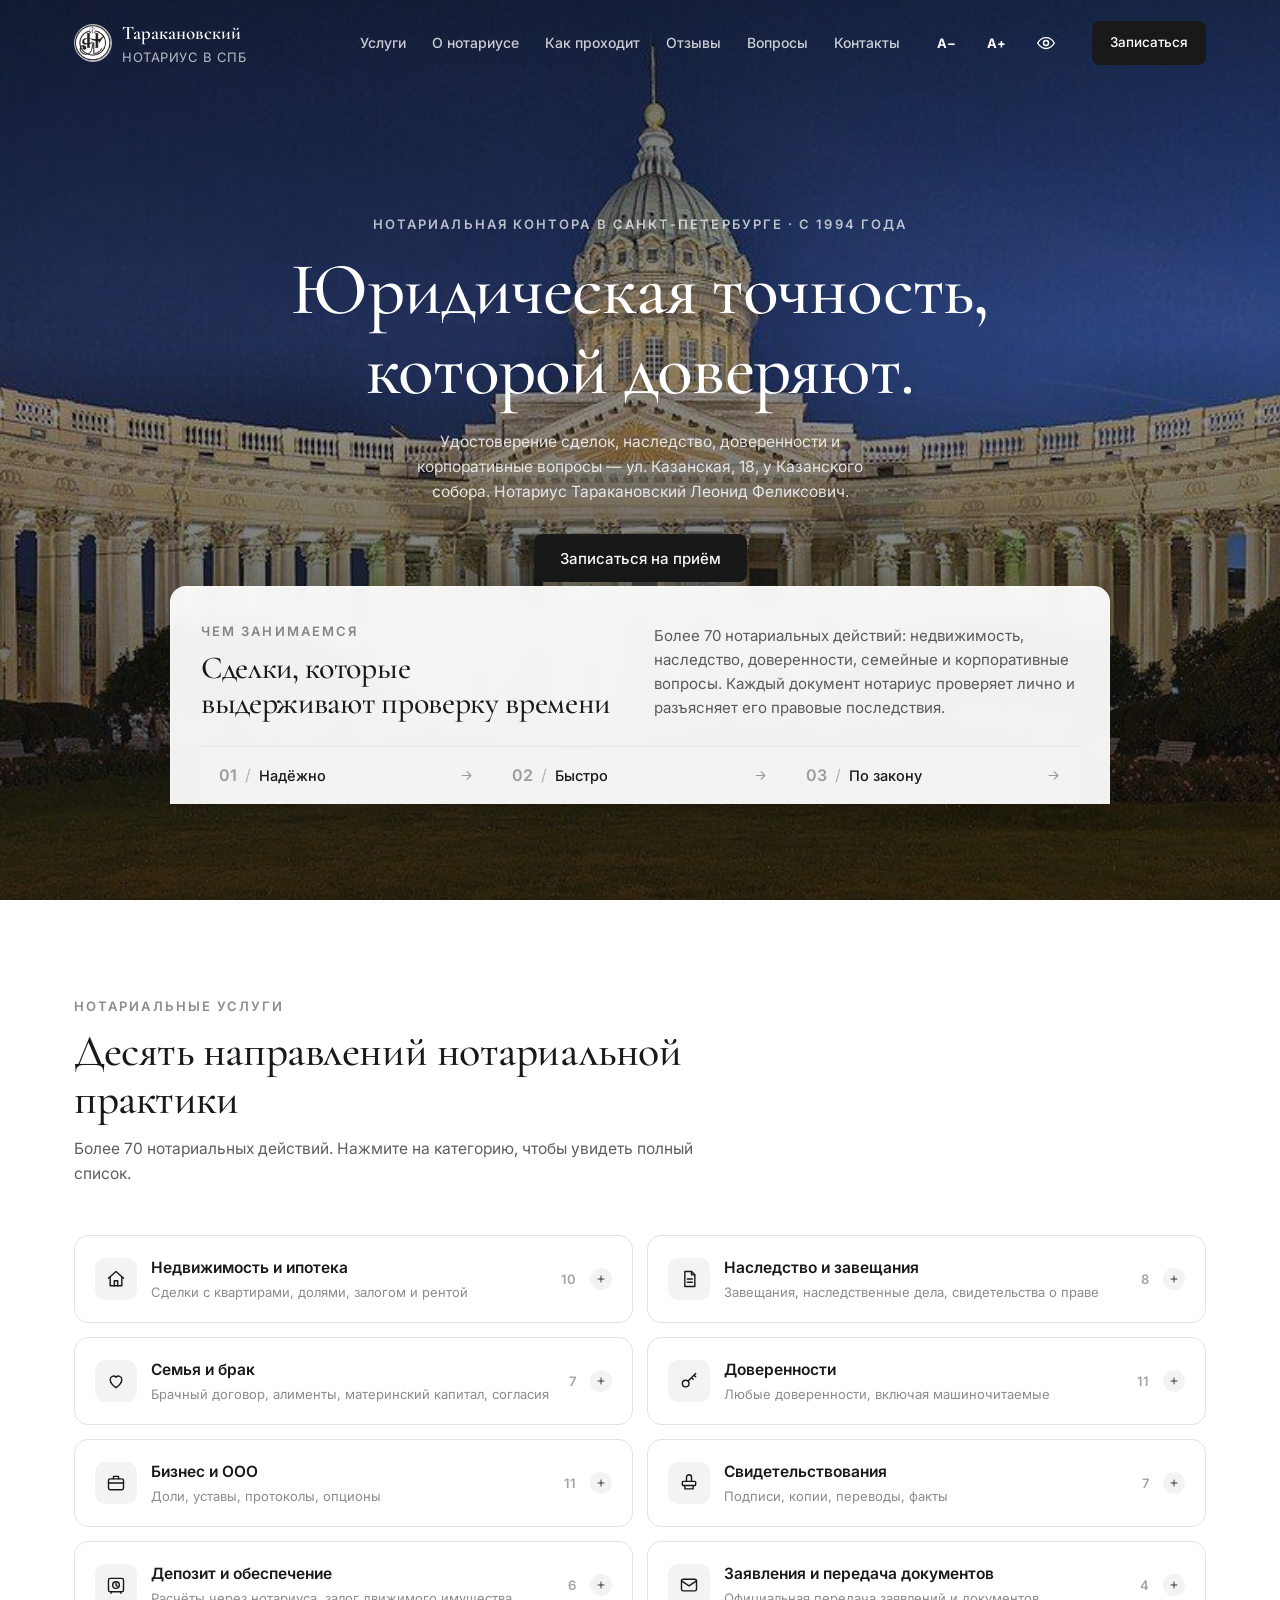
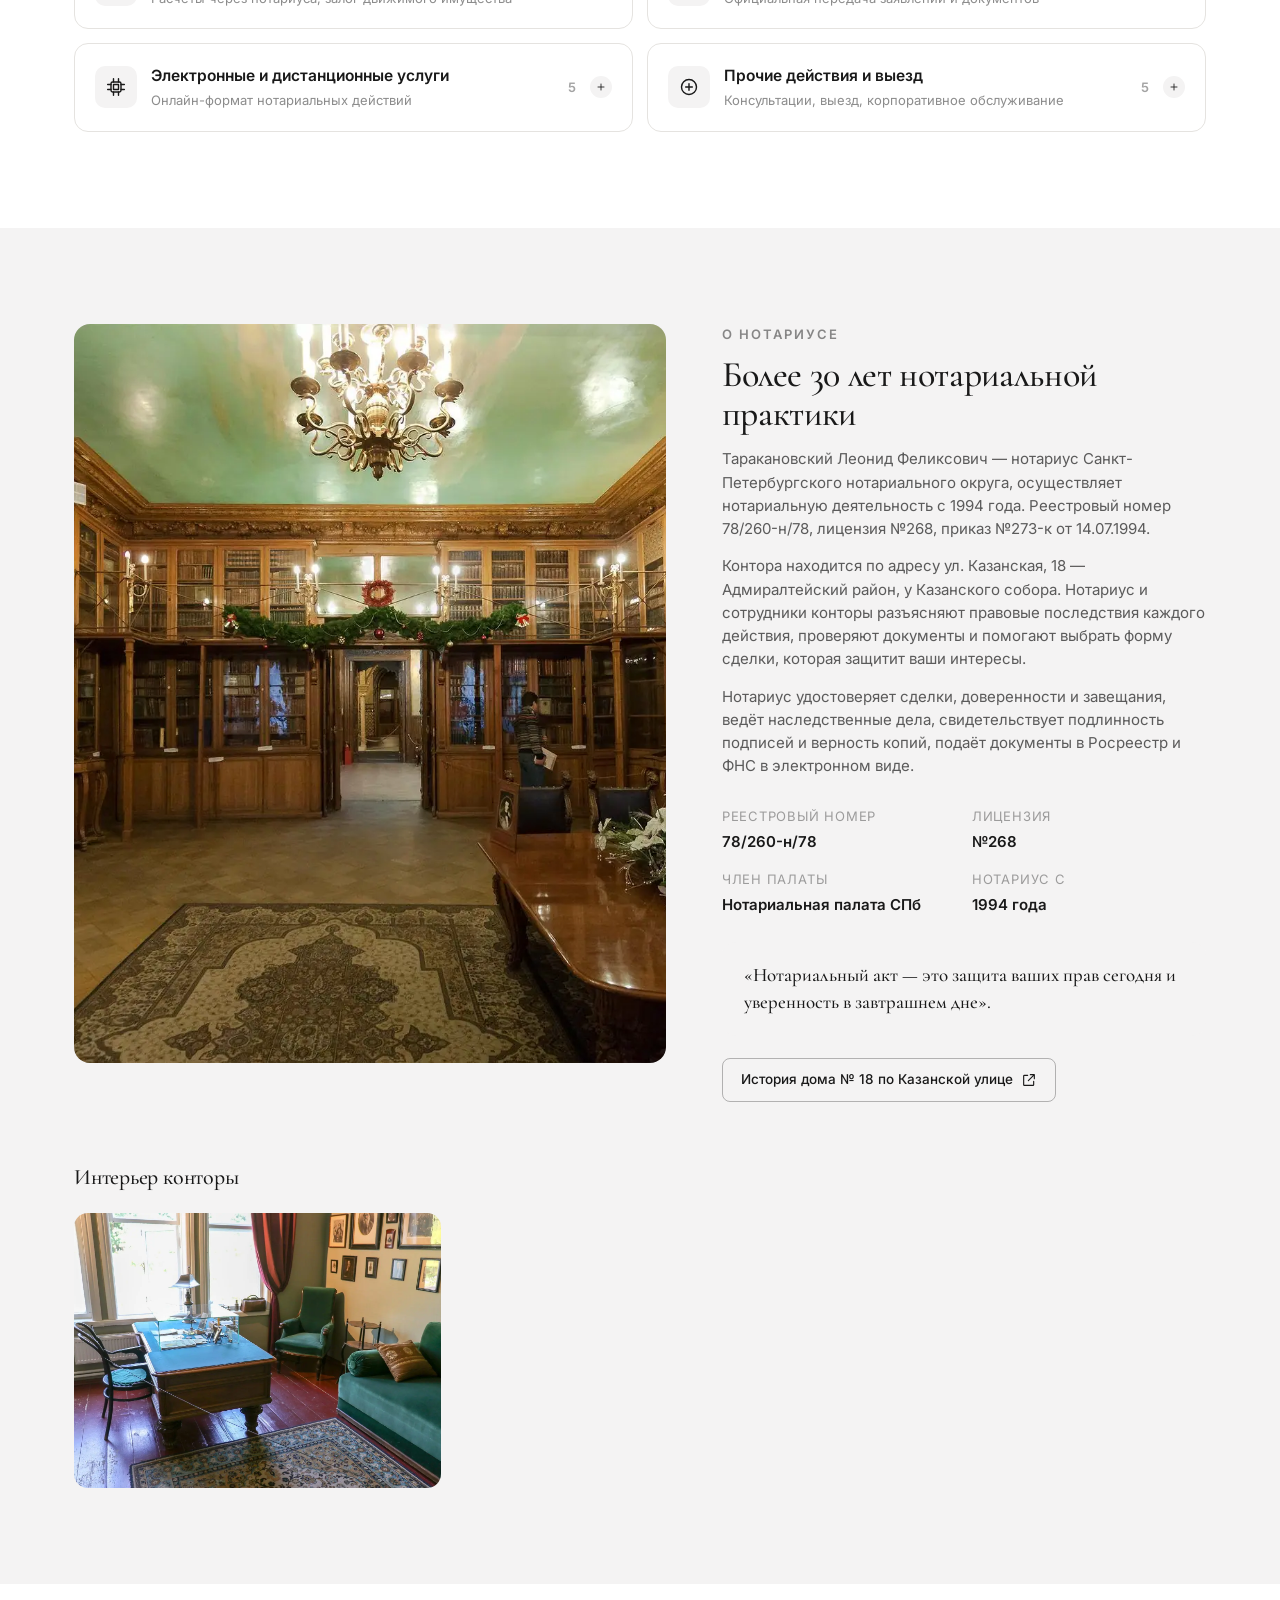
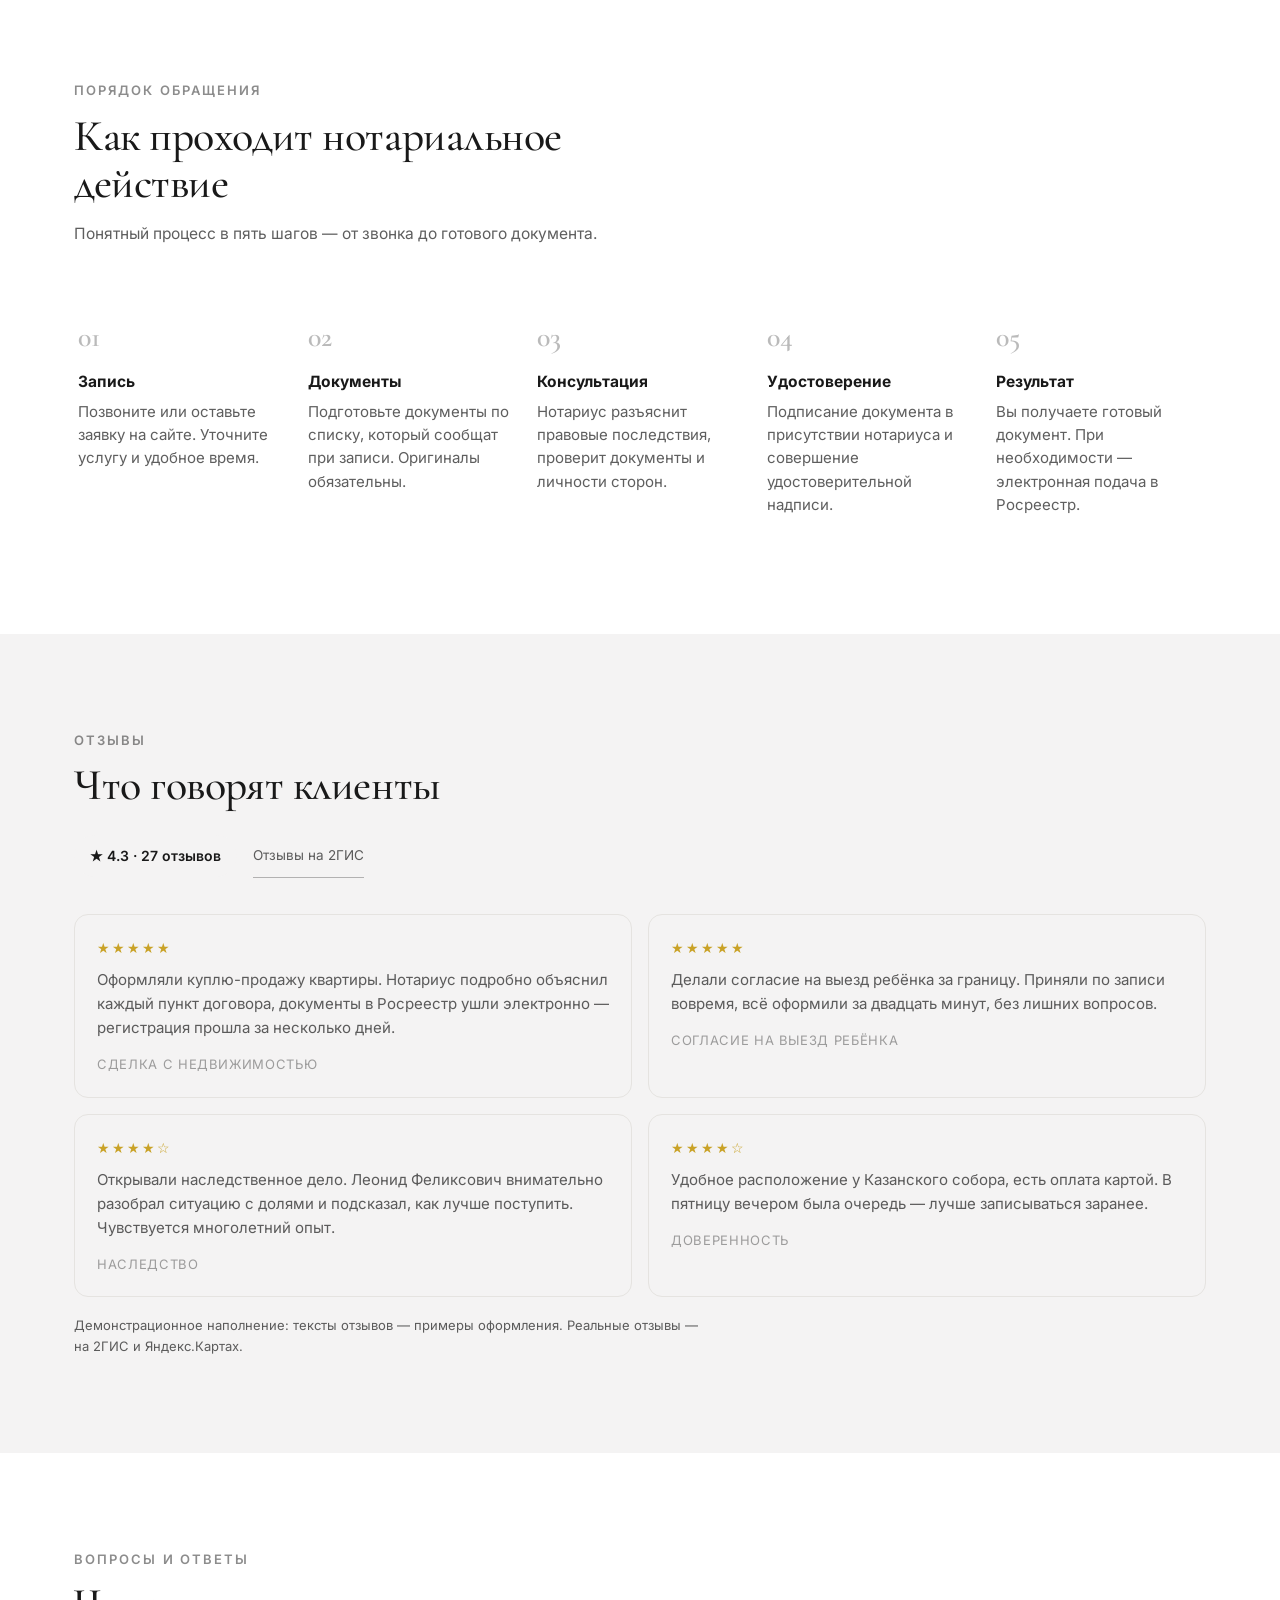
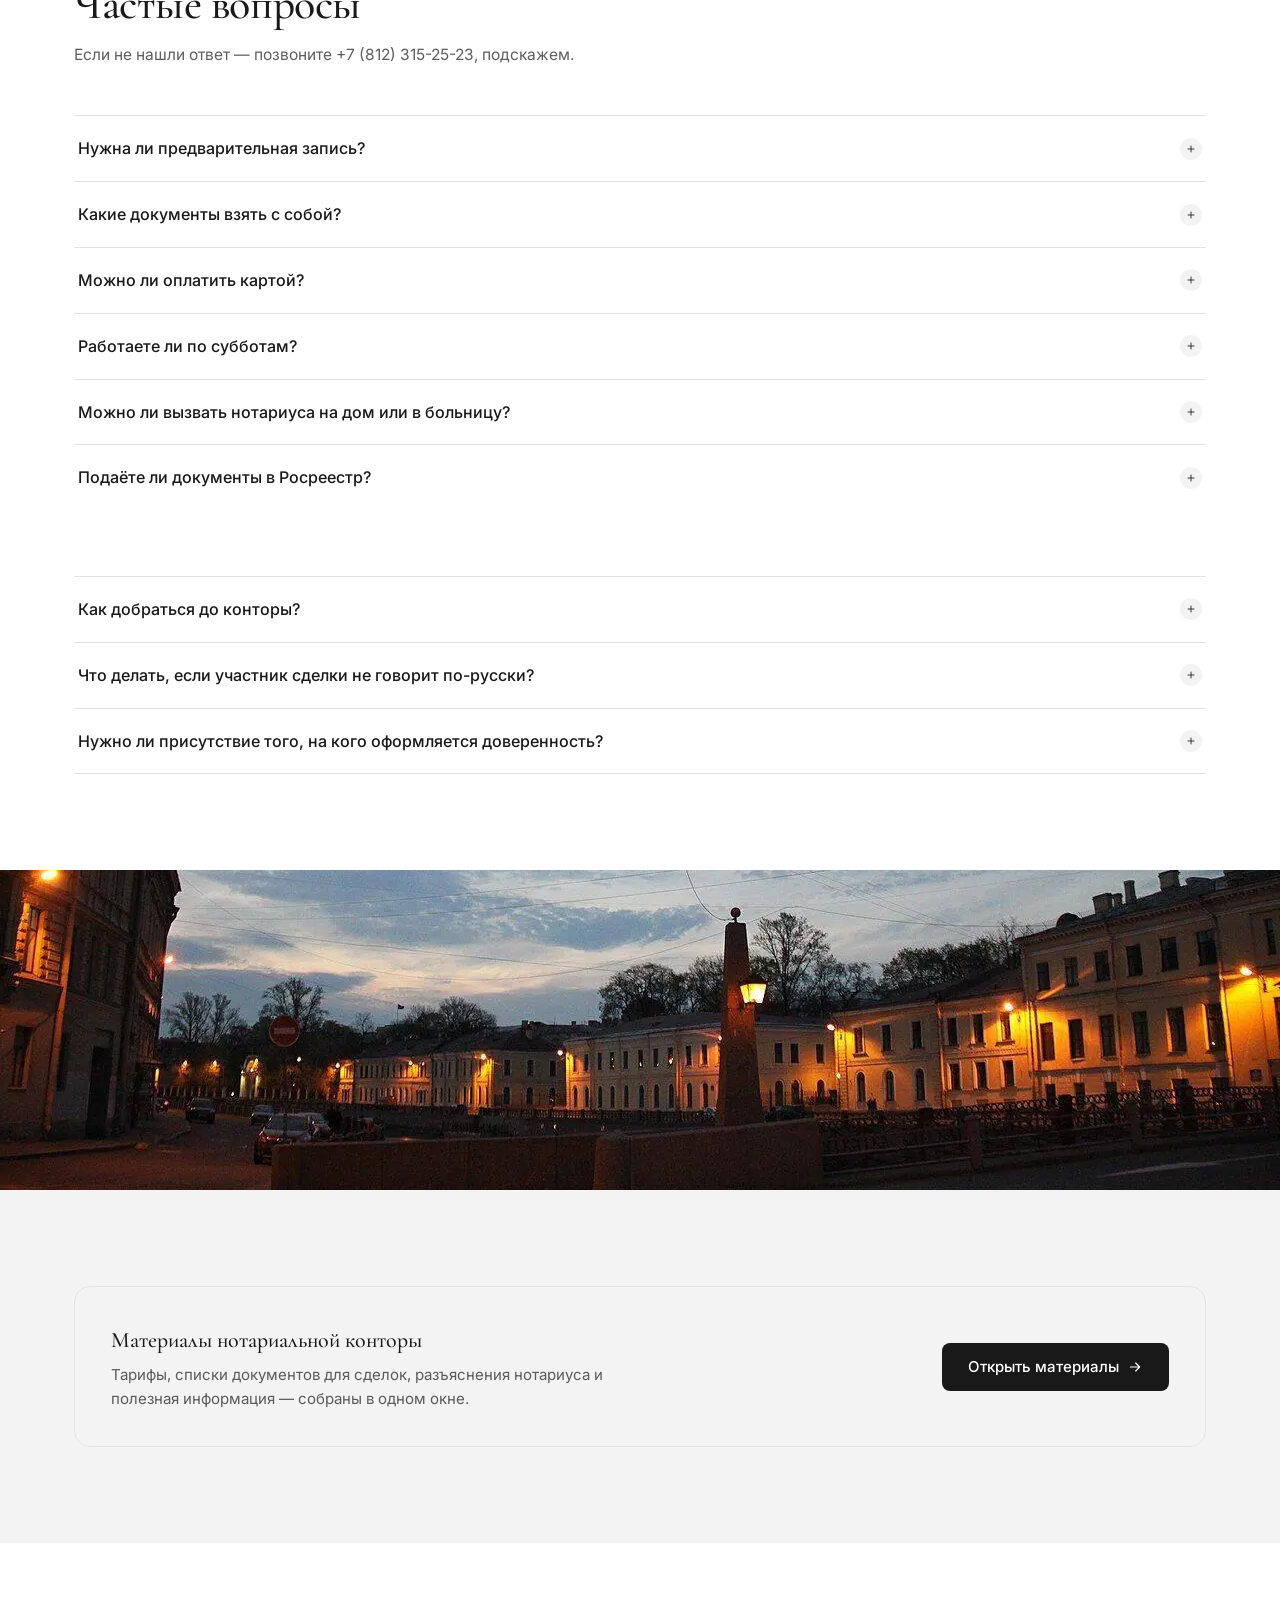
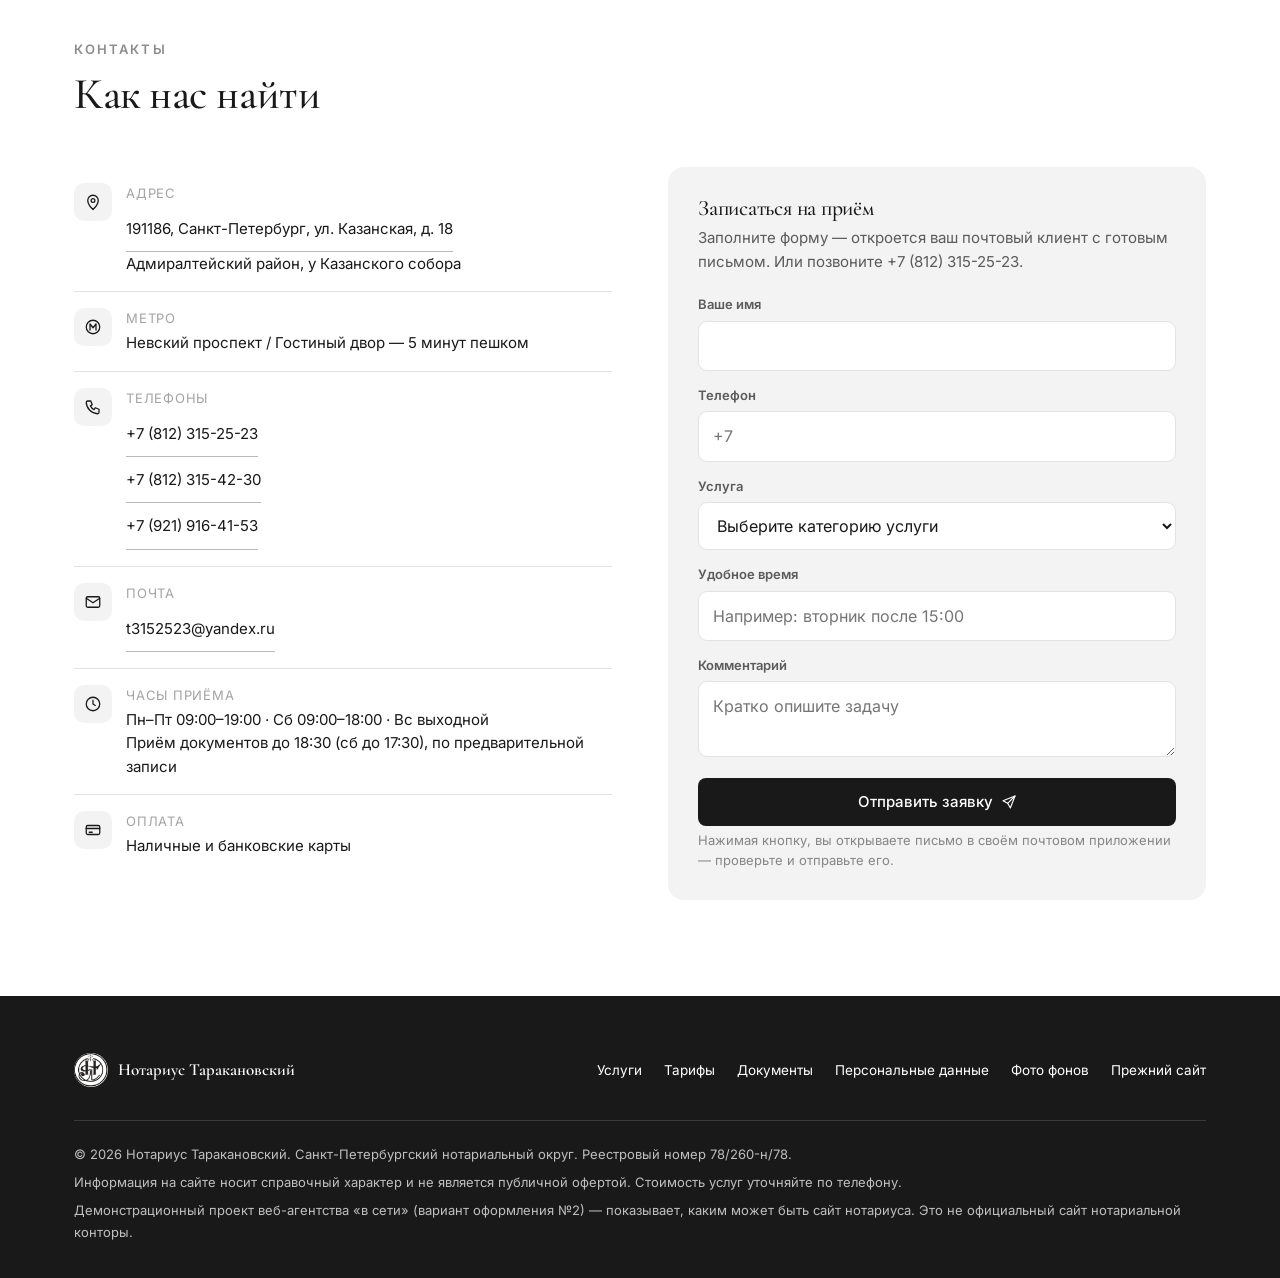
==== commit 89d061ed: "обновление: качество и анимация" ====
--- a/index.html
+++ b/index.html
@@ -10,32 +10,33 @@
 <meta name="geo.placename" content="Санкт-Петербург">
 <meta name="geo.position" content="59.9334;30.3204">
 <meta name="ICBM" content="59.9334, 30.3204">
-<link rel="canonical" href="https://kristall2002-art.github.io/notary-tarakanovsky-v2/">
+<link rel="canonical" href="https://v2-tarakanovsky.vseti-site.ru/">
 <meta property="og:type" content="website">
 <meta property="og:locale" content="ru_RU">
 <meta property="og:site_name" content="Нотариус Таракановский">
 <meta property="og:title" content="Нотариус Таракановский Л. Ф. — ул. Казанская, 18, СПб">
 <meta property="og:description" content="Нотариус Таракановский Л. Ф., ул. Казанская, 18, Санкт-Петербург. Пн–пт 09:00–19:00, сб 09:00–18:00. Наследство, доверенности, сделки с недвижимостью, ООО. Запись: +7 (812) 315-25-23.">
-<meta property="og:url" content="https://kristall2002-art.github.io/notary-tarakanovsky-v2/">
-<meta property="og:image" content="https://kristall2002-art.github.io/notary-tarakanovsky-v2/img/kazan_cathedral.jpg">
+<meta property="og:url" content="https://v2-tarakanovsky.vseti-site.ru/">
+<meta property="og:image" content="https://v2-tarakanovsky.vseti-site.ru/img/kazan_cathedral.jpg">
 <meta name="twitter:card" content="summary_large_image">
 <meta name="twitter:title" content="Нотариус Таракановский Л. Ф. — ул. Казанская, 18, СПб">
 <meta name="twitter:description" content="Нотариус Таракановский Л. Ф., ул. Казанская, 18, Санкт-Петербург. Наследство, доверенности, сделки, ООО. Запись: +7 (812) 315-25-23.">
-<meta name="twitter:image" content="https://kristall2002-art.github.io/notary-tarakanovsky-v2/img/kazan_cathedral.jpg">
+<meta name="twitter:image" content="https://v2-tarakanovsky.vseti-site.ru/img/kazan_cathedral.jpg">
 <meta name="theme-color" content="#191919">
 <link rel="icon" href="img/logo.jpg">
 <link rel="apple-touch-icon" href="img/logo.jpg">
 <link rel="stylesheet" href="assets/fonts.css">
 <link rel="stylesheet" href="assets/style.css">
-<script type="application/ld+json">{"@context": "https://schema.org", "@type": ["Notary", "LegalService", "LocalBusiness"], "@id": "https://kristall2002-art.github.io/notary-tarakanovsky-v2/#org", "name": "Нотариус Таракановский Леонид Феликсович", "alternateName": ["Нотариус Таракановский"], "url": "https://kristall2002-art.github.io/notary-tarakanovsky-v2/", "image": "https://kristall2002-art.github.io/notary-tarakanovsky-v2/img/kazan_cathedral.jpg", "description": "Нотариус Таракановский Л. Ф., ул. Казанская, 18, Санкт-Петербург. Пн–пт 09:00–19:00, сб 09:00–18:00. Наследство, доверенности, сделки с недвижимостью, ООО. Запись: +7 (812) 315-25-23.", "telephone": ["+78123152523", "+78123154230", "+79219164153"], "email": "t3152523@yandex.ru", "address": {"@type": "PostalAddress", "streetAddress": "ул. Казанская, д. 18", "addressLocality": "Санкт-Петербург", "postalCode": "191186", "addressRegion": "Санкт-Петербург", "addressCountry": "RU"}, "geo": {"@type": "GeoCoordinates", "latitude": 59.9334, "longitude": 30.3204}, "hasMap": "https://yandex.ru/maps/?text=Нотариус%20Таракановский%20ул.%20Казанская%2018%20Санкт-Петербург", "openingHoursSpecification": [{"@type": "OpeningHoursSpecification", "dayOfWeek": ["Monday", "Tuesday", "Wednesday", "Thursday", "Friday"], "opens": "09:00", "closes": "19:00"}, {"@type": "OpeningHoursSpecification", "dayOfWeek": ["Saturday"], "opens": "09:00", "closes": "18:00"}], "areaServed": [{"@type": "City", "name": "Санкт-Петербург"}, {"@type": "State", "name": "Ленинградская область"}], "paymentAccepted": "Наличные и банковские карты", "currenciesAccepted": "RUB", "priceRange": "₽₽", "foundingDate": "1994", "sameAs": ["https://2gis.ru/spb/search/%D0%A2%D0%B0%D1%80%D0%B0%D0%BA%D0%B0%D0%BD%D0%BE%D0%B2%D1%81%D0%BA%D0%B8%D0%B9%20%D0%BD%D0%BE%D1%82%D0%B0%D1%80%D0%B8%D1%83%D1%81", "http://казанская18.рф"], "employee": {"@type": "Person", "name": "Таракановский Леонид Феликсович", "jobTitle": "Нотариус", "memberOf": {"@type": "Organization", "name": "Нотариальная палата Санкт-Петербурга"}, "identifier": "78/260-н/78"}, "hasOfferCatalog": {"@type": "OfferCatalog", "name": "Нотариальные услуги", "itemListElement": [{"@type": "OfferCatalog", "name": "Недвижимость и ипотека", "itemListElement": [{"@type": "Offer", "itemOffered": {"@type": "Service", "name": "Купля-продажа квартиры, дома, участка", "serviceType": "Недвижимость и ипотека"}}, {"@type": "Offer", "itemOffered": {"@type": "Service", "name": "Продажа доли в квартире", "serviceType": "Недвижимость и ипотека"}}, {"@type": "Offer", "itemOffered": {"@type": "Service", "name": "Дарение недвижимости", "serviceType": "Недвижимость и ипотека"}}, {"@type": "Offer", "itemOffered": {"@type": "Service", "name": "Договор ренты и пожизненного содержания с иждивением", "serviceType": "Недвижимость и ипотека"}}, {"@type": "Offer", "itemOffered": {"@type": "Service", "name": "Договор ипотеки доли в праве общей собственности", "serviceType": "Недвижимость и ипотека"}}, {"@type": "Offer", "itemOffered": {"@type": "Service", "name": "Уведомление сособственника о продаже доли", "serviceType": "Недвижимость и ипотека"}}, {"@type": "Offer", "itemOffered": {"@type": "Service", "name": "Соглашение об определении долей", "serviceType": "Недвижимость и ипотека"}}, {"@type": "Offer", "itemOffered": {"@type": "Service", "name": "Соглашение о порядке пользования помещением", "serviceType": "Недвижимость и ипотека"}}, {"@type": "Offer", "itemOffered": {"@type": "Service", "name": "Предварительный договор", "serviceType": "Недвижимость и ипотека"}}, {"@type": "Offer", "itemOffered": {"@type": "Service", "name": "Электронная подача документов в Росреестр", "serviceType": "Недвижимость и ипотека"}}]}, {"@type": "OfferCatalog", "name": "Наследство и завещания", "itemListElement": [{"@type": "Offer", "itemOffered": {"@type": "Service", "name": "Удостоверение завещания", "serviceType": "Наследство и завещания"}}, {"@type": "Offer", "itemOffered": {"@type": "Service", "name": "Совместное завещание супругов", "serviceType": "Наследство и завещания"}}, {"@type": "Offer", "itemOffered": {"@type": "Service", "name": "Наследственный договор", "serviceType": "Наследство и завещания"}}, {"@type": "Offer", "itemOffered": {"@type": "Service", "name": "Открытие и ведение наследственного дела", "serviceType": "Наследство и завещания"}}, {"@type": "Offer", "itemOffered": {"@type": "Service", "name": "Свидетельство о праве на наследство", "serviceType": "Наследство и завещания"}}, {"@type": "Offer", "itemOffered": {"@type": "Service", "name": "Соглашение о разделе наследственного имущества", "serviceType": "Наследство и завещания"}}, {"@type": "Offer", "itemOffered": {"@type": "Service", "name": "Принятие мер по охране наследства", "serviceType": "Наследство и завещания"}}, {"@type": "Offer", "itemOffered": {"@type": "Service", "name": "Выезд к завещателю на дом или в больницу", "serviceType": "Наследство и завещания"}}]}, {"@type": "OfferCatalog", "name": "Семья и брак", "itemListElement": [{"@type": "Offer", "itemOffered": {"@type": "Service", "name": "Брачный договор", "serviceType": "Семья и брак"}}, {"@type": "Offer", "itemOffered": {"@type": "Service", "name": "Соглашение о разделе совместно нажитого имущества", "serviceType": "Семья и брак"}}, {"@type": "Offer", "itemOffered": {"@type": "Service", "name": "Соглашение об уплате алиментов", "serviceType": "Семья и брак"}}, {"@type": "Offer", "itemOffered": {"@type": "Service", "name": "Оформление материнского капитала в долевую собственность", "serviceType": "Семья и брак"}}, {"@type": "Offer", "itemOffered": {"@type": "Service", "name": "Согласие супруга на сделку", "serviceType": "Семья и брак"}}, {"@type": "Offer", "itemOffered": {"@type": "Service", "name": "Согласие на выезд ребёнка за границу", "serviceType": "Семья и брак"}}, {"@type": "Offer", "itemOffered": {"@type": "Service", "name": "Согласие на регистрацию по месту жительства", "serviceType": "Семья и брак"}}]}, {"@type": "OfferCatalog", "name": "Доверенности", "itemListElement": [{"@type": "Offer", "itemOffered": {"@type": "Service", "name": "Генеральная доверенность", "serviceType": "Доверенности"}}, {"@type": "Offer", "itemOffered": {"@type": "Service", "name": "На управление и распоряжение автомобилем", "serviceType": "Доверенности"}}, {"@type": "Offer", "itemOffered": {"@type": "Service", "name": "На управление квартирой", "serviceType": "Доверенности"}}, {"@type": "Offer", "itemOffered": {"@type": "Service", "name": "На представление интересов в суде", "serviceType": "Доверенности"}}, {"@type": "Offer", "itemOffered": {"@type": "Service", "name": "На представление интересов несовершеннолетнего", "serviceType": "Доверенности"}}, {"@type": "Offer", "itemOffered": {"@type": "Service", "name": "На получение пенсии и пособий", "serviceType": "Доверенности"}}, {"@type": "Offer", "itemOffered": {"@type": "Service", "name": "На ведение наследственного дела", "serviceType": "Доверенности"}}, {"@type": "Offer", "itemOffered": {"@type": "Service", "name": "На получение документов", "serviceType": "Доверенности"}}, {"@type": "Offer", "itemOffered": {"@type": "Service", "name": "На распоряжение банковским счётом", "serviceType": "Доверенности"}}, {"@type": "Offer", "itemOffered": {"@type": "Service", "name": "Машиночитаемая доверенность (МЧД)", "serviceType": "Доверенности"}}, {"@type": "Offer", "itemOffered": {"@type": "Service", "name": "Отмена доверенности", "serviceType": "Доверенности"}}]}, {"@type": "OfferCatalog", "name": "Бизнес и ООО", "itemListElement": [{"@type": "Offer", "itemOffered": {"@type": "Service", "name": "Купля-продажа доли в уставном капитале ООО", "serviceType": "Бизнес и ООО"}}, {"@type": "Offer", "itemOffered": {"@type": "Service", "name": "Дарение доли в уставном капитале", "serviceType": "Бизнес и ООО"}}, {"@type": "Offer", "itemOffered": {"@type": "Service", "name": "Залог доли", "serviceType": "Бизнес и ООО"}}, {"@type": "Offer", "itemOffered": {"@type": "Service", "name": "Удостоверение решения единственного участника", "serviceType": "Бизнес и ООО"}}, {"@type": "Offer", "itemOffered": {"@type": "Service", "name": "Удостоверение протокола общего собрания участников", "serviceType": "Бизнес и ООО"}}, {"@type": "Offer", "itemOffered": {"@type": "Service", "name": "Акцепт безотзывной оферты о продаже доли", "serviceType": "Бизнес и ООО"}}, {"@type": "Offer", "itemOffered": {"@type": "Service", "name": "Опционный договор и соглашение о предоставлении опциона", "serviceType": "Бизнес и ООО"}}, {"@type": "Offer", "itemOffered": {"@type": "Service", "name": "Договор конвертируемого займа", "serviceType": "Бизнес и ООО"}}, {"@type": "Offer", "itemOffered": {"@type": "Service", "name": "Заявление о выходе участника из ООО", "serviceType": "Бизнес и ООО"}}, {"@type": "Offer", "itemOffered": {"@type": "Service", "name": "Договор инвестиционного товарищества", "serviceType": "Бизнес и ООО"}}, {"@type": "Offer", "itemOffered": {"@type": "Service", "name": "Соглашение об управлении хозяйственным партнёрством", "serviceType": "Бизнес и ООО"}}]}, {"@type": "OfferCatalog", "name": "Свидетельствования", "itemListElement": [{"@type": "Offer", "itemOffered": {"@type": "Service", "name": "Свидетельствование подлинности подписи", "serviceType": "Свидетельствования"}}, {"@type": "Offer", "itemOffered": {"@type": "Service", "name": "Свидетельствование верности копий документов и выписок", "serviceType": "Свидетельствования"}}, {"@type": "Offer", "itemOffered": {"@type": "Service", "name": "Свидетельствование верности перевода", "serviceType": "Свидетельствования"}}, {"@type": "Offer", "itemOffered": {"@type": "Service", "name": "Удостоверение времени предъявления документа", "serviceType": "Свидетельствования"}}, {"@type": "Offer", "itemOffered": {"@type": "Service", "name": "Удостоверение равнозначности электронного и бумажного документа", "serviceType": "Свидетельствования"}}, {"@type": "Offer", "itemOffered": {"@type": "Service", "name": "Удостоверение факта нахождения гражданина в живых", "serviceType": "Свидетельствования"}}, {"@type": "Offer", "itemOffered": {"@type": "Service", "name": "Обеспечение доказательств в интернете (осмотр сайта)", "serviceType": "Свидетельствования"}}]}, {"@type": "OfferCatalog", "name": "Депозит и обеспечение", "itemListElement": [{"@type": "Offer", "itemOffered": {"@type": "Service", "name": "Нотариальный депозит по сделке с недвижимостью", "serviceType": "Депозит и обеспечение"}}, {"@type": "Offer", "itemOffered": {"@type": "Service", "name": "Депозит при банкротстве", "serviceType": "Депозит и обеспечение"}}, {"@type": "Offer", "itemOffered": {"@type": "Service", "name": "Регистрация уведомления о залоге движимого имущества", "serviceType": "Депозит и обеспечение"}}, {"@type": "Offer", "itemOffered": {"@type": "Service", "name": "Выписка из реестра уведомлений о залоге", "serviceType": "Депозит и обеспечение"}}, {"@type": "Offer", "itemOffered": {"@type": "Service", "name": "Исполнительная надпись", "serviceType": "Депозит и обеспечение"}}, {"@type": "Offer", "itemOffered": {"@type": "Service", "name": "Протест векселя", "serviceType": "Депозит и обеспечение"}}]}, {"@type": "OfferCatalog", "name": "Заявления и передача документов", "itemListElement": [{"@type": "Offer", "itemOffered": {"@type": "Service", "name": "Передача заявлений и документов почтой и по каналам связи", "serviceType": "Заявления и передача документов"}}, {"@type": "Offer", "itemOffered": {"@type": "Service", "name": "Свидетельство о передаче заявления", "serviceType": "Заявления и передача документов"}}, {"@type": "Offer", "itemOffered": {"@type": "Service", "name": "Принятие на хранение документов", "serviceType": "Заявления и передача документов"}}, {"@type": "Offer", "itemOffered": {"@type": "Service", "name": "Обеспечение доказательств", "serviceType": "Заявления и передача документов"}}]}, {"@type": "OfferCatalog", "name": "Электронные и дистанционные услуги", "itemListElement": [{"@type": "Offer", "itemOffered": {"@type": "Service", "name": "Дистанционная сделка с участием двух нотариусов", "serviceType": "Электронные и дистанционные услуги"}}, {"@type": "Offer", "itemOffered": {"@type": "Service", "name": "Электронная подача документов в Росреестр и ФНС", "serviceType": "Электронные и дистанционные услуги"}}, {"@type": "Offer", "itemOffered": {"@type": "Service", "name": "Удостоверение равнозначности документов", "serviceType": "Электронные и дистанционные услуги"}}, {"@type": "Offer", "itemOffered": {"@type": "Service", "name": "Выписки из ЕГРН и ЕГРЮЛ через нотариуса", "serviceType": "Электронные и дистанционные услуги"}}, {"@type": "Offer", "itemOffered": {"@type": "Service", "name": "Машиночитаемые доверенности", "serviceType": "Электронные и дистанционные услуги"}}]}, {"@type": "OfferCatalog", "name": "Прочие действия и выезд", "itemListElement": [{"@type": "Offer", "itemOffered": {"@type": "Service", "name": "Правовая консультация по нотариальному действию", "serviceType": "Прочие действия и выезд"}}, {"@type": "Offer", "itemOffered": {"@type": "Service", "name": "Выезд нотариуса на дом, в больницу, в офис", "serviceType": "Прочие действия и выезд"}}, {"@type": "Offer", "itemOffered": {"@type": "Service", "name": "Корпоративное обслуживание организаций", "serviceType": "Прочие действия и выезд"}}, {"@type": "Offer", "itemOffered": {"@type": "Service", "name": "Составление проектов договоров и заявлений", "serviceType": "Прочие действия и выезд"}}, {"@type": "Offer", "itemOffered": {"@type": "Service", "name": "Помощь в подборе формы сделки", "serviceType": "Прочие действия и выезд"}}]}]}, "aggregateRating": {"@type": "AggregateRating", "ratingValue": 4.3, "reviewCount": 27, "bestRating": 5, "worstRating": 1}}</script>
+<script type="application/ld+json">{"@context": "https://schema.org", "@type": ["Notary", "LegalService", "LocalBusiness"], "@id": "https://v2-tarakanovsky.vseti-site.ru/#org", "name": "Нотариус Таракановский Леонид Феликсович", "alternateName": ["Нотариус Таракановский"], "url": "https://v2-tarakanovsky.vseti-site.ru/", "image": "https://v2-tarakanovsky.vseti-site.ru/img/kazan_cathedral.jpg", "description": "Нотариус Таракановский Л. Ф., ул. Казанская, 18, Санкт-Петербург. Пн–пт 09:00–19:00, сб 09:00–18:00. Наследство, доверенности, сделки с недвижимостью, ООО. Запись: +7 (812) 315-25-23.", "telephone": ["+78123152523", "+78123154230", "+79219164153"], "email": "t3152523@yandex.ru", "address": {"@type": "PostalAddress", "streetAddress": "ул. Казанская, д. 18", "addressLocality": "Санкт-Петербург", "postalCode": "191186", "addressRegion": "Санкт-Петербург", "addressCountry": "RU"}, "geo": {"@type": "GeoCoordinates", "latitude": 59.9334, "longitude": 30.3204}, "hasMap": "https://yandex.ru/maps/?text=Нотариус%20Таракановский%20ул.%20Казанская%2018%20Санкт-Петербург", "openingHoursSpecification": [{"@type": "OpeningHoursSpecification", "dayOfWeek": ["Monday", "Tuesday", "Wednesday", "Thursday", "Friday"], "opens": "09:00", "closes": "19:00"}, {"@type": "OpeningHoursSpecification", "dayOfWeek": ["Saturday"], "opens": "09:00", "closes": "18:00"}], "areaServed": [{"@type": "City", "name": "Санкт-Петербург"}, {"@type": "State", "name": "Ленинградская область"}], "paymentAccepted": "Наличные и банковские карты", "currenciesAccepted": "RUB", "priceRange": "₽₽", "foundingDate": "1994", "sameAs": ["https://2gis.ru/spb/search/%D0%A2%D0%B0%D1%80%D0%B0%D0%BA%D0%B0%D0%BD%D0%BE%D0%B2%D1%81%D0%BA%D0%B8%D0%B9%20%D0%BD%D0%BE%D1%82%D0%B0%D1%80%D0%B8%D1%83%D1%81", "http://казанская18.рф"], "employee": {"@type": "Person", "name": "Таракановский Леонид Феликсович", "jobTitle": "Нотариус", "memberOf": {"@type": "Organization", "name": "Нотариальная палата Санкт-Петербурга"}, "identifier": "78/260-н/78"}, "hasOfferCatalog": {"@type": "OfferCatalog", "name": "Нотариальные услуги", "itemListElement": [{"@type": "OfferCatalog", "name": "Недвижимость и ипотека", "itemListElement": [{"@type": "Offer", "itemOffered": {"@type": "Service", "name": "Купля-продажа квартиры, дома, участка", "serviceType": "Недвижимость и ипотека"}}, {"@type": "Offer", "itemOffered": {"@type": "Service", "name": "Продажа доли в квартире", "serviceType": "Недвижимость и ипотека"}}, {"@type": "Offer", "itemOffered": {"@type": "Service", "name": "Дарение недвижимости", "serviceType": "Недвижимость и ипотека"}}, {"@type": "Offer", "itemOffered": {"@type": "Service", "name": "Договор ренты и пожизненного содержания с иждивением", "serviceType": "Недвижимость и ипотека"}}, {"@type": "Offer", "itemOffered": {"@type": "Service", "name": "Договор ипотеки доли в праве общей собственности", "serviceType": "Недвижимость и ипотека"}}, {"@type": "Offer", "itemOffered": {"@type": "Service", "name": "Уведомление сособственника о продаже доли", "serviceType": "Недвижимость и ипотека"}}, {"@type": "Offer", "itemOffered": {"@type": "Service", "name": "Соглашение об определении долей", "serviceType": "Недвижимость и ипотека"}}, {"@type": "Offer", "itemOffered": {"@type": "Service", "name": "Соглашение о порядке пользования помещением", "serviceType": "Недвижимость и ипотека"}}, {"@type": "Offer", "itemOffered": {"@type": "Service", "name": "Предварительный договор", "serviceType": "Недвижимость и ипотека"}}, {"@type": "Offer", "itemOffered": {"@type": "Service", "name": "Электронная подача документов в Росреестр", "serviceType": "Недвижимость и ипотека"}}]}, {"@type": "OfferCatalog", "name": "Наследство и завещания", "itemListElement": [{"@type": "Offer", "itemOffered": {"@type": "Service", "name": "Удостоверение завещания", "serviceType": "Наследство и завещания"}}, {"@type": "Offer", "itemOffered": {"@type": "Service", "name": "Совместное завещание супругов", "serviceType": "Наследство и завещания"}}, {"@type": "Offer", "itemOffered": {"@type": "Service", "name": "Наследственный договор", "serviceType": "Наследство и завещания"}}, {"@type": "Offer", "itemOffered": {"@type": "Service", "name": "Открытие и ведение наследственного дела", "serviceType": "Наследство и завещания"}}, {"@type": "Offer", "itemOffered": {"@type": "Service", "name": "Свидетельство о праве на наследство", "serviceType": "Наследство и завещания"}}, {"@type": "Offer", "itemOffered": {"@type": "Service", "name": "Соглашение о разделе наследственного имущества", "serviceType": "Наследство и завещания"}}, {"@type": "Offer", "itemOffered": {"@type": "Service", "name": "Принятие мер по охране наследства", "serviceType": "Наследство и завещания"}}, {"@type": "Offer", "itemOffered": {"@type": "Service", "name": "Выезд к завещателю на дом или в больницу", "serviceType": "Наследство и завещания"}}]}, {"@type": "OfferCatalog", "name": "Семья и брак", "itemListElement": [{"@type": "Offer", "itemOffered": {"@type": "Service", "name": "Брачный договор", "serviceType": "Семья и брак"}}, {"@type": "Offer", "itemOffered": {"@type": "Service", "name": "Соглашение о разделе совместно нажитого имущества", "serviceType": "Семья и брак"}}, {"@type": "Offer", "itemOffered": {"@type": "Service", "name": "Соглашение об уплате алиментов", "serviceType": "Семья и брак"}}, {"@type": "Offer", "itemOffered": {"@type": "Service", "name": "Оформление материнского капитала в долевую собственность", "serviceType": "Семья и брак"}}, {"@type": "Offer", "itemOffered": {"@type": "Service", "name": "Согласие супруга на сделку", "serviceType": "Семья и брак"}}, {"@type": "Offer", "itemOffered": {"@type": "Service", "name": "Согласие на выезд ребёнка за границу", "serviceType": "Семья и брак"}}, {"@type": "Offer", "itemOffered": {"@type": "Service", "name": "Согласие на регистрацию по месту жительства", "serviceType": "Семья и брак"}}]}, {"@type": "OfferCatalog", "name": "Доверенности", "itemListElement": [{"@type": "Offer", "itemOffered": {"@type": "Service", "name": "Генеральная доверенность", "serviceType": "Доверенности"}}, {"@type": "Offer", "itemOffered": {"@type": "Service", "name": "На управление и распоряжение автомобилем", "serviceType": "Доверенности"}}, {"@type": "Offer", "itemOffered": {"@type": "Service", "name": "На управление квартирой", "serviceType": "Доверенности"}}, {"@type": "Offer", "itemOffered": {"@type": "Service", "name": "На представление интересов в суде", "serviceType": "Доверенности"}}, {"@type": "Offer", "itemOffered": {"@type": "Service", "name": "На представление интересов несовершеннолетнего", "serviceType": "Доверенности"}}, {"@type": "Offer", "itemOffered": {"@type": "Service", "name": "На получение пенсии и пособий", "serviceType": "Доверенности"}}, {"@type": "Offer", "itemOffered": {"@type": "Service", "name": "На ведение наследственного дела", "serviceType": "Доверенности"}}, {"@type": "Offer", "itemOffered": {"@type": "Service", "name": "На получение документов", "serviceType": "Доверенности"}}, {"@type": "Offer", "itemOffered": {"@type": "Service", "name": "На распоряжение банковским счётом", "serviceType": "Доверенности"}}, {"@type": "Offer", "itemOffered": {"@type": "Service", "name": "Машиночитаемая доверенность (МЧД)", "serviceType": "Доверенности"}}, {"@type": "Offer", "itemOffered": {"@type": "Service", "name": "Отмена доверенности", "serviceType": "Доверенности"}}]}, {"@type": "OfferCatalog", "name": "Бизнес и ООО", "itemListElement": [{"@type": "Offer", "itemOffered": {"@type": "Service", "name": "Купля-продажа доли в уставном капитале ООО", "serviceType": "Бизнес и ООО"}}, {"@type": "Offer", "itemOffered": {"@type": "Service", "name": "Дарение доли в уставном капитале", "serviceType": "Бизнес и ООО"}}, {"@type": "Offer", "itemOffered": {"@type": "Service", "name": "Залог доли", "serviceType": "Бизнес и ООО"}}, {"@type": "Offer", "itemOffered": {"@type": "Service", "name": "Удостоверение решения единственного участника", "serviceType": "Бизнес и ООО"}}, {"@type": "Offer", "itemOffered": {"@type": "Service", "name": "Удостоверение протокола общего собрания участников", "serviceType": "Бизнес и ООО"}}, {"@type": "Offer", "itemOffered": {"@type": "Service", "name": "Акцепт безотзывной оферты о продаже доли", "serviceType": "Бизнес и ООО"}}, {"@type": "Offer", "itemOffered": {"@type": "Service", "name": "Опционный договор и соглашение о предоставлении опциона", "serviceType": "Бизнес и ООО"}}, {"@type": "Offer", "itemOffered": {"@type": "Service", "name": "Договор конвертируемого займа", "serviceType": "Бизнес и ООО"}}, {"@type": "Offer", "itemOffered": {"@type": "Service", "name": "Заявление о выходе участника из ООО", "serviceType": "Бизнес и ООО"}}, {"@type": "Offer", "itemOffered": {"@type": "Service", "name": "Договор инвестиционного товарищества", "serviceType": "Бизнес и ООО"}}, {"@type": "Offer", "itemOffered": {"@type": "Service", "name": "Соглашение об управлении хозяйственным партнёрством", "serviceType": "Бизнес и ООО"}}]}, {"@type": "OfferCatalog", "name": "Свидетельствования", "itemListElement": [{"@type": "Offer", "itemOffered": {"@type": "Service", "name": "Свидетельствование подлинности подписи", "serviceType": "Свидетельствования"}}, {"@type": "Offer", "itemOffered": {"@type": "Service", "name": "Свидетельствование верности копий документов и выписок", "serviceType": "Свидетельствования"}}, {"@type": "Offer", "itemOffered": {"@type": "Service", "name": "Свидетельствование верности перевода", "serviceType": "Свидетельствования"}}, {"@type": "Offer", "itemOffered": {"@type": "Service", "name": "Удостоверение времени предъявления документа", "serviceType": "Свидетельствования"}}, {"@type": "Offer", "itemOffered": {"@type": "Service", "name": "Удостоверение равнозначности электронного и бумажного документа", "serviceType": "Свидетельствования"}}, {"@type": "Offer", "itemOffered": {"@type": "Service", "name": "Удостоверение факта нахождения гражданина в живых", "serviceType": "Свидетельствования"}}, {"@type": "Offer", "itemOffered": {"@type": "Service", "name": "Обеспечение доказательств в интернете (осмотр сайта)", "serviceType": "Свидетельствования"}}]}, {"@type": "OfferCatalog", "name": "Депозит и обеспечение", "itemListElement": [{"@type": "Offer", "itemOffered": {"@type": "Service", "name": "Нотариальный депозит по сделке с недвижимостью", "serviceType": "Депозит и обеспечение"}}, {"@type": "Offer", "itemOffered": {"@type": "Service", "name": "Депозит при банкротстве", "serviceType": "Депозит и обеспечение"}}, {"@type": "Offer", "itemOffered": {"@type": "Service", "name": "Регистрация уведомления о залоге движимого имущества", "serviceType": "Депозит и обеспечение"}}, {"@type": "Offer", "itemOffered": {"@type": "Service", "name": "Выписка из реестра уведомлений о залоге", "serviceType": "Депозит и обеспечение"}}, {"@type": "Offer", "itemOffered": {"@type": "Service", "name": "Исполнительная надпись", "serviceType": "Депозит и обеспечение"}}, {"@type": "Offer", "itemOffered": {"@type": "Service", "name": "Протест векселя", "serviceType": "Депозит и обеспечение"}}]}, {"@type": "OfferCatalog", "name": "Заявления и передача документов", "itemListElement": [{"@type": "Offer", "itemOffered": {"@type": "Service", "name": "Передача заявлений и документов почтой и по каналам связи", "serviceType": "Заявления и передача документов"}}, {"@type": "Offer", "itemOffered": {"@type": "Service", "name": "Свидетельство о передаче заявления", "serviceType": "Заявления и передача документов"}}, {"@type": "Offer", "itemOffered": {"@type": "Service", "name": "Принятие на хранение документов", "serviceType": "Заявления и передача документов"}}, {"@type": "Offer", "itemOffered": {"@type": "Service", "name": "Обеспечение доказательств", "serviceType": "Заявления и передача документов"}}]}, {"@type": "OfferCatalog", "name": "Электронные и дистанционные услуги", "itemListElement": [{"@type": "Offer", "itemOffered": {"@type": "Service", "name": "Дистанционная сделка с участием двух нотариусов", "serviceType": "Электронные и дистанционные услуги"}}, {"@type": "Offer", "itemOffered": {"@type": "Service", "name": "Электронная подача документов в Росреестр и ФНС", "serviceType": "Электронные и дистанционные услуги"}}, {"@type": "Offer", "itemOffered": {"@type": "Service", "name": "Удостоверение равнозначности документов", "serviceType": "Электронные и дистанционные услуги"}}, {"@type": "Offer", "itemOffered": {"@type": "Service", "name": "Выписки из ЕГРН и ЕГРЮЛ через нотариуса", "serviceType": "Электронные и дистанционные услуги"}}, {"@type": "Offer", "itemOffered": {"@type": "Service", "name": "Машиночитаемые доверенности", "serviceType": "Электронные и дистанционные услуги"}}]}, {"@type": "OfferCatalog", "name": "Прочие действия и выезд", "itemListElement": [{"@type": "Offer", "itemOffered": {"@type": "Service", "name": "Правовая консультация по нотариальному действию", "serviceType": "Прочие действия и выезд"}}, {"@type": "Offer", "itemOffered": {"@type": "Service", "name": "Выезд нотариуса на дом, в больницу, в офис", "serviceType": "Прочие действия и выезд"}}, {"@type": "Offer", "itemOffered": {"@type": "Service", "name": "Корпоративное обслуживание организаций", "serviceType": "Прочие действия и выезд"}}, {"@type": "Offer", "itemOffered": {"@type": "Service", "name": "Составление проектов договоров и заявлений", "serviceType": "Прочие действия и выезд"}}, {"@type": "Offer", "itemOffered": {"@type": "Service", "name": "Помощь в подборе формы сделки", "serviceType": "Прочие действия и выезд"}}]}]}, "aggregateRating": {"@type": "AggregateRating", "ratingValue": 4.3, "reviewCount": 27, "bestRating": 5, "worstRating": 1}}</script>
 </head>
 <body>
+<script>document.documentElement.className+=' js-anim';</script>
 <svg style="position:absolute;width:0;height:0" aria-hidden="true"><symbol id="ico-home" viewBox="0 0 24 24"><path d="M3 11l9-8 9 8"/><path d="M5 10v10h14V10"/><path d="M10 20v-6h4v6"/></symbol><symbol id="ico-scroll" viewBox="0 0 24 24"><path d="M7 3h8l4 4v14H7z"/><path d="M15 3v4h4"/><path d="M10 12h6M10 16h6"/></symbol><symbol id="ico-heart" viewBox="0 0 24 24"><path d="M12 20s-7-4.4-7-10a4 4 0 0 1 7-2.5A4 4 0 0 1 19 10c0 5.6-7 10-7 10z"/></symbol><symbol id="ico-key" viewBox="0 0 24 24"><circle cx="8" cy="15" r="4"/><path d="M11 12l9-9M15 8l2 2M18 5l2 2"/></symbol><symbol id="ico-briefcase" viewBox="0 0 24 24"><rect x="3" y="7" width="18" height="13" rx="2"/><path d="M9 7V4h6v3M3 12h18"/></symbol><symbol id="ico-stamp" viewBox="0 0 24 24"><path d="M9 10V5a3 3 0 0 1 6 0v5"/><rect x="4" y="10" width="16" height="5" rx="1"/><path d="M7 15v4h10v-4"/></symbol><symbol id="ico-safe" viewBox="0 0 24 24"><rect x="3" y="4" width="18" height="16" rx="2"/><circle cx="12" cy="12" r="4"/><path d="M12 10v2l1.5 1.5M6 20v2M18 20v2"/></symbol><symbol id="ico-mail" viewBox="0 0 24 24"><rect x="3" y="5" width="18" height="14" rx="2"/><path d="M3 7l9 6 9-6"/></symbol><symbol id="ico-chip" viewBox="0 0 24 24"><rect x="6" y="6" width="12" height="12" rx="2"/><rect x="9" y="9" width="6" height="6"/><path d="M9 2v4M15 2v4M9 18v4M15 18v4M2 9h4M2 15h4M18 9h4M18 15h4"/></symbol><symbol id="ico-plus" viewBox="0 0 24 24"><circle cx="12" cy="12" r="9"/><path d="M12 8v8M8 12h8"/></symbol><symbol id="ico-plus-s" viewBox="0 0 24 24"><path d="M12 6v12M6 12h12"/></symbol><symbol id="ico-pin" viewBox="0 0 24 24"><path d="M12 22s7-6.2 7-12a7 7 0 0 0-14 0c0 5.8 7 12 7 12z"/><circle cx="12" cy="10" r="2.5"/></symbol><symbol id="ico-phone" viewBox="0 0 24 24"><path d="M5 4h4l2 5-2.5 1.5a11 11 0 0 0 5 5L15 13l5 2v4a2 2 0 0 1-2 2A16 16 0 0 1 3 6a2 2 0 0 1 2-2z"/></symbol><symbol id="ico-calendar" viewBox="0 0 24 24"><rect x="3" y="5" width="18" height="16" rx="2"/><path d="M3 10h18M8 3v4M16 3v4"/><path d="M8 14h3v3H8z"/></symbol><symbol id="ico-clock" viewBox="0 0 24 24"><circle cx="12" cy="12" r="9"/><path d="M12 7v5l3 2"/></symbol><symbol id="ico-arrow" viewBox="0 0 24 24"><path d="M5 12h14M13 6l6 6-6 6"/></symbol><symbol id="ico-check" viewBox="0 0 24 24"><path d="M5 12l4 4L19 7"/></symbol><symbol id="ico-eye" viewBox="0 0 24 24"><path d="M2 12s3.8-6.5 10-6.5S22 12 22 12s-3.8 6.5-10 6.5S2 12 2 12Z"/><circle cx="12" cy="12" r="3"/></symbol><symbol id="ico-card" viewBox="0 0 24 24"><rect x="3" y="6" width="18" height="12" rx="2"/><path d="M3 10h18M7 15h4"/></symbol><symbol id="ico-metro" viewBox="0 0 24 24"><circle cx="12" cy="12" r="9"/><path d="M8 16V8l4 5 4-5v8"/></symbol><symbol id="ico-send" viewBox="0 0 24 24"><path d="M21 3L10 14"/><path d="M21 3l-7 18-4-7-7-4z"/></symbol><symbol id="ico-ext" viewBox="0 0 24 24"><path d="M14 4h6v6M20 4l-9 9"/><path d="M19 14v5a1 1 0 0 1-1 1H5a1 1 0 0 1-1-1V6a1 1 0 0 1 1-1h5"/></symbol></svg>
 
 <!-- ===== header ===== -->
 <header class="hdr on-photo" id="hdr">
   <div class="container hdr-in">
-    <a href="#home" class="brand"><img src="img/logo.jpg" alt="Логотип нотариуса Таракановского"><span><b>Таракановский</b><small>Нотариус в СПб</small></span></a>
+    <a href="#home" class="brand"><img src="img/logo.jpg" alt="Логотип нотариуса Таракановского" width="38" height="38" loading="eager" fetchpriority="high"><span><b>Таракановский</b><small>Нотариус в СПб</small></span></a>
     <nav class="hdr-nav" aria-label="Разделы">
       <a href="#services">Услуги</a>
       <a href="#about">О нотариусе</a>
@@ -71,7 +72,7 @@
 <main>
 <!-- ===== HERO ===== -->
 <section class="hero" id="home">
-  <div class="hero-bg"><img src="img/kazan_cathedral.jpg" alt="Казанский собор, Санкт-Петербург" width="1600" height="1067" fetchpriority="high"></div>
+  <div class="hero-bg"><img src="img/kazan_cathedral.jpg" alt="Казанский собор, Санкт-Петербург" width="1280" height="579" loading="eager" fetchpriority="high"></div>
   <div class="hero-in">
     <span class="kicker">Нотариальная контора в Санкт-Петербурге · с 1994 года</span>
     <h1 class="h-serif"><span>Юридическая точность,</span><span>которой доверяют.</span></h1>
@@ -100,13 +101,13 @@
 <!-- ===== УСЛУГИ ===== -->
 <section id="services">
   <div class="container">
-    <div class="sec-head">
+    <div class="sec-head" data-reveal>
       <span class="kicker">Нотариальные услуги</span>
       <h2 class="h-serif">Десять направлений нотариальной практики</h2>
       <p class="lead" style="margin-top:14px">Более 70 нотариальных действий. Нажмите на категорию, чтобы увидеть полный список.</p>
     </div>
     <div class="svc-grid">
-<div class="svc-card" style="--i:1">
+<div class="svc-card" data-reveal style="--i:1">
   <button class="svc-head" type="button" aria-expanded="false">
     <span class="svc-ic"><svg class="ico"><use href="#ico-home"/></svg></span>
     <span class="svc-t"><b>Недвижимость и ипотека</b><small>Сделки с квартирами, долями, залогом и рентой</small></span>
@@ -117,7 +118,7 @@
     <button class="btn btn-line btn-sm svc-book" type="button" data-cat="Недвижимость и ипотека">Записаться по этой категории <svg class="ico"><use href="#ico-arrow"/></svg></button>
   </div>
 </div>
-<div class="svc-card" style="--i:2">
+<div class="svc-card" data-reveal style="--i:2">
   <button class="svc-head" type="button" aria-expanded="false">
     <span class="svc-ic"><svg class="ico"><use href="#ico-scroll"/></svg></span>
     <span class="svc-t"><b>Наследство и завещания</b><small>Завещания, наследственные дела, свидетельства о праве</small></span>
@@ -128,7 +129,7 @@
     <button class="btn btn-line btn-sm svc-book" type="button" data-cat="Наследство и завещания">Записаться по этой категории <svg class="ico"><use href="#ico-arrow"/></svg></button>
   </div>
 </div>
-<div class="svc-card" style="--i:3">
+<div class="svc-card" data-reveal style="--i:3">
   <button class="svc-head" type="button" aria-expanded="false">
     <span class="svc-ic"><svg class="ico"><use href="#ico-heart"/></svg></span>
     <span class="svc-t"><b>Семья и брак</b><small>Брачный договор, алименты, материнский капитал, согласия</small></span>
@@ -139,7 +140,7 @@
     <button class="btn btn-line btn-sm svc-book" type="button" data-cat="Семья и брак">Записаться по этой категории <svg class="ico"><use href="#ico-arrow"/></svg></button>
   </div>
 </div>
-<div class="svc-card" style="--i:4">
+<div class="svc-card" data-reveal style="--i:4">
   <button class="svc-head" type="button" aria-expanded="false">
     <span class="svc-ic"><svg class="ico"><use href="#ico-key"/></svg></span>
     <span class="svc-t"><b>Доверенности</b><small>Любые доверенности, включая машиночитаемые</small></span>
@@ -150,7 +151,7 @@
     <button class="btn btn-line btn-sm svc-book" type="button" data-cat="Доверенности">Записаться по этой категории <svg class="ico"><use href="#ico-arrow"/></svg></button>
   </div>
 </div>
-<div class="svc-card" style="--i:5">
+<div class="svc-card" data-reveal style="--i:5">
   <button class="svc-head" type="button" aria-expanded="false">
     <span class="svc-ic"><svg class="ico"><use href="#ico-briefcase"/></svg></span>
     <span class="svc-t"><b>Бизнес и ООО</b><small>Доли, уставы, протоколы, опционы</small></span>
@@ -161,7 +162,7 @@
     <button class="btn btn-line btn-sm svc-book" type="button" data-cat="Бизнес и ООО">Записаться по этой категории <svg class="ico"><use href="#ico-arrow"/></svg></button>
   </div>
 </div>
-<div class="svc-card" style="--i:6">
+<div class="svc-card" data-reveal style="--i:6">
   <button class="svc-head" type="button" aria-expanded="false">
     <span class="svc-ic"><svg class="ico"><use href="#ico-stamp"/></svg></span>
     <span class="svc-t"><b>Свидетельствования</b><small>Подписи, копии, переводы, факты</small></span>
@@ -172,7 +173,7 @@
     <button class="btn btn-line btn-sm svc-book" type="button" data-cat="Свидетельствования">Записаться по этой категории <svg class="ico"><use href="#ico-arrow"/></svg></button>
   </div>
 </div>
-<div class="svc-card" style="--i:7">
+<div class="svc-card" data-reveal style="--i:7">
   <button class="svc-head" type="button" aria-expanded="false">
     <span class="svc-ic"><svg class="ico"><use href="#ico-safe"/></svg></span>
     <span class="svc-t"><b>Депозит и обеспечение</b><small>Расчёты через нотариуса, залог движимого имущества</small></span>
@@ -183,7 +184,7 @@
     <button class="btn btn-line btn-sm svc-book" type="button" data-cat="Депозит и обеспечение">Записаться по этой категории <svg class="ico"><use href="#ico-arrow"/></svg></button>
   </div>
 </div>
-<div class="svc-card" style="--i:8">
+<div class="svc-card" data-reveal style="--i:8">
   <button class="svc-head" type="button" aria-expanded="false">
     <span class="svc-ic"><svg class="ico"><use href="#ico-mail"/></svg></span>
     <span class="svc-t"><b>Заявления и передача документов</b><small>Официальная передача заявлений и документов</small></span>
@@ -194,7 +195,7 @@
     <button class="btn btn-line btn-sm svc-book" type="button" data-cat="Заявления и передача документов">Записаться по этой категории <svg class="ico"><use href="#ico-arrow"/></svg></button>
   </div>
 </div>
-<div class="svc-card" style="--i:9">
+<div class="svc-card" data-reveal style="--i:9">
   <button class="svc-head" type="button" aria-expanded="false">
     <span class="svc-ic"><svg class="ico"><use href="#ico-chip"/></svg></span>
     <span class="svc-t"><b>Электронные и дистанционные услуги</b><small>Онлайн-формат нотариальных действий</small></span>
@@ -205,7 +206,7 @@
     <button class="btn btn-line btn-sm svc-book" type="button" data-cat="Электронные и дистанционные услуги">Записаться по этой категории <svg class="ico"><use href="#ico-arrow"/></svg></button>
   </div>
 </div>
-<div class="svc-card" style="--i:10">
+<div class="svc-card" data-reveal style="--i:10">
   <button class="svc-head" type="button" aria-expanded="false">
     <span class="svc-ic"><svg class="ico"><use href="#ico-plus"/></svg></span>
     <span class="svc-t"><b>Прочие действия и выезд</b><small>Консультации, выезд, корпоративное обслуживание</small></span>
@@ -224,8 +225,8 @@
 <section class="sec-alt" id="about">
   <div class="container">
     <div class="about-wrap">
-      <div class="about-photo"><img src="img/int_biblioteka.jpg" alt="Интерьер кабинета нотариуса" loading="lazy"></div>
-      <div>
+      <div class="about-photo" data-reveal><picture><source type="image/webp" srcset="img/int_biblioteka.webp"><img src="img/int_biblioteka.jpg" alt="Интерьер кабинета нотариуса" width="1600" height="1067" loading="lazy" decoding="async"></picture></div>
+      <div data-reveal>
         <span class="kicker">О нотариусе</span>
         <h2 class="h-serif" style="font-size:clamp(24px,3vw,36px);margin-top:12px">Более 30 лет нотариальной практики</h2>
         <div class="about-txt">
@@ -243,35 +244,41 @@
         <button class="btn btn-line btn-sm" type="button" data-info="useful" style="margin-top:22px">История дома № 18 по Казанской улице <svg class="ico"><use href="#ico-ext"/></svg></button>
       </div>
     </div>
+    <div class="gallery-head" data-reveal><h3 class="h-serif">Интерьер конторы</h3></div>
+    <div class="gallery-grid">
+<div class="gallery-item" data-reveal style="--i:1"><picture><source type="image/webp" srcset="img/int_kabinet.webp"><img src="img/int_kabinet.jpg" alt="Кабинет приёма в нотариальной конторе" width="1600" height="1067" loading="lazy" decoding="async"></picture></div>
+<div class="gallery-item" data-reveal style="--i:2"><picture><source type="image/webp" srcset="img/int_stol.webp"><img src="img/int_stol.jpg" alt="Рабочий стол нотариуса" width="1600" height="1067" loading="lazy" decoding="async"></picture></div>
+<div class="gallery-item" data-reveal style="--i:3"><picture><source type="image/webp" srcset="img/int_zal.webp"><img src="img/int_zal.jpg" alt="Зал ожидания нотариальной конторы" width="1600" height="900" loading="lazy" decoding="async"></picture></div>
+    </div>
   </div>
 </section>
 
 <!-- ===== КАК ПРОХОДИТ ===== -->
 <section id="how">
   <div class="container">
-    <div class="sec-head">
+    <div class="sec-head" data-reveal>
       <span class="kicker">Порядок обращения</span>
       <h2 class="h-serif">Как проходит нотариальное действие</h2>
       <p class="lead" style="margin-top:14px">Понятный процесс в пять шагов — от звонка до готового документа.</p>
     </div>
     <div class="steps">
-<div class="step" style="--i:1">
+<div class="step" data-reveal style="--i:1">
   <div class="step-n">01</div>
   <b>Запись</b><p>Позвоните или оставьте заявку на сайте. Уточните услугу и удобное время.</p>
 </div>
-<div class="step" style="--i:2">
+<div class="step" data-reveal style="--i:2">
   <div class="step-n">02</div>
   <b>Документы</b><p>Подготовьте документы по списку, который сообщат при записи. Оригиналы обязательны.</p>
 </div>
-<div class="step" style="--i:3">
+<div class="step" data-reveal style="--i:3">
   <div class="step-n">03</div>
   <b>Консультация</b><p>Нотариус разъяснит правовые последствия, проверит документы и личности сторон.</p>
 </div>
-<div class="step" style="--i:4">
+<div class="step" data-reveal style="--i:4">
   <div class="step-n">04</div>
   <b>Удостоверение</b><p>Подписание документа в присутствии нотариуса и совершение удостоверительной надписи.</p>
 </div>
-<div class="step" style="--i:5">
+<div class="step" data-reveal style="--i:5">
   <div class="step-n">05</div>
   <b>Результат</b><p>Вы получаете готовый документ. При необходимости — электронная подача в Росреестр.</p>
 </div>
@@ -282,88 +289,88 @@
 <!-- ===== ОТЗЫВЫ ===== -->
 <section class="sec-alt" id="reviews">
   <div class="container">
-    <div class="sec-head" style="margin-bottom:24px">
+    <div class="sec-head" data-reveal style="margin-bottom:24px">
       <span class="kicker">Отзывы</span>
       <h2 class="h-serif">Что говорят клиенты</h2>
     </div>
-    <div class="rv-top">
+    <div class="rv-top" data-reveal>
       <div class="rv-badge">★ 4.3 · 27 отзывов</div>
       <div class="rv-links">
         <a href="https://2gis.ru/spb/search/%D0%A2%D0%B0%D1%80%D0%B0%D0%BA%D0%B0%D0%BD%D0%BE%D0%B2%D1%81%D0%BA%D0%B8%D0%B9%20%D0%BD%D0%BE%D1%82%D0%B0%D1%80%D0%B8%D1%83%D1%81" target="_blank" rel="noopener">Отзывы на 2ГИС</a>
       </div>
     </div>
     <div class="rv-grid">
-<div class="rv-card" style="--i:1">
+<div class="rv-card" data-reveal style="--i:1">
   <div class="rv-stars" aria-hidden="true">★★★★★</div>
   <p>Оформляли куплю-продажу квартиры. Нотариус подробно объяснил каждый пункт договора, документы в Росреестр ушли электронно — регистрация прошла за несколько дней.</p>
   <div class="rv-tag">Сделка с недвижимостью</div>
 </div>
-<div class="rv-card" style="--i:2">
+<div class="rv-card" data-reveal style="--i:2">
   <div class="rv-stars" aria-hidden="true">★★★★★</div>
   <p>Делали согласие на выезд ребёнка за границу. Приняли по записи вовремя, всё оформили за двадцать минут, без лишних вопросов.</p>
   <div class="rv-tag">Согласие на выезд ребёнка</div>
 </div>
-<div class="rv-card" style="--i:3">
+<div class="rv-card" data-reveal style="--i:3">
   <div class="rv-stars" aria-hidden="true">★★★★☆</div>
   <p>Открывали наследственное дело. Леонид Феликсович внимательно разобрал ситуацию с долями и подсказал, как лучше поступить. Чувствуется многолетний опыт.</p>
   <div class="rv-tag">Наследство</div>
 </div>
-<div class="rv-card" style="--i:4">
+<div class="rv-card" data-reveal style="--i:4">
   <div class="rv-stars" aria-hidden="true">★★★★☆</div>
   <p>Удобное расположение у Казанского собора, есть оплата картой. В пятницу вечером была очередь — лучше записываться заранее.</p>
   <div class="rv-tag">Доверенность</div>
 </div>
     </div>
-    <p class="lead" style="margin-top:18px;font-size:12.5px">Демонстрационное наполнение: тексты отзывов — примеры оформления. Реальные отзывы — на 2ГИС и Яндекс.Картах.</p>
+    <p class="lead" style="margin-top:18px;font-size:13px">Демонстрационное наполнение: тексты отзывов — примеры оформления. Реальные отзывы — на 2ГИС и Яндекс.Картах.</p>
   </div>
 </section>
 
 <!-- ===== FAQ ===== -->
 <section id="faq">
   <div class="container">
-    <div class="sec-head">
+    <div class="sec-head" data-reveal>
       <span class="kicker">Вопросы и ответы</span>
       <h2 class="h-serif">Частые вопросы</h2>
       <p class="lead" style="margin-top:14px">Если не нашли ответ — позвоните +7 (812) 315-25-23, подскажем.</p>
     </div>
     <div class="faq-list">
-<div class="faq-i" style="--i:1">
+<div class="faq-i" data-reveal style="--i:1">
   <button type="button" aria-expanded="false"><span>Нужна ли предварительная запись?</span><span class="pl"><svg class="ico"><use href="#ico-plus-s"/></svg></span></button>
   <div><p>Рекомендуем записаться заранее по телефону +7 (812) 315-25-23 или через форму на сайте — так вы не будете ждать в очереди. Часы приёма: 09:00–19:00 в будни, 09:00–18:00 в субботу.</p></div>
 </div>
-<div class="faq-i" style="--i:2">
+<div class="faq-i" data-reveal style="--i:2">
   <button type="button" aria-expanded="false"><span>Какие документы взять с собой?</span><span class="pl"><svg class="ico"><use href="#ico-plus-s"/></svg></span></button>
   <div><p>Всегда — паспорт каждого участника. Остальное зависит от действия: для сделки с недвижимостью — правоустанавливающие документы, для доверенности — данные представителя, для наследства — свидетельство о смерти и документы о родстве. Точный список сообщат при записи.</p></div>
 </div>
-<div class="faq-i" style="--i:3">
+<div class="faq-i" data-reveal style="--i:3">
   <button type="button" aria-expanded="false"><span>Можно ли оплатить картой?</span><span class="pl"><svg class="ico"><use href="#ico-plus-s"/></svg></span></button>
   <div><p>Наличные и банковские карты.</p></div>
 </div>
-<div class="faq-i" style="--i:4">
+<div class="faq-i" data-reveal style="--i:4">
   <button type="button" aria-expanded="false"><span>Работаете ли по субботам?</span><span class="pl"><svg class="ico"><use href="#ico-plus-s"/></svg></span></button>
   <div><p>Да, в субботу приём 09:00–18:00. Воскресенье — выходной. Приём документов до 18:30 (сб до 17:30), по предварительной записи.</p></div>
 </div>
-<div class="faq-i" style="--i:5">
+<div class="faq-i" data-reveal style="--i:5">
   <button type="button" aria-expanded="false"><span>Можно ли вызвать нотариуса на дом или в больницу?</span><span class="pl"><svg class="ico"><use href="#ico-plus-s"/></svg></span></button>
   <div><p>Да, выезд нотариуса возможен — на дом, в больницу, в офис организации. Время и условия выезда согласуются по телефону +7 (812) 315-25-23.</p></div>
 </div>
-<div class="faq-i" style="--i:6">
+<div class="faq-i" data-reveal style="--i:6">
   <button type="button" aria-expanded="false"><span>Подаёте ли документы в Росреестр?</span><span class="pl"><svg class="ico"><use href="#ico-plus-s"/></svg></span></button>
   <div><p>Да. После удостоверения сделки нотариус направляет документы в Росреестр в электронном виде — без визита в МФЦ и с сокращённым сроком регистрации.</p></div>
 </div>
-<div class="faq-i" style="--i:7">
+<div class="faq-i" data-reveal style="--i:7">
   <button type="button" aria-expanded="false"><span>Сколько стоит нотариальное действие?</span><span class="pl"><svg class="ico"><use href="#ico-plus-s"/></svg></span></button>
   <div><p>Стоимость складывается из нотариального тарифа, установленного законом, и платы за услуги правового и технического характера, единой для всех нотариусов Санкт-Петербурга. Точную сумму по вашему действию сообщат при записи.</p></div>
 </div>
-<div class="faq-i" style="--i:8">
+<div class="faq-i" data-reveal style="--i:8">
   <button type="button" aria-expanded="false"><span>Как добраться до конторы?</span><span class="pl"><svg class="ico"><use href="#ico-plus-s"/></svg></span></button>
   <div><p>Адрес: ул. Казанская, 18, Адмиралтейский район, у Казанского собора. Метро: Невский проспект / Гостиный двор — 5 минут пешком.</p></div>
 </div>
-<div class="faq-i" style="--i:9">
+<div class="faq-i" data-reveal style="--i:9">
   <button type="button" aria-expanded="false"><span>Что делать, если участник сделки не говорит по-русски?</span><span class="pl"><svg class="ico"><use href="#ico-plus-s"/></svg></span></button>
   <div><p>Нотариальное действие совершается на русском языке. Если участник не владеет русским, потребуется переводчик — его участие и данные указываются в документе. Договоритесь об этом заранее при записи.</p></div>
 </div>
-<div class="faq-i" style="--i:10">
+<div class="faq-i" data-reveal style="--i:10">
   <button type="button" aria-expanded="false"><span>Нужно ли присутствие того, на кого оформляется доверенность?</span><span class="pl"><svg class="ico"><use href="#ico-plus-s"/></svg></span></button>
   <div><p>Нет. Для доверенности достаточно присутствия доверителя с паспортом; о представителе нужны паспортные данные. Представитель получает доверенность позже — лично или через доверителя.</p></div>
 </div>
@@ -371,10 +378,12 @@
   </div>
 </section>
 
+<div class="photo-band" data-reveal><picture><source type="image/webp" srcset="img/spb_bridge.webp"><img src="img/spb_bridge.jpg" alt="Вид на Санкт-Петербург" width="1280" height="853" loading="lazy" decoding="async"></picture></div>
+
 <!-- ===== МАТЕРИАЛЫ КОНТОРЫ ===== -->
 <section class="sec-alt">
   <div class="container">
-    <div class="materials">
+    <div class="materials" data-reveal>
       <div>
         <h3>Материалы нотариальной конторы</h3>
         <p>Тарифы, списки документов для сделок, разъяснения нотариуса и полезная информация — собраны в одном окне.</p>
@@ -387,12 +396,12 @@
 <!-- ===== КОНТАКТЫ ===== -->
 <section id="contacts">
   <div class="container">
-    <div class="sec-head">
+    <div class="sec-head" data-reveal>
       <span class="kicker">Контакты</span>
       <h2 class="h-serif">Как нас найти</h2>
     </div>
     <div class="contacts-wrap">
-      <div>
+      <div data-reveal>
         <div class="cinfo-i">
           <div class="cinfo-ic"><svg class="ico"><use href="#ico-pin"/></svg></div>
           <div class="cinfo-t"><small>Адрес</small><div><a href="https://yandex.ru/maps/?text=%D0%9D%D0%BE%D1%82%D0%B0%D1%80%D0%B8%D1%83%D1%81%20%D0%A2%D0%B0%D1%80%D0%B0%D0%BA%D0%B0%D0%BD%D0%BE%D0%B2%D1%81%D0%BA%D0%B8%D0%B9%20%D1%83%D0%BB.%20%D0%9A%D0%B0%D0%B7%D0%B0%D0%BD%D1%81%D0%BA%D0%B0%D1%8F%2C%2018" target="_blank" rel="noopener">191186, Санкт-Петербург, ул. Казанская, д. 18</a><br>Адмиралтейский район, у Казанского собора</div></div>
@@ -418,9 +427,9 @@
           <div class="cinfo-t"><small>Оплата</small><div>Наличные и банковские карты</div></div>
         </div>
       </div>
-      <div class="form-card">
+      <div class="form-card" data-reveal>
         <h3 class="h-serif" style="font-size:22px">Записаться на приём</h3>
-        <p class="lead" style="font-size:13.5px;margin-top:6px;margin-bottom:20px">Заполните форму — откроется ваш почтовый клиент с готовым письмом. Или позвоните +7 (812) 315-25-23.</p>
+        <p class="lead" style="font-size:15px;margin-top:6px;margin-bottom:20px">Заполните форму — откроется ваш почтовый клиент с готовым письмом. Или позвоните +7 (812) 315-25-23.</p>
         <form id="bookForm" novalidate>
           <div class="fld"><label for="fName">Ваше имя</label><input id="fName" name="name" type="text" autocomplete="name" required><span class="ferr">Укажите имя</span></div>
           <div class="fld"><label for="fPhone">Телефон</label><input id="fPhone" name="phone" type="tel" inputmode="tel" autocomplete="tel" placeholder="+7 " required><span class="ferr">Укажите телефон в формате +7 …</span></div>
@@ -444,7 +453,7 @@
 <footer>
   <div class="container">
     <div class="foot-top">
-      <a href="#home" class="foot-brand"><img src="img/logo.jpg" alt="Логотип нотариуса Таракановского"><b>Нотариус Таракановский</b></a>
+      <a href="#home" class="foot-brand"><img src="img/logo.jpg" alt="Логотип нотариуса Таракановского" width="34" height="34" loading="lazy" decoding="async"><b>Нотариус Таракановский</b></a>
       <div class="foot-links">
         <a href="#services">Услуги</a>
         <a href="#" data-info="tariffs">Тарифы</a>
--- a/assets/style.css
+++ b/assets/style.css
@@ -20,37 +20,43 @@
 @media (max-width:640px){.container{padding:0 18px}}
 
 /* ---------- служебное ---------- */
-.kicker{display:block;font-size:11px;letter-spacing:.2em;text-transform:uppercase;color:var(--ink-50);font-weight:600}
+.kicker{display:block;font-size:13px;letter-spacing:.16em;text-transform:uppercase;color:var(--ink-50);font-weight:600}
 .h-serif{font-family:var(--serif);font-weight:500;letter-spacing:-.01em;line-height:1.08}
 .lead{color:var(--ink-70);font-size:15.5px;line-height:1.6;max-width:640px}
-.btn{display:inline-flex;align-items:center;justify-content:center;gap:8px;height:48px;padding:0 26px;border-radius:8px;font-weight:500;font-size:15px;white-space:nowrap;transition:background .2s,color .2s,border-color .2s,transform .15s}
+.btn{display:inline-flex;align-items:center;justify-content:center;gap:8px;height:48px;padding:0 26px;border-radius:8px;font-weight:500;font-size:15px;white-space:nowrap;transition:background .2s,color .2s,border-color .2s,transform .15s,box-shadow .2s}
 .btn .ico{width:16px;height:16px}
 .btn-dark{background:var(--ink);color:#fff}
-.btn-dark:hover{background:rgba(25,25,25,.88)}
+.btn-dark:hover,.btn-dark:focus-visible{background:rgba(25,25,25,.88);transform:translateY(-1px);box-shadow:0 6px 18px rgba(25,25,25,.18)}
+.btn-dark:active{transform:translateY(0);box-shadow:none}
 .btn-line{background:transparent;color:var(--ink);border:1.4px solid var(--ink-30)}
-.btn-line:hover{border-color:var(--ink)}
-.btn-sm{height:40px;padding:0 18px;font-size:13.5px}
+.btn-line:hover,.btn-line:focus-visible{border-color:var(--ink);transform:translateY(-1px)}
+.btn-line:active{transform:translateY(0)}
+.btn-sm{height:44px;padding:0 18px;font-size:13.5px}
 .ico{width:20px;height:20px;fill:none;stroke:currentColor;stroke-width:1.7;stroke-linecap:round;stroke-linejoin:round;display:inline-block;flex:none}
 
 /* ---------- header ---------- */
 .hdr{position:fixed;top:0;left:0;right:0;z-index:60;padding:18px 0}
 .hdr.scrolled{background:rgba(255,255,255,.86);backdrop-filter:blur(10px);-webkit-backdrop-filter:blur(10px);border-bottom:1px solid var(--line);padding:12px 0}
 .hdr-in{display:flex;align-items:center;gap:24px}
-.brand{display:flex;align-items:center;gap:10px;margin-right:auto;min-width:0}
+.brand{display:flex;align-items:center;gap:10px;margin-right:auto;min-width:0;min-height:44px;flex:1 1 auto}
 .brand img{width:38px;height:38px;border-radius:50%;object-fit:cover;flex:none;border:1.5px solid rgba(255,255,255,.7)}
 .hdr.scrolled .brand img{border-color:var(--line)}
-.brand b{font-family:var(--serif);font-weight:600;font-size:19px;white-space:nowrap;overflow:hidden;text-overflow:ellipsis}
-.brand small{display:block;font-size:10.5px;letter-spacing:.06em;text-transform:uppercase;opacity:.7;white-space:nowrap}
-.hdr-nav{display:flex;align-items:center;gap:26px}
-.hdr-nav a{font-size:14px;font-weight:500;opacity:.78;transition:opacity .2s}
+.brand span{min-width:0;overflow:hidden}
+.brand b{display:block;font-family:var(--serif);font-weight:600;font-size:19px;white-space:nowrap;overflow:hidden;text-overflow:ellipsis}
+.brand small{display:block;font-size:13px;letter-spacing:.04em;text-transform:uppercase;opacity:.7;white-space:nowrap;overflow:hidden;text-overflow:ellipsis}
+@media (max-width:420px){.brand small{display:none}}
+.hdr-nav{display:flex;align-items:center;gap:26px;flex:none}
+.hdr-nav a{display:inline-flex;align-items:center;min-height:44px;font-size:14px;font-weight:500;opacity:.78;transition:opacity .2s}
 .hdr-nav a:hover{opacity:1}
-.hdr-tools{display:flex;align-items:center;gap:6px}
-.tool{width:32px;height:32px;border-radius:7px;display:flex;align-items:center;justify-content:center;font-size:13px;font-weight:700;transition:background .2s}
+.hdr-tools{display:flex;align-items:center;gap:6px;flex:none}
+.tool{width:44px;height:44px;flex:none;border-radius:7px;display:flex;align-items:center;justify-content:center;font-size:13px;font-weight:700;transition:background .2s,transform .15s}
 .tool:hover{background:rgba(25,25,25,.08)}
+.tool:active{transform:scale(.94)}
 .tool[disabled]{opacity:.3;cursor:default}
 .tool.on{background:var(--ink);color:#fff}
-.hdr-burger{display:none;width:36px;height:36px;align-items:center;justify-content:center}
-.hdr-cta{display:inline-flex}
+.hdr-burger{display:none;width:44px;height:44px;flex:none;align-items:center;justify-content:center}
+.hdr-cta{display:inline-flex;flex:none}
+@media (max-width:640px){.hdr-in{gap:10px}.hdr-tools{gap:4px}}
 .on-photo .hdr-nav a, .on-photo .brand, .on-photo .tool{color:#fff}
 .on-photo .tool:hover{background:rgba(255,255,255,.18)}
 @media (max-width:900px){
@@ -63,7 +69,7 @@
 .mmenu{position:fixed;inset:0;z-index:70;background:#fff;transform:translateX(100%);transition:transform .3s;overflow-y:auto}
 .mmenu.open{transform:translateX(0)}
 .mmenu-top{display:flex;justify-content:flex-end;padding:18px}
-.mmenu-top button{width:36px;height:36px;display:flex;align-items:center;justify-content:center}
+.mmenu-top button{width:44px;height:44px;display:flex;align-items:center;justify-content:center}
 .mmenu ul{padding:0 28px 28px}
 .mmenu li a{display:block;padding:16px 0;border-bottom:1px solid var(--line);font-size:20px;font-family:var(--serif);font-weight:500}
 .mmenu .btn{margin:10px 28px 0;width:calc(100% - 56px)}
@@ -87,7 +93,7 @@
 .hero-panel{background:rgba(255,255,255,.94);backdrop-filter:blur(8px);-webkit-backdrop-filter:blur(8px);border:1px solid rgba(255,255,255,.5);border-bottom:0;border-radius:16px 16px 0 0;padding:34px 30px 0;box-shadow:0 -10px 40px rgba(0,0,0,.14)}
 .hp-row1{display:grid;grid-template-columns:1fr 1fr;gap:28px}
 .hp-row1 .h-serif{font-size:clamp(22px,2.6vw,32px);margin-top:10px}
-.hp-r{align-self:end;color:var(--ink-70);font-size:14.5px;line-height:1.6}
+.hp-r{align-self:end;color:var(--ink-70);font-size:15px;line-height:1.6}
 .hp-div{margin:26px 0 0;height:1px;background:var(--line)}
 .hp-row2{display:grid;grid-template-columns:repeat(3,1fr);gap:2px;margin-top:0}
 .hp-item{display:flex;align-items:center;justify-content:space-between;gap:10px;background:var(--panel);padding:16px 18px;cursor:pointer;transition:background .2s}
@@ -113,20 +119,21 @@
 /* услуги */
 .svc-grid{display:grid;grid-template-columns:repeat(2,1fr);gap:14px}
 @media (max-width:760px){.svc-grid{grid-template-columns:1fr}}
-.svc-card{border:1px solid var(--line);border-radius:14px;background:#fff;overflow:hidden}
+.svc-card{border:1px solid var(--line);border-radius:14px;background:#fff;overflow:hidden;transition:box-shadow .25s ease,border-color .25s ease}
+.svc-card:hover,.svc-card:focus-within{border-color:var(--ink-30);box-shadow:0 10px 28px rgba(25,25,25,.07)}
 .svc-head{width:100%;display:flex;align-items:center;gap:14px;padding:20px 20px;text-align:left}
 .svc-ic{width:42px;height:42px;border-radius:10px;background:var(--panel);display:flex;align-items:center;justify-content:center;flex:none}
 .svc-ic .ico{width:20px;height:20px}
 .svc-t{flex:1;min-width:0}
 .svc-t b{display:block;font-size:15.5px;font-weight:600}
 .svc-t small{display:block;color:var(--ink-50);font-size:13px;margin-top:2px}
-.svc-n{font-size:12px;color:var(--ink-40);font-weight:600;flex:none}
+.svc-n{font-size:13px;color:var(--ink-40);font-weight:600;flex:none}
 .svc-pl{width:22px;height:22px;border-radius:50%;background:var(--panel);display:flex;align-items:center;justify-content:center;flex:none;transition:transform .25s,background .2s}
 .svc-pl .ico{width:12px;height:12px}
 .svc-card[aria-open="true"] .svc-pl{transform:rotate(45deg);background:var(--ink);color:#fff}
 .svc-drop{max-height:0;overflow:hidden;transition:max-height .3s ease}
 .svc-drop ul{padding:0 20px 6px 76px}
-.svc-drop li{position:relative;padding:7px 0;font-size:14px;color:var(--ink-70);border-top:1px solid var(--line)}
+.svc-drop li{position:relative;padding:7px 0;font-size:15px;color:var(--ink-70);border-top:1px solid var(--line)}
 .svc-drop li:first-child{border-top:0}
 .svc-drop .svc-book{margin:14px 20px 20px 76px}
 @media (max-width:520px){.svc-drop ul,.svc-drop .svc-book{padding-left:20px;margin-left:20px}}
@@ -138,9 +145,22 @@
 .about-photo img{width:100%;height:100%;object-fit:cover}
 .about-txt p{color:var(--ink-70);margin-top:14px;font-size:15px}
 .cred-grid{display:grid;grid-template-columns:1fr 1fr;gap:16px;margin-top:28px}
-.cred-i small{display:block;font-size:11px;text-transform:uppercase;letter-spacing:.08em;color:var(--ink-40)}
+.cred-i small{display:block;font-size:13px;text-transform:uppercase;letter-spacing:.06em;color:var(--ink-40)}
 .cred-i b{display:block;margin-top:4px;font-size:15px;font-weight:600}
 .quote{margin-top:26px;padding:20px 22px;background:var(--panel);border-radius:14px;font-family:var(--serif);font-size:19px;line-height:1.4}
+
+/* мини-галерея интерьера */
+.gallery-head{margin-top:64px}
+.gallery-head h3{font-family:var(--serif);font-weight:500;font-size:22px}
+.gallery-grid{display:grid;grid-template-columns:repeat(3,1fr);gap:16px;margin-top:24px}
+@media (max-width:760px){.gallery-grid{grid-template-columns:1fr}}
+.gallery-item{border-radius:14px;overflow:hidden;aspect-ratio:4/3}
+.gallery-item img{width:100%;height:100%;object-fit:cover;transition:transform .5s ease}
+.gallery-item:hover img,.gallery-item:active img,.gallery-item:focus-within img{transform:scale(1.045)}
+
+/* фото-полоса между секциями */
+.photo-band{width:100%;height:clamp(160px,26vw,320px);overflow:hidden}
+.photo-band img{width:100%;height:100%;object-fit:cover;object-position:center 78%}
 
 /* как проходит */
 .steps{display:grid;grid-template-columns:repeat(5,1fr);gap:16px}
@@ -149,18 +169,19 @@
 .step{padding:22px 4px}
 .step-n{font-family:var(--serif);font-size:28px;color:var(--ink-30);font-weight:600}
 .step b{display:block;margin-top:10px;font-size:15.5px}
-.step p{color:var(--ink-70);font-size:13.5px;margin-top:6px;line-height:1.5}
+.step p{color:var(--ink-70);font-size:15px;margin-top:6px;line-height:1.55}
 
 /* отзывы */
 .rv-top{display:flex;align-items:center;gap:16px;flex-wrap:wrap;margin-bottom:36px}
 .rv-badge{display:flex;align-items:center;gap:10px;padding:10px 16px;border-radius:999px;background:var(--panel);font-size:14px;font-weight:600}
-.rv-links a{font-size:13.5px;color:var(--ink-70);border-bottom:1px solid var(--ink-30);margin-right:18px}
+.rv-links a{display:inline-flex;align-items:center;min-height:44px;font-size:13.5px;color:var(--ink-70);border-bottom:1px solid var(--ink-30);margin-right:18px}
 .rv-grid{display:grid;grid-template-columns:repeat(2,1fr);gap:16px}
 @media (max-width:760px){.rv-grid{grid-template-columns:1fr}}
-.rv-card{border:1px solid var(--line);border-radius:14px;padding:22px}
+.rv-card{border:1px solid var(--line);border-radius:14px;padding:22px;transition:box-shadow .25s ease}
+.rv-card:hover{box-shadow:0 10px 28px rgba(25,25,25,.07)}
 .rv-stars{color:#c9a227;letter-spacing:2px;font-size:14px}
-.rv-card p{margin-top:10px;font-size:14.5px;color:var(--ink-70);line-height:1.6}
-.rv-tag{margin-top:14px;font-size:12px;color:var(--ink-40);text-transform:uppercase;letter-spacing:.05em}
+.rv-card p{margin-top:10px;font-size:15px;color:var(--ink-70);line-height:1.6}
+.rv-tag{margin-top:14px;font-size:13px;color:var(--ink-40);text-transform:uppercase;letter-spacing:.05em}
 
 /* faq */
 .faq-i{border-top:1px solid var(--line)}
@@ -170,12 +191,12 @@
 .faq-i .pl .ico{width:12px;height:12px}
 .faq-i[data-open="1"] .pl{transform:rotate(45deg)}
 .faq-i>div{max-height:0;overflow:hidden;transition:max-height .3s ease}
-.faq-i>div p{padding:0 4px 20px;color:var(--ink-70);font-size:14.5px;line-height:1.6;max-width:760px}
+.faq-i>div p{padding:0 4px 20px;color:var(--ink-70);font-size:15px;line-height:1.6;max-width:62ch}
 
 /* материалы конторы (CTA-плашка) */
 .materials{border:1px solid var(--line);border-radius:16px;padding:36px;display:flex;align-items:center;justify-content:space-between;gap:20px;flex-wrap:wrap}
 .materials h3{font-family:var(--serif);font-size:22px;font-weight:500}
-.materials p{color:var(--ink-70);font-size:14px;margin-top:6px;max-width:520px}
+.materials p{color:var(--ink-70);font-size:15px;margin-top:6px;max-width:520px}
 
 /* контакты */
 .contacts-wrap{display:grid;grid-template-columns:1fr 1fr;gap:56px;align-items:start}
@@ -184,31 +205,32 @@
 .cinfo-i:first-child{border-top:0}
 .cinfo-ic{width:38px;height:38px;border-radius:10px;background:var(--panel);display:flex;align-items:center;justify-content:center;flex:none}
 .cinfo-ic .ico{width:18px;height:18px}
-.cinfo-t small{display:block;font-size:11px;text-transform:uppercase;letter-spacing:.07em;color:var(--ink-40)}
+.cinfo-t small{display:block;font-size:13px;text-transform:uppercase;letter-spacing:.06em;color:var(--ink-40)}
 .cinfo-t div{margin-top:3px;font-size:15px}
-.cinfo-t a{border-bottom:1px solid var(--ink-30)}
+.cinfo-t a{display:inline-block;padding:11px 0;border-bottom:1px solid var(--ink-30)}
 .form-card{background:var(--panel);border-radius:16px;padding:30px}
 .fld{margin-bottom:14px}
-.fld label{display:block;font-size:12.5px;font-weight:600;margin-bottom:6px;color:var(--ink-70)}
-.fld input,.fld select,.fld textarea{width:100%;padding:12px 14px;border:1.4px solid var(--line);border-radius:9px;background:#fff;font:inherit;font-size:14.5px;color:var(--ink)}
+.fld label{display:block;font-size:13px;font-weight:600;margin-bottom:6px;color:var(--ink-70)}
+.fld input,.fld select,.fld textarea{width:100%;padding:12px 14px;border:1.4px solid var(--line);border-radius:9px;background:#fff;font:inherit;font-size:16px;color:var(--ink);min-height:44px}
 .fld input:focus,.fld select:focus,.fld textarea:focus{outline:2px solid var(--ink);outline-offset:1px}
 .fld textarea{resize:vertical;min-height:70px}
 .fld.err input,.fld.err select{border-color:#b4453b}
-.ferr{display:none;color:#b4453b;font-size:12px;margin-top:5px}
+.ferr{display:none;color:#b4453b;font-size:13px;margin-top:5px}
 .fld.err .ferr{display:block}
-.form-note{font-size:12px;color:var(--ink-50);margin-top:4px}
-.fok{margin-top:12px;font-size:13.5px;font-weight:600;display:none}
+.form-note{font-size:13px;color:var(--ink-50);margin-top:4px}
+.fok{margin-top:12px;font-size:15px;font-weight:600;display:none}
 .fok.show{display:block}
 
 /* footer */
 footer{background:var(--ink);color:rgba(255,255,255,.72);padding:52px 0 28px}
 footer a{color:#fff}
 .foot-top{display:flex;justify-content:space-between;gap:24px;flex-wrap:wrap;padding-bottom:28px;border-bottom:1px solid rgba(255,255,255,.14)}
-.foot-brand{display:flex;align-items:center;gap:10px}
+.foot-brand{display:flex;align-items:center;gap:10px;min-height:44px}
 .foot-brand img{width:34px;height:34px;border-radius:50%;object-fit:cover}
 .foot-brand b{color:#fff;font-family:var(--serif);font-size:17px}
 .foot-links{display:flex;gap:22px;flex-wrap:wrap;font-size:13.5px}
-.foot-bottom{padding-top:22px;font-size:12.5px;line-height:1.7}
+.foot-links a{display:inline-flex;align-items:center;min-height:44px}
+.foot-bottom{padding-top:22px;font-size:13px;line-height:1.7}
 .foot-bottom p{margin-bottom:6px}
 
 /* модалка материалов */
@@ -222,24 +244,24 @@
 .mhead .cic{width:36px;height:36px;border-radius:10px;background:var(--panel);display:flex;align-items:center;justify-content:center;flex:none}
 .mhead h3{font-family:var(--serif);font-size:20px;font-weight:500}
 .mhead .msub{font-size:13px;color:var(--ink-50);margin-top:2px}
-.mclose{margin-left:auto;width:32px;height:32px;border-radius:8px;display:flex;align-items:center;justify-content:center;flex:none}
+.mclose{margin-left:auto;width:44px;height:44px;border-radius:8px;display:flex;align-items:center;justify-content:center;flex:none}
 .mclose:hover{background:var(--panel)}
 .info-tabs{display:flex;gap:6px;padding:14px 24px 0;flex-wrap:wrap}
-.info-tabs button{padding:8px 14px;border-radius:999px;font-size:12.5px;font-weight:600;background:var(--panel);color:var(--ink-60,var(--ink-70))}
+.info-tabs button{display:inline-flex;align-items:center;min-height:44px;padding:8px 16px;border-radius:999px;font-size:13px;font-weight:600;background:var(--panel);color:var(--ink-60,var(--ink-70))}
 .info-tabs button[aria-selected="true"]{background:var(--ink);color:#fff}
 .info-body{padding:16px 24px 26px;overflow-y:auto}
 .info-i{border-top:1px solid var(--line)}
 .info-i:last-child{border-bottom:1px solid var(--line)}
-.info-i>button{width:100%;display:flex;justify-content:space-between;gap:14px;align-items:center;padding:15px 2px;text-align:left;font-size:14.5px;font-weight:600}
+.info-i>button{width:100%;display:flex;justify-content:space-between;gap:14px;align-items:center;min-height:44px;padding:15px 2px;text-align:left;font-size:14.5px;font-weight:600}
 .info-i .pl{width:20px;height:20px;border-radius:50%;background:var(--panel);display:flex;align-items:center;justify-content:center;flex:none;transition:transform .25s}
 .info-i .pl .ico{width:11px;height:11px}
 .info-i.open .pl{transform:rotate(45deg)}
 .info-i>div{max-height:0;overflow:hidden;transition:max-height .3s ease}
-.info-i>div p{font-size:13.5px;color:var(--ink-70);line-height:1.6;padding:0 2px 12px}
+.info-i>div p{font-size:15px;color:var(--ink-70);line-height:1.6;padding:0 2px 12px;max-width:62ch}
 .info-i>div h4{font-size:13px;text-transform:uppercase;letter-spacing:.04em;color:var(--ink-50);padding:10px 2px 4px}
 .info-i>div ul{padding:0 2px 12px 18px;list-style:disc}
-.info-i>div li{font-size:13.5px;color:var(--ink-70);line-height:1.55;margin-bottom:5px}
-.info-f{display:inline-flex;align-items:center;gap:8px;margin:6px 2px 10px;padding:9px 14px;border-radius:9px;background:var(--panel);font-size:13px;font-weight:600}
+.info-i>div li{font-size:15px;color:var(--ink-70);line-height:1.55;margin-bottom:5px;max-width:62ch}
+.info-f{display:inline-flex;align-items:center;min-height:44px;gap:8px;margin:6px 2px 10px;padding:9px 14px;border-radius:9px;background:var(--panel);font-size:13px;font-weight:600}
 .info-f .ico{width:15px;height:15px}
 .info-body table{width:100%;border-collapse:collapse;margin:10px 0;font-size:13px}
 .info-body td{padding:6px 8px;border:1px solid var(--line)}
@@ -262,5 +284,22 @@
 /* скролл к якорям под фикс-хедером */
 :target,section[id]{scroll-margin-top:84px}
 
+/* ---------- сдержанная анимация появления при прокрутке ---------- */
+.js-anim [data-reveal]{
+  opacity:0;
+  transform:translateY(18px);
+  transition:opacity .65s cubic-bezier(.22,.61,.36,1),transform .65s cubic-bezier(.22,.61,.36,1);
+  transition-delay:calc(min(var(--i,0),6) * 55ms);
+}
+.js-anim [data-reveal].in-view{opacity:1;transform:none}
+
+@media (prefers-reduced-motion:reduce){
+  .hero-bg img{animation:none}
+  .js-anim [data-reveal]{opacity:1;transform:none;transition:none}
+  .btn-dark:hover,.btn-dark:focus-visible,.btn-dark:active,
+  .btn-line:hover,.btn-line:focus-visible,.btn-line:active,
+  .tool:active,.gallery-item img{transition:none;transform:none}
+}
+
 /* утилиты */
 .sr-only{position:absolute;width:1px;height:1px;overflow:hidden;clip:rect(0,0,0,0);white-space:nowrap}
